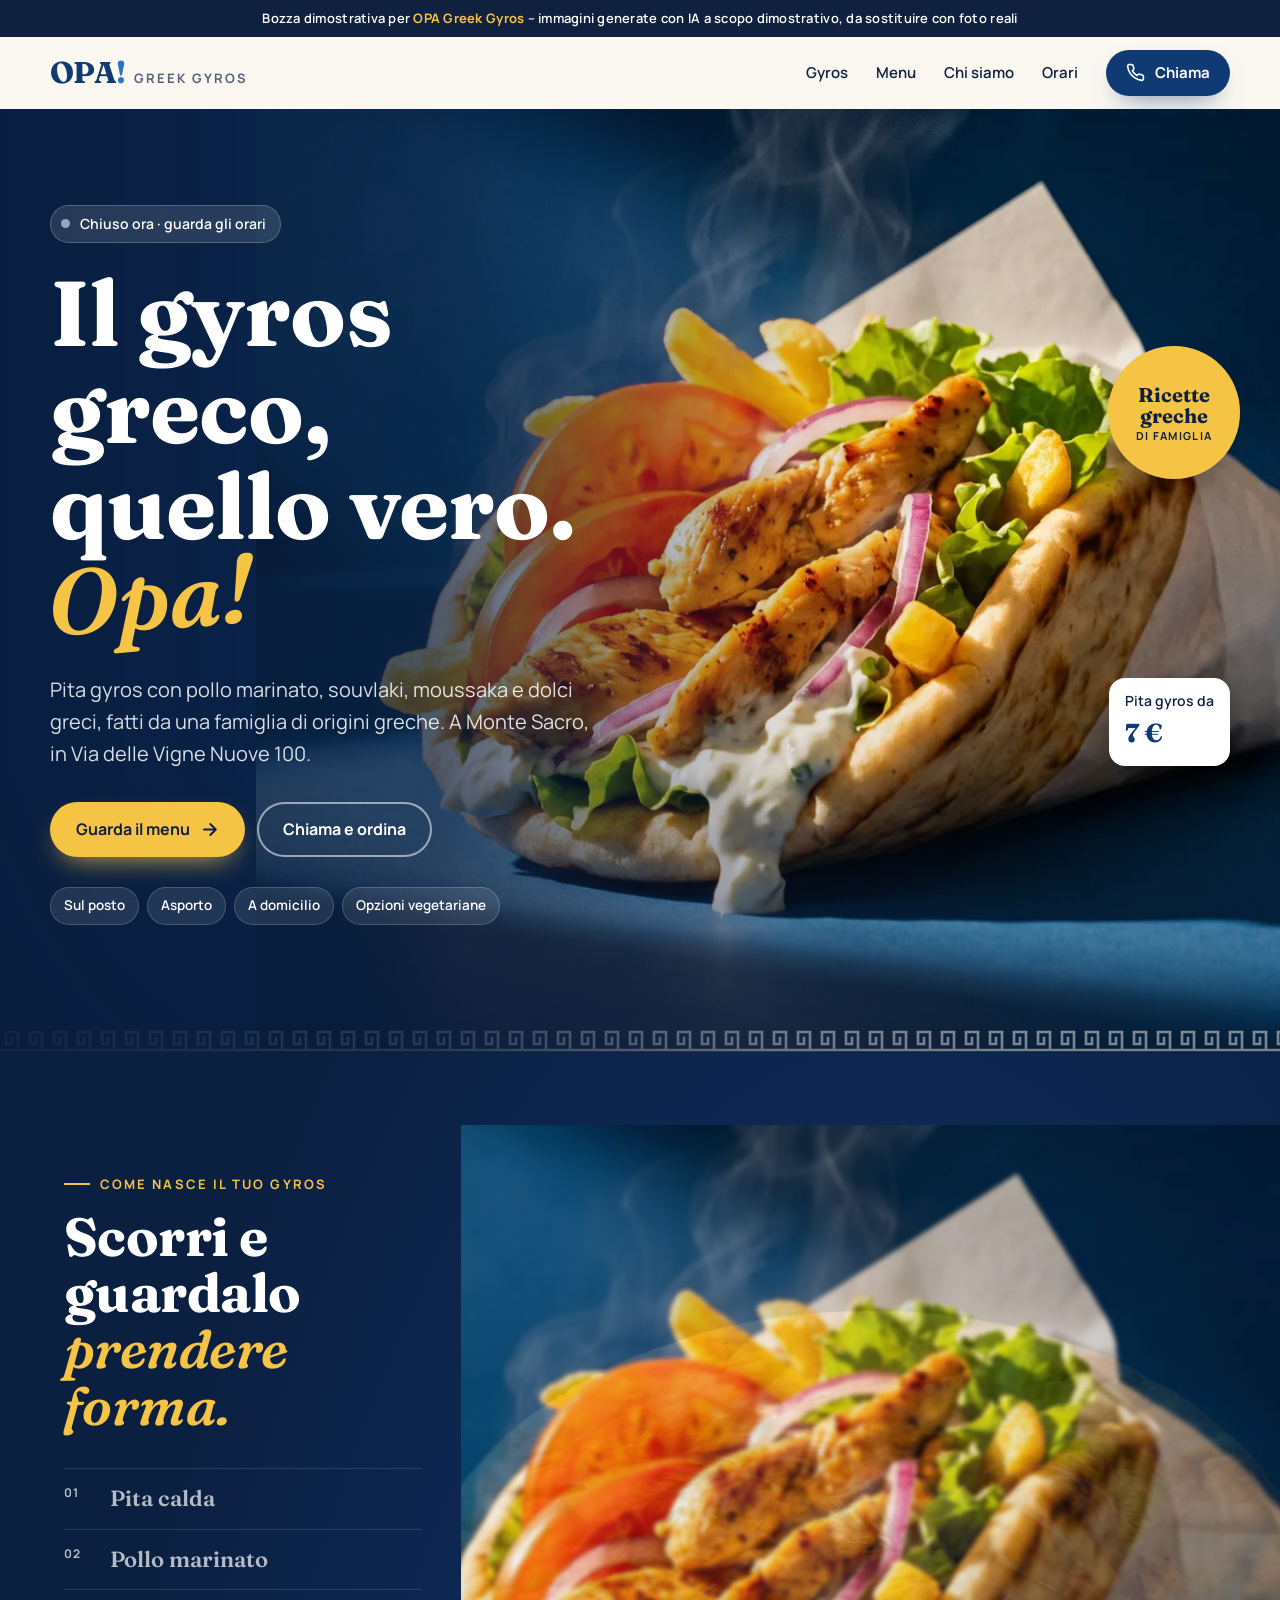
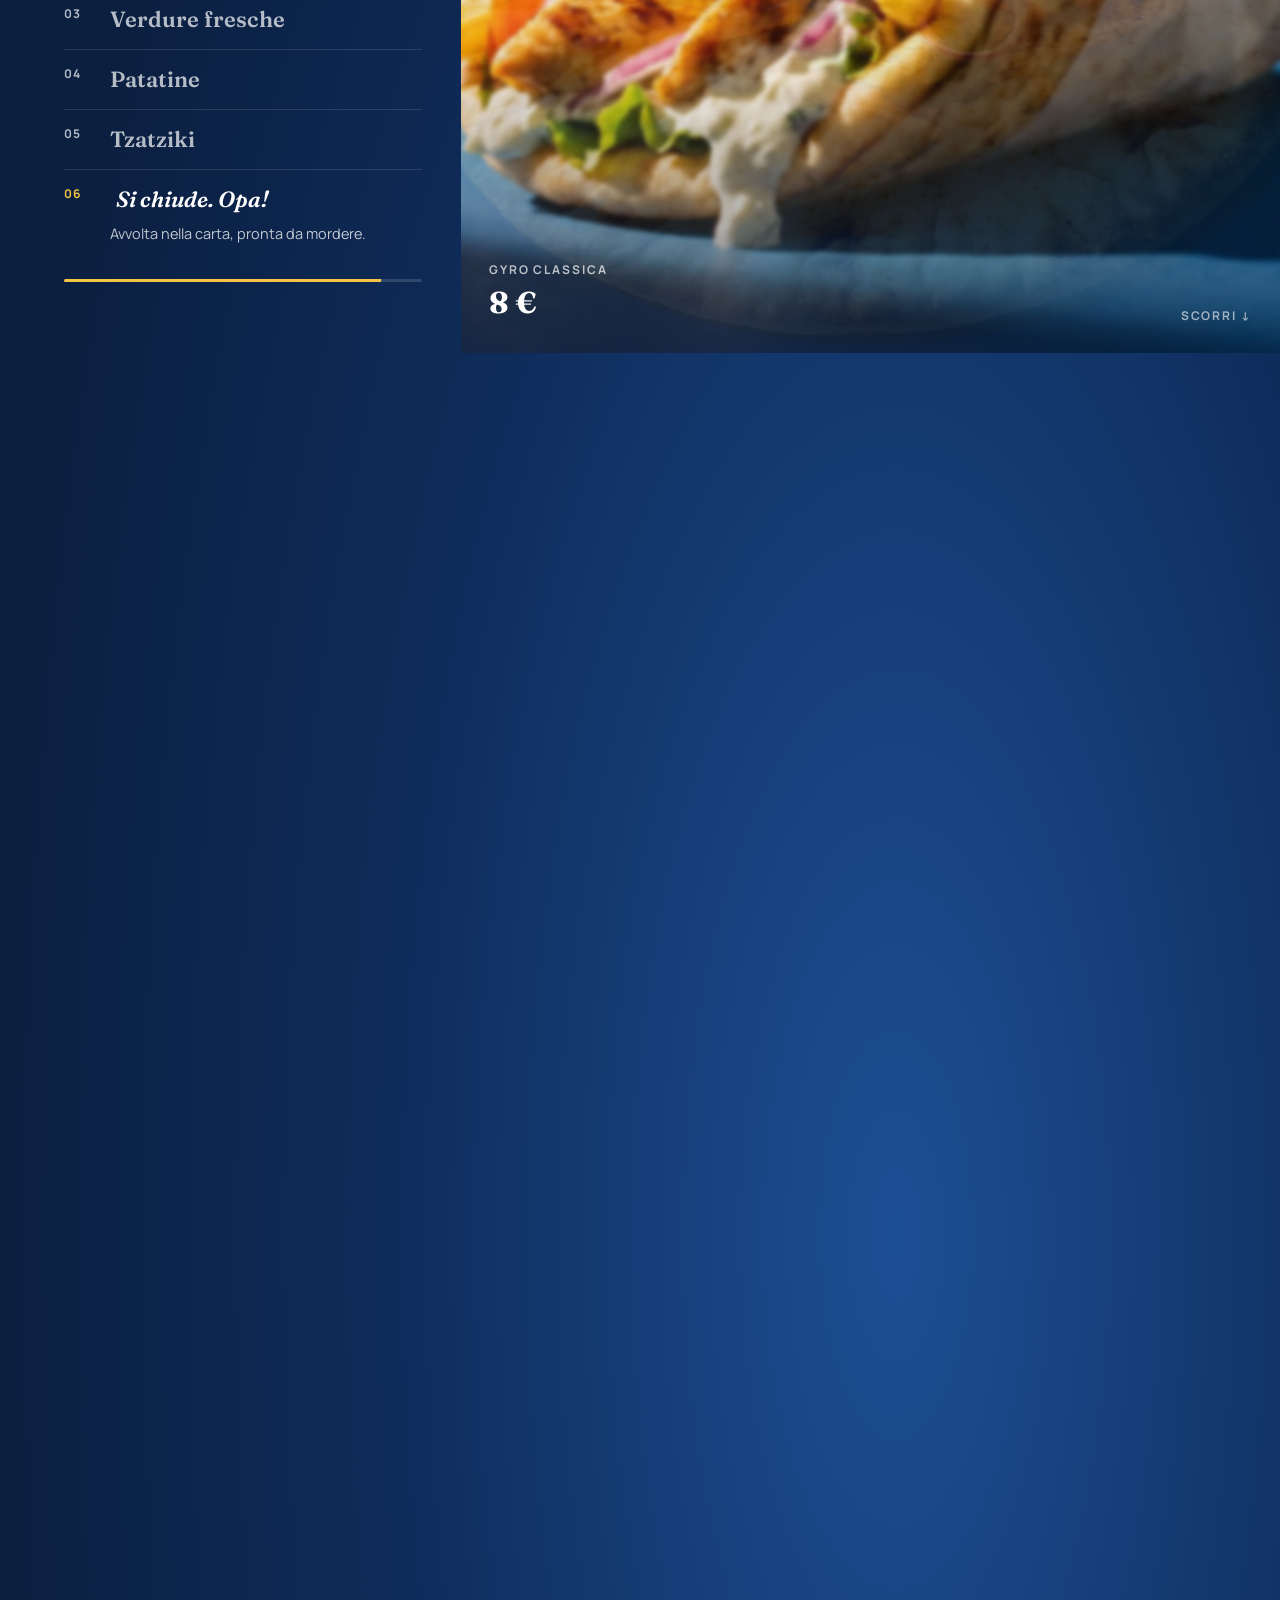
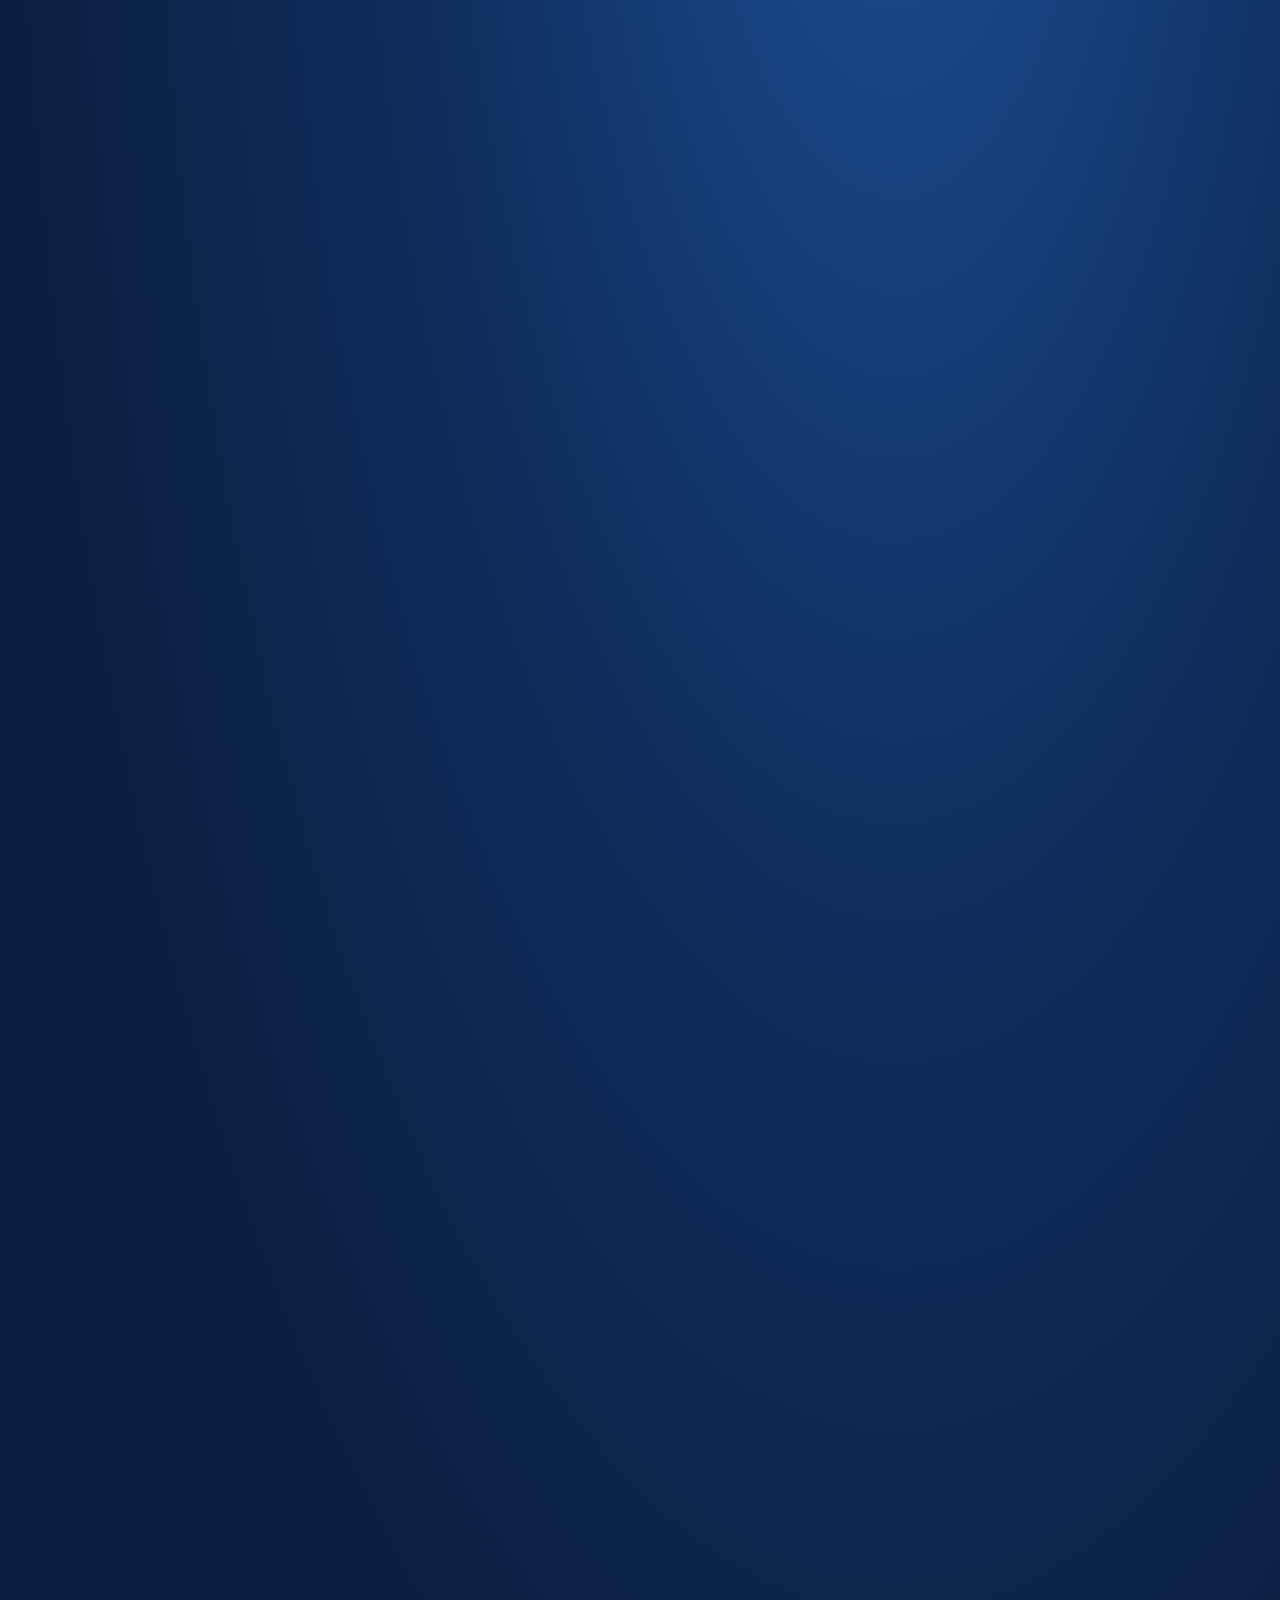
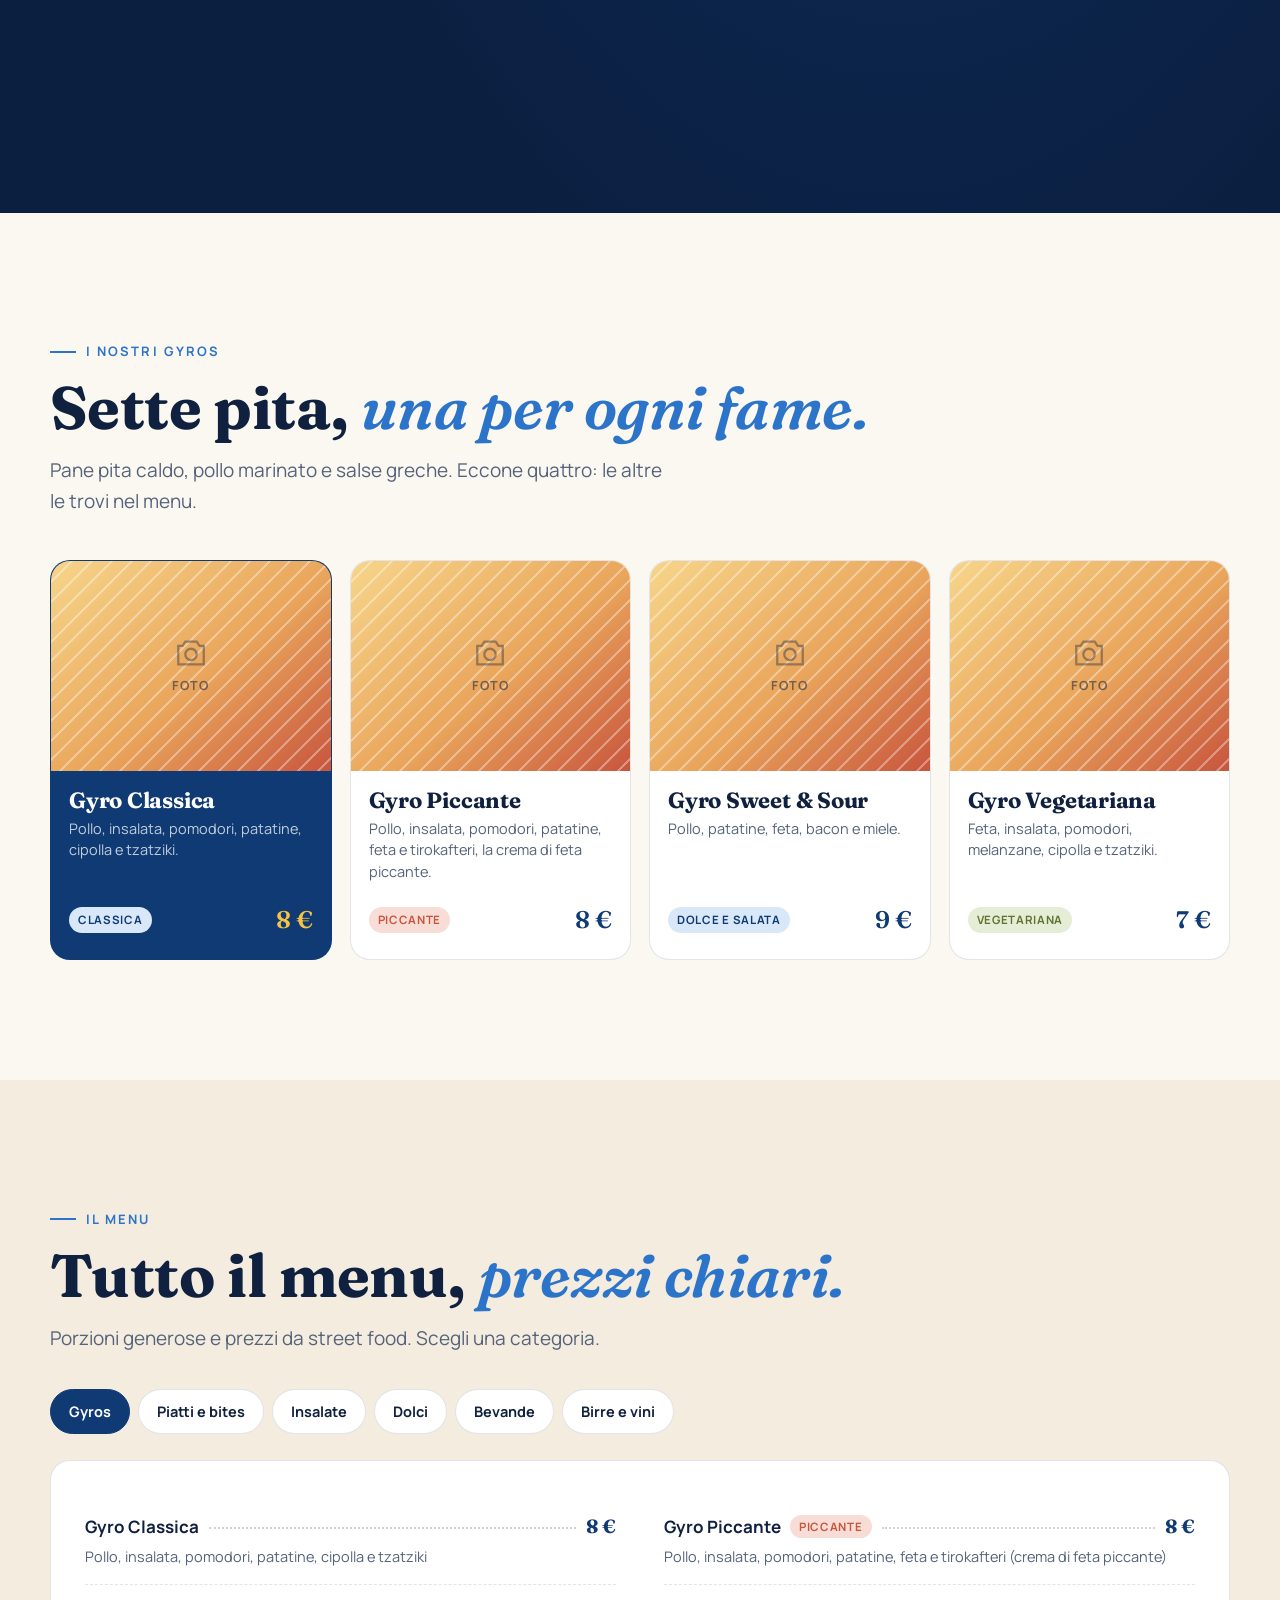
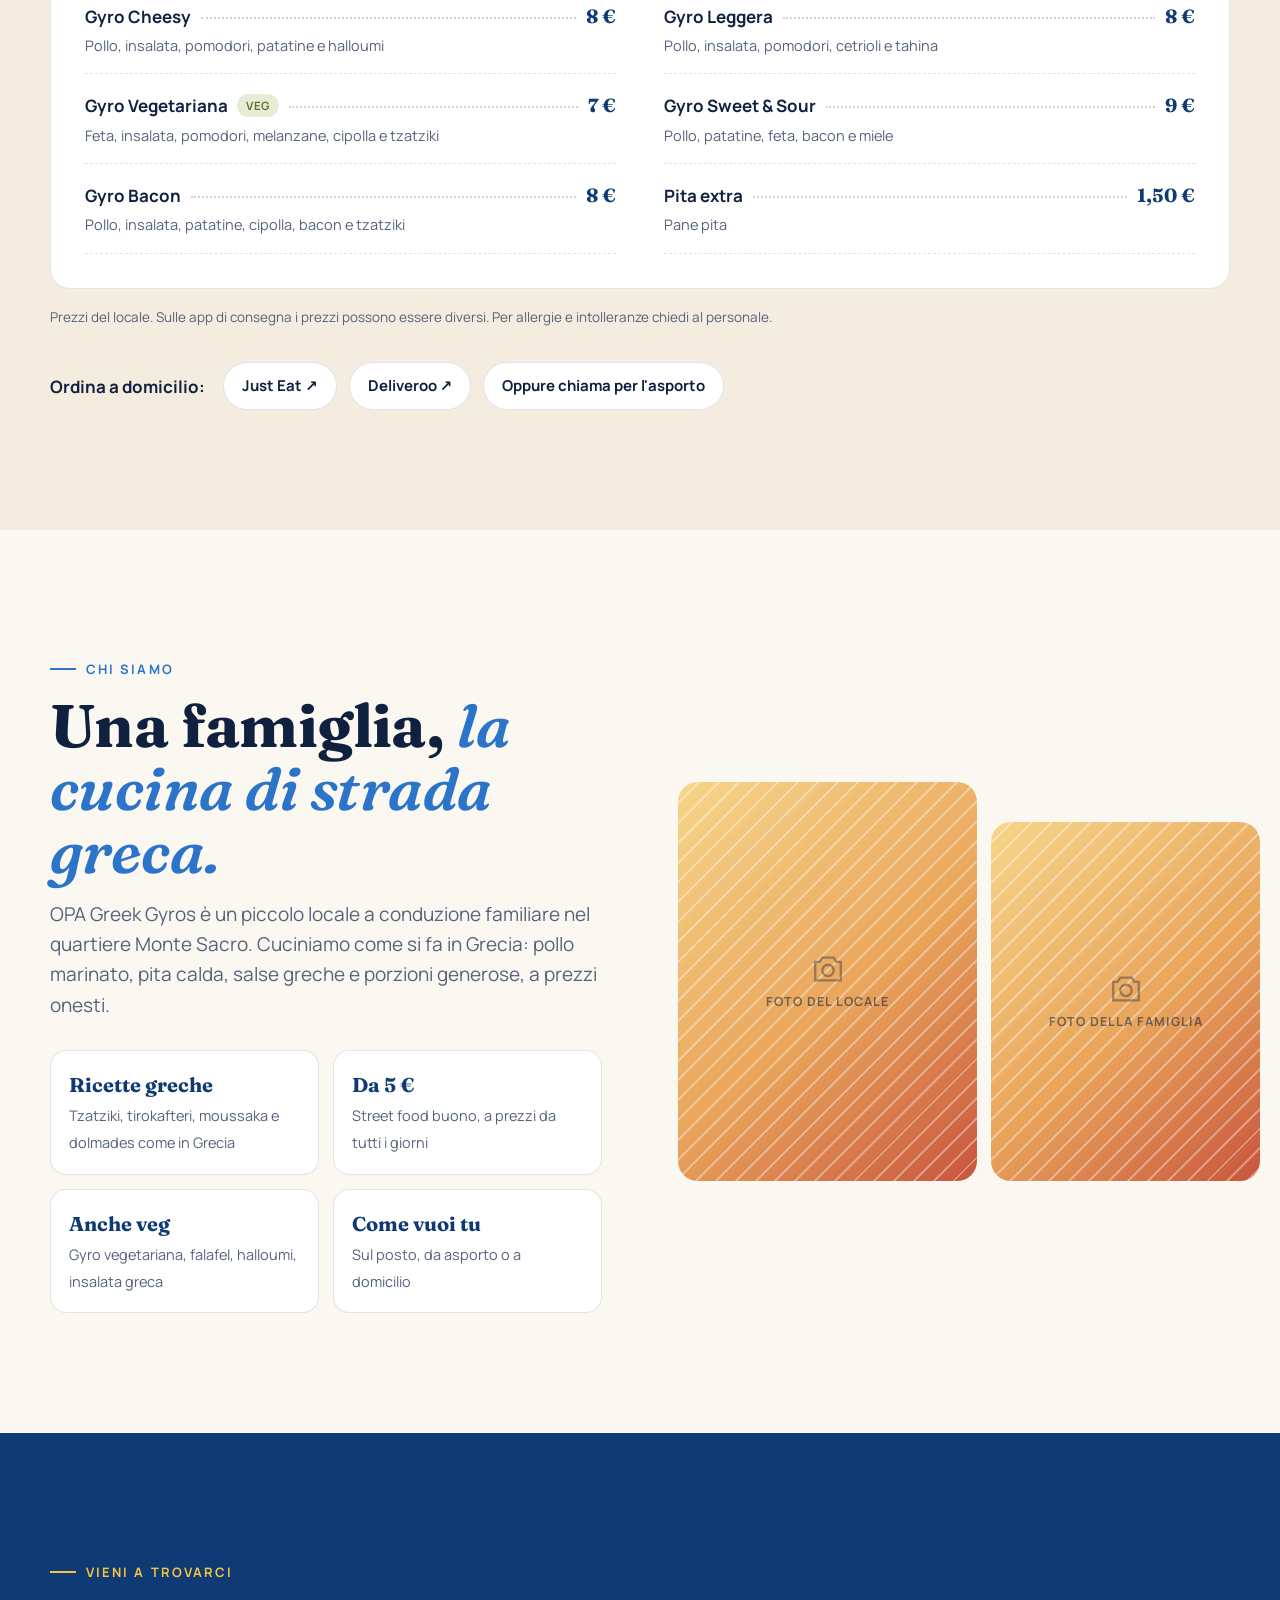
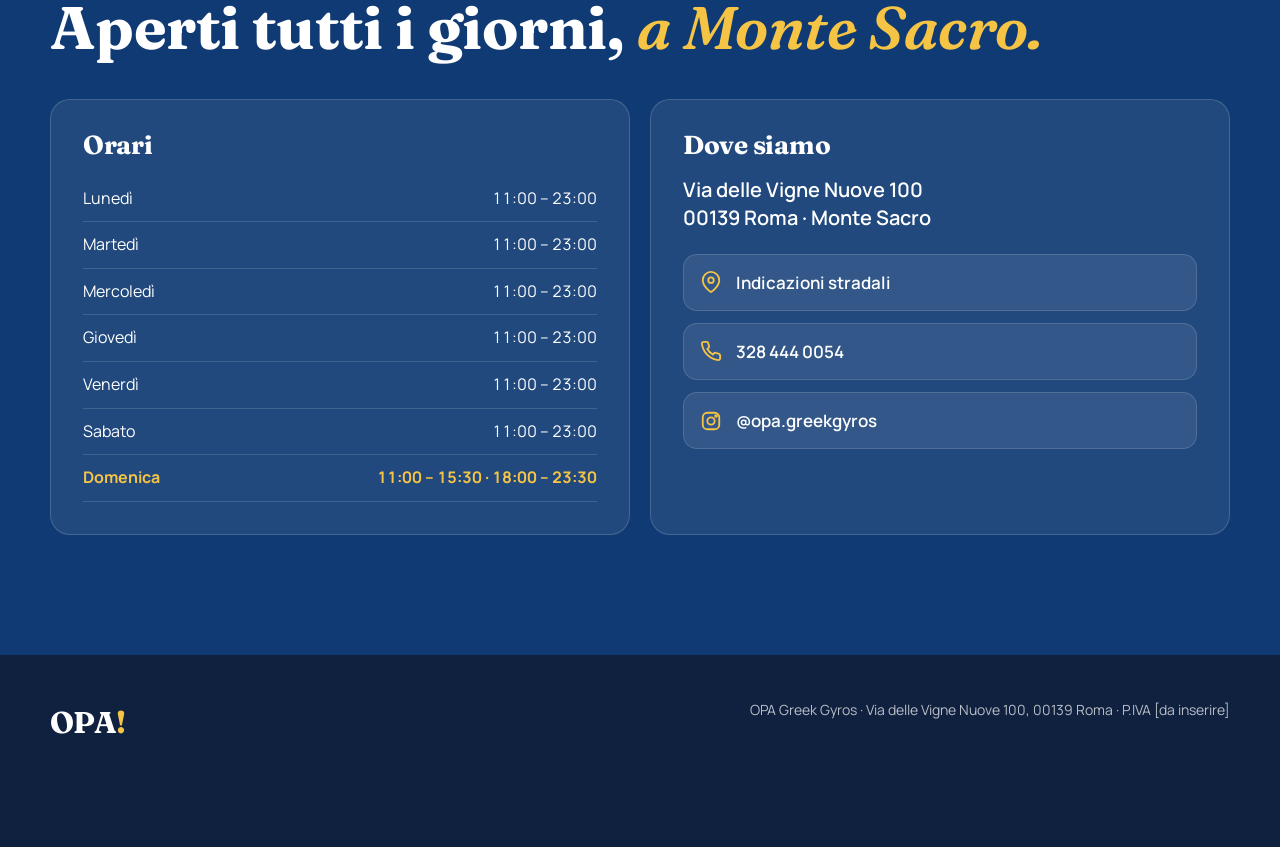
==== bozze/opa-greek-gyros/index.html @ 532177b2 "Bozza OPA Greek Gyros: animazione fotografica realistica - Foto realistiche generate con IA (Gamma) " ====
<!DOCTYPE html>
<html lang="it">
<head>
<meta charset="UTF-8">
<meta name="viewport" content="width=device-width, initial-scale=1, viewport-fit=cover">
<!-- BOZZA DIMOSTRATIVA: non pubblicare senza il consenso del ristorante -->
<meta name="robots" content="noindex, nofollow">
<meta name="referrer" content="strict-origin-when-cross-origin">
<title>OPA Greek Gyros – Gyros e cucina greca a Roma, Monte Sacro</title>
<meta name="description" content="Pita gyros, souvlaki, moussaka e dolci greci in Via delle Vigne Nuove 100, Roma. Locale a conduzione familiare: sul posto, asporto e a domicilio.">
<meta name="theme-color" content="#0f3a73">
<link rel="icon" href="data:image/svg+xml,%3Csvg xmlns='http://www.w3.org/2000/svg' viewBox='0 0 64 64'%3E%3Crect width='64' height='64' rx='14' fill='%230f3a73'/%3E%3Ctext x='32' y='43' text-anchor='middle' font-family='Georgia,serif' font-weight='700' font-size='26' fill='%23f6c445'%3EOPA%3C/text%3E%3C/svg%3E">
<style>
@font-face{font-family:'Fraunces';font-style:normal;font-weight:600;font-display:swap;src:url(fonts/fraunces-latin-600-normal.woff2) format('woff2')}
@font-face{font-family:'Fraunces';font-style:normal;font-weight:700;font-display:swap;src:url(fonts/fraunces-latin-700-normal.woff2) format('woff2')}
@font-face{font-family:'Fraunces';font-style:italic;font-weight:600;font-display:swap;src:url(fonts/fraunces-latin-600-italic.woff2) format('woff2')}
@font-face{font-family:'Manrope';font-style:normal;font-weight:400;font-display:swap;src:url(fonts/manrope-latin-400-normal.woff2) format('woff2')}
@font-face{font-family:'Manrope';font-style:normal;font-weight:500;font-display:swap;src:url(fonts/manrope-latin-500-normal.woff2) format('woff2')}
@font-face{font-family:'Manrope';font-style:normal;font-weight:600;font-display:swap;src:url(fonts/manrope-latin-600-normal.woff2) format('woff2')}
@font-face{font-family:'Manrope';font-style:normal;font-weight:700;font-display:swap;src:url(fonts/manrope-latin-700-normal.woff2) format('woff2')}

:root{
  --blue:#0f3a73; --blue-2:#1b56a6; --sky:#d9e8f8; --sea:#2c74c9;
  --white:#fbf8f1; --paper:#ffffff; --sand:#f3ecdf;
  --lemon:#f6c445; --olive:#5f7432; --terra:#c8553d;
  --ink:#10213f; --muted:#55627a; --line:rgba(16,33,63,.12);
  --display:'Fraunces',Georgia,serif; --body:'Manrope',system-ui,-apple-system,'Segoe UI',sans-serif;
  --e:cubic-bezier(.22,1,.36,1); --r:20px; --max:1180px; --pad:clamp(18px,4vw,40px);
}
*,*::before,*::after{box-sizing:border-box}
html{-webkit-text-size-adjust:100%;scroll-behavior:smooth;overflow-x:clip}
body{margin:0;font-family:var(--body);color:var(--ink);background:var(--white);font-size:17px;line-height:1.6;-webkit-font-smoothing:antialiased;overflow-x:clip}
a{color:inherit;text-decoration:none}
button{font:inherit;cursor:pointer;border:0;background:none;color:inherit}
h1,h2,h3{font-family:var(--display);font-weight:700;line-height:1.05;margin:0;letter-spacing:-.01em}
p{margin:0}
:focus-visible{outline:3px solid var(--lemon);outline-offset:3px;border-radius:6px}
.wrap{max-width:calc(var(--max) + var(--pad)*2);margin:0 auto;padding:0 var(--pad)}
.section{padding:clamp(72px,10vw,120px) 0}
.kicker{display:inline-flex;align-items:center;gap:10px;font-size:13px;font-weight:700;letter-spacing:.16em;text-transform:uppercase;color:var(--sea)}
.kicker::before{content:"";width:26px;height:2px;background:currentColor}
.title{font-size:clamp(36px,5.4vw,60px);margin-top:14px}
.title em{font-style:italic;font-weight:600;color:var(--sea)}
.lead{margin-top:16px;color:var(--muted);font-size:clamp(16px,1.6vw,19px);max-width:620px}

/* striscia bozza */
.draft{background:var(--ink);color:#fff;font-size:13px;text-align:center;padding:8px 16px;font-weight:600;letter-spacing:.02em}
.draft b{color:var(--lemon)}

/* bottoni */
.btn{display:inline-flex;align-items:center;justify-content:center;gap:10px;padding:15px 26px;border-radius:999px;font-weight:700;font-size:16px;position:relative;overflow:hidden;isolation:isolate;transition:transform .4s var(--e),box-shadow .4s var(--e)}
.btn::before{content:"";position:absolute;inset:0;z-index:-1;border-radius:inherit;transform:scale(0);transition:transform .5s var(--e)}
.btn:hover{transform:translateY(-3px)}
.btn:hover::before{transform:scale(1.05)}
.btn svg{width:19px;height:19px;flex:none}
.btn-lemon{background:var(--lemon);color:var(--ink);box-shadow:0 12px 28px -12px rgba(246,196,69,.9)}
.btn-lemon::before{background:#ffd76b}
.btn-ghost{color:#fff;box-shadow:inset 0 0 0 2px rgba(255,255,255,.55)}
.btn-ghost::before{background:rgba(255,255,255,.14)}
.btn-blue{background:var(--blue);color:#fff;box-shadow:0 12px 28px -14px rgba(15,58,115,.8)}
.btn-blue::before{background:var(--blue-2)}

/* header */
.hdr{position:sticky;top:0;z-index:50;transition:background .4s,box-shadow .4s}
.hdr .wrap{display:flex;align-items:center;justify-content:space-between;height:72px;gap:16px}
.hdr.solid{background:rgba(251,248,241,.92);backdrop-filter:blur(12px);-webkit-backdrop-filter:blur(12px);box-shadow:0 1px 0 var(--line)}
.logo{display:flex;align-items:baseline;gap:8px;font-family:var(--display);font-weight:700}
.logo b{font-size:30px;color:var(--blue);letter-spacing:-.02em}
.logo b i{font-style:normal;color:var(--sea)}
.logo span{font-size:13px;font-family:var(--body);font-weight:700;letter-spacing:.16em;text-transform:uppercase;color:var(--muted)}
.nav{display:flex;align-items:center;gap:28px;font-weight:600;font-size:15px}
.nav a.l{position:relative}
.nav a.l::after{content:"";position:absolute;left:0;right:0;bottom:-6px;height:2px;background:var(--sea);transform:scaleX(0);transform-origin:right;transition:transform .45s var(--e)}
.nav a.l:hover::after,.nav a.l.on::after{transform:scaleX(1);transform-origin:left}
.nav .btn{padding:11px 20px;font-size:15px}
@media(max-width:820px){.nav a.l{display:none}.logo span{display:none}}

/* hero */
.hero{position:relative;background:var(--blue);color:#fff;overflow:hidden}
.hero::before{content:"";position:absolute;inset:0;background:radial-gradient(60% 70% at 85% 20%,rgba(44,116,201,.75),transparent 70%),radial-gradient(50% 60% at 0% 100%,rgba(246,196,69,.18),transparent 70%)}
.hero .wrap{position:relative;display:grid;grid-template-columns:1.1fr .9fr;gap:48px;align-items:center;padding-top:clamp(56px,8vw,96px);padding-bottom:clamp(90px,10vw,130px)}
.badge{display:inline-flex;align-items:center;gap:10px;background:rgba(255,255,255,.12);border:1px solid rgba(255,255,255,.22);padding:7px 14px 7px 10px;border-radius:999px;font-size:14px;font-weight:600}
.badge .dot{width:9px;height:9px;border-radius:50%;background:#9aa6b8}
.badge.open .dot{background:#5fd38d;box-shadow:0 0 0 0 rgba(95,211,141,.7);animation:pulse 2s infinite}
@keyframes pulse{70%{box-shadow:0 0 0 9px rgba(95,211,141,0)}100%{box-shadow:0 0 0 0 rgba(95,211,141,0)}}
.hero h1{font-size:clamp(46px,7.4vw,92px);margin-top:22px}
.hero h1 .opa{display:inline-block;color:var(--lemon);font-style:italic;font-weight:600;transform:rotate(-4deg);transform-origin:left bottom}
.hero p.sub{margin-top:22px;font-size:clamp(17px,1.8vw,20px);color:rgba(255,255,255,.85);max-width:540px}
.ctas{display:flex;flex-wrap:wrap;gap:12px;margin-top:32px}
.feats{display:flex;flex-wrap:wrap;gap:8px;margin-top:30px}
.feats span{font-size:13.5px;font-weight:600;padding:7px 13px;border-radius:999px;background:rgba(255,255,255,.1);border:1px solid rgba(255,255,255,.18)}
.hero-art{position:relative;aspect-ratio:1;max-width:520px;justify-self:end;width:100%}
.plate{position:absolute;inset:6%;border-radius:50%;background:var(--white);box-shadow:0 40px 80px -30px rgba(0,0,0,.55),inset 0 0 0 14px #f1e9d8;display:grid;place-items:center;overflow:hidden}
.plate .ph{width:78%;height:78%;border-radius:50%}
.stamp{position:absolute;right:0;top:4%;width:30%;aspect-ratio:1;border-radius:50%;background:var(--lemon);color:var(--ink);display:grid;place-items:center;text-align:center;font-family:var(--display);font-weight:700;line-height:1.05;font-size:clamp(14px,1.7vw,20px);box-shadow:0 18px 40px -18px rgba(0,0,0,.6);animation:wobble 6s ease-in-out infinite}
.stamp small{display:block;font-family:var(--body);font-size:.55em;letter-spacing:.12em;text-transform:uppercase;margin-top:4px}
@keyframes wobble{0%,100%{transform:rotate(-8deg)}50%{transform:rotate(6deg) translateY(-6px)}}
.price-tag{position:absolute;left:0;bottom:10%;background:#fff;color:var(--ink);border-radius:16px;padding:12px 16px;box-shadow:0 18px 40px -18px rgba(0,0,0,.6);font-weight:600;font-size:14px;animation:float 5s ease-in-out infinite}
.price-tag strong{display:block;font-family:var(--display);font-size:26px;color:var(--blue)}
@keyframes float{50%{transform:translateY(-8px)}}
.meander{position:absolute;left:0;right:0;bottom:0;height:26px;color:var(--white)}
.meander svg{display:block;width:100%;height:100%}
@media(max-width:900px){
  .hero .wrap{grid-template-columns:1fr;gap:28px}
  .hero-art{justify-self:center;max-width:360px}
}

/* scena 3D nell'apertura */
.hero-art .stamp,.hero-art .price-tag{z-index:2}

/* sezione "come nasce il tuo gyros" */
.build{position:relative;height:440vh;background:radial-gradient(70% 60% at 70% 45%,#1d4f95 0%,#0f2d5c 55%,#0b1f40 100%);color:#fff}
.build-stick{position:sticky;top:0;height:100vh;height:100svh;display:grid;grid-template-columns:minmax(300px,36%) 1fr;overflow:hidden}
.build-side{position:relative;z-index:2;padding:110px 3vw 60px max(var(--pad),5vw);display:flex;flex-direction:column;justify-content:center}
.build .kicker{color:var(--lemon)}
.build .title{font-size:clamp(34px,4.2vw,58px)}
.build .title em{color:var(--lemon)}
.steps{list-style:none;margin:34px 0 0;padding:0;counter-reset:s}
.steps li{position:relative;padding:12px 0 12px 46px;border-top:1px solid rgba(255,255,255,.12);color:rgba(255,255,255,.42);transition:color .6s var(--e)}
.steps li::before{counter-increment:s;content:"0" counter(s);position:absolute;left:0;top:14px;font-size:12px;font-weight:700;letter-spacing:.12em}
.steps li b{display:block;font-family:var(--display);font-size:22px;font-weight:600;transition:transform .7s var(--e)}
.steps li span{display:block;max-height:0;overflow:hidden;font-size:14.5px;color:rgba(255,255,255,.75);transition:max-height .7s var(--e),margin .7s var(--e)}
.steps li.on{color:#fff}
.steps li.on b{transform:translateX(6px);font-style:italic}
.steps li.on::before{color:var(--lemon)}
.steps li.on span{max-height:60px;margin-top:4px}
.steps li.done{color:rgba(255,255,255,.7)}
.bbar{height:3px;background:rgba(255,255,255,.14);border-radius:3px;margin-top:22px;overflow:hidden}
.bbar i{display:block;height:100%;background:var(--lemon);transform-origin:left;transform:scaleX(0)}
.build-stage{position:relative}
.build-stage canvas{position:absolute;left:0;top:72px;width:100%;height:calc(100% - 72px);display:block}
.build-cap{position:absolute;left:28px;bottom:26px;z-index:2;font-size:12px;font-weight:700;letter-spacing:.16em;text-transform:uppercase;color:rgba(255,255,255,.7)}
.build-cap b{display:block;font-family:var(--display);font-size:30px;letter-spacing:0;text-transform:none;color:#fff}
.opa-pop{position:absolute;left:50%;top:12%;z-index:2;font-family:var(--display);font-style:italic;font-weight:600;font-size:clamp(56px,9vw,120px);color:var(--lemon);text-shadow:0 10px 40px rgba(0,0,0,.35);transform:translateX(-50%) scale(.3) rotate(-14deg);opacity:0;transition:transform .7s cubic-bezier(.34,1.56,.64,1),opacity .4s;pointer-events:none}
.opa-pop.on{opacity:1;transform:translateX(-50%) scale(1) rotate(-6deg)}
.build-hint{position:absolute;right:28px;bottom:28px;z-index:2;font-size:12px;font-weight:700;letter-spacing:.16em;text-transform:uppercase;color:rgba(255,255,255,.6);animation:hint 2s ease-in-out infinite}
@keyframes hint{50%{transform:translateY(6px)}}
@media(max-width:820px){
  .build-stick{grid-template-columns:1fr;grid-template-rows:56% 44%}
  .build-stage{grid-row:1}
  .build-side{grid-row:2;padding:16px var(--pad) 18px;justify-content:flex-start}
  .build .kicker,.build .title{display:none}
  .steps{margin-top:0;display:flex;gap:4px}
  .steps li{flex:1;padding:10px 0 0;border-top:3px solid rgba(255,255,255,.14)}
  .steps li::before{position:static;display:block}
  .steps li b,.steps li span{display:none}
  .steps li.on{border-top-color:var(--lemon)}
  .steps li.done{border-top-color:rgba(246,196,69,.45)}
  .step-now{display:block!important}
  .build-cap{left:var(--pad);bottom:auto;top:84px}.build-cap b{font-size:22px}
  .opa-pop{top:20%;left:auto;right:5%;font-size:58px;transform:scale(.3) rotate(-14deg)}
  .opa-pop.on{transform:scale(1) rotate(-8deg)}
  .build-hint{display:none}
}
.step-now{display:none;margin-top:12px}
.step-now b{display:block;font-family:var(--display);font-size:24px;font-weight:600;font-style:italic}
.step-now span{display:block;font-size:14.5px;color:rgba(255,255,255,.78);margin-top:2px}

/* apertura con foto */
.hero{min-height:calc(100svh - 108px)}
.hero::before{z-index:1;background:linear-gradient(90deg,rgba(9,28,60,.92) 0%,rgba(9,28,60,.72) 34%,rgba(9,28,60,.1) 62%,transparent 80%),linear-gradient(0deg,rgba(9,28,60,.55),transparent 30%)}
.hero .wrap{z-index:2}
.hero-bg{position:absolute;inset:0;overflow:hidden}
.hero-bg img{position:absolute;inset:0;width:100%;height:100%;object-fit:cover;object-position:68% 50%;transform:scale(1.08);animation:kb 16s var(--e) forwards}
@keyframes kb{to{transform:scale(1)}}
.hero-art{aspect-ratio:auto;min-height:420px}
.hero-art .stamp{top:-2%;right:-2%;width:26%}
.hero-art .price-tag{left:auto;right:0;bottom:2%}
@media(min-width:901px){.hero-bg img{left:20%;width:100%}.hero-steam{left:60%}}
.hero-steam{position:absolute;left:44%;top:6%;width:22%;height:46%;pointer-events:none;mix-blend-mode:screen}
.hero-steam i,.ph-steam i{position:absolute;bottom:0;width:46%;aspect-ratio:1;border-radius:50%;background:radial-gradient(circle,rgba(255,255,255,.55),rgba(255,255,255,0) 68%);filter:blur(10px);opacity:0;animation:steam 5.5s linear infinite}
.hero-steam i:nth-child(1){left:10%;animation-delay:0s}.hero-steam i:nth-child(2){left:36%;animation-delay:1.8s}.hero-steam i:nth-child(3){left:58%;animation-delay:3.6s}
@keyframes steam{0%{transform:translateY(0) scale(.6);opacity:0}20%{opacity:.7}100%{transform:translateY(-160%) scale(1.5) translateX(12%);opacity:0}}
@media(max-width:900px){
  .hero{min-height:calc(100svh - 112px);display:flex;align-items:flex-end}
  .hero::before{background:linear-gradient(0deg,rgba(9,28,60,1) 0%,rgba(9,28,60,.94) 46%,rgba(9,28,60,.35) 62%,transparent 78%)}
  .hero-bg{bottom:auto;height:64%}
  .hero-bg img{object-position:52% 50%}
  .hero .wrap{padding-top:40vh}
  .hero-art{display:none}
  .hero-steam{left:36%;top:2%;width:34%;height:34%}
}

/* scena fotografica */
.ph-stage{position:absolute;left:0;top:72px;width:100%;height:calc(100% - 72px);overflow:hidden}
.ph-scene{position:absolute;inset:0;display:grid;place-items:center;perspective:1300px;perspective-origin:50% 30%}
.ph-scene::before{content:"";position:absolute;width:min(78vmin,720px);aspect-ratio:1;border-radius:50%;background:radial-gradient(circle,rgba(246,196,69,.16),rgba(246,196,69,0) 62%);top:50%;left:50%;transform:translate(-50%,-48%)}
.ph-table{position:relative;width:min(62vmin,600px);aspect-ratio:1;transform-style:preserve-3d;will-change:transform}
.ph-pita{position:absolute;inset:0;transform-style:preserve-3d;will-change:transform}
.ph-pita>img:first-child{position:absolute;inset:0;width:100%;height:100%;filter:drop-shadow(14px 26px 26px rgba(4,12,30,.55))}
.ph-glow{position:absolute;inset:4%;border-radius:50%;background:radial-gradient(circle,rgba(255,150,60,.55),rgba(255,120,40,0) 70%);mix-blend-mode:overlay;opacity:0;pointer-events:none}
.ph-item{position:absolute;height:auto;opacity:0;will-change:transform,filter;pointer-events:none;user-select:none}
.ph-steam{position:absolute;left:50%;top:22%;width:min(40vmin,360px);height:min(40vmin,360px);transform:translateX(-50%);pointer-events:none;opacity:0}
.ph-steam i:nth-child(1){left:6%;animation-delay:0s}.ph-steam i:nth-child(2){left:30%;animation-delay:1.1s}.ph-steam i:nth-child(3){left:52%;animation-delay:2.2s}.ph-steam i:nth-child(4){left:20%;animation-delay:3.3s}.ph-steam i:nth-child(5){left:44%;animation-delay:4.4s}
.ph-final{position:absolute;inset:0;opacity:0;overflow:hidden}
.ph-final img{position:absolute;inset:0;width:100%;height:100%;object-fit:cover;object-position:58% 50%;will-change:transform,filter}
.ph-final::after{content:"";position:absolute;inset:0;background:linear-gradient(0deg,rgba(9,28,60,.55),transparent 35%)}
.build-cap{transition:opacity .6s}
@media(max-width:820px){
  .ph-stage{top:64px;height:calc(100% - 64px)}
  .ph-scene{place-items:end center;padding-bottom:4%}
  .ph-table{width:min(66vw,380px)}
  .ph-final img{object-position:60% 40%}
}

/* segnaposto foto */
.ph{position:relative;display:grid;place-items:center;text-align:center;color:rgba(16,33,63,.55);font-size:12.5px;font-weight:700;letter-spacing:.08em;text-transform:uppercase;
  background:repeating-linear-gradient(135deg,rgba(255,255,255,.35) 0 2px,transparent 2px 14px),linear-gradient(140deg,#f6d58a,#e9a55b 55%,#c8553d)}
.ph svg{width:34px;height:34px;opacity:.7;margin:0 auto 6px;display:block}
.ph img{position:absolute;inset:0;width:100%;height:100%;object-fit:cover}

/* reveal */
.rv{opacity:0;transform:translateY(32px);transition:opacity .9s var(--e),transform .9s var(--e);transition-delay:var(--d,0s)}
.rv.in{opacity:1;transform:none}

/* gyros in evidenza */
.gyros-grid{display:grid;grid-template-columns:repeat(4,1fr);gap:18px;margin-top:44px}
.g-card{background:var(--paper);border:1px solid var(--line);border-radius:var(--r);overflow:hidden;display:flex;flex-direction:column;transition:transform .5s var(--e),box-shadow .5s var(--e)}
.g-card:hover{transform:translateY(-8px) rotate(-.4deg);box-shadow:0 26px 50px -26px rgba(16,33,63,.45)}
.g-card .ph{aspect-ratio:4/3}
.g-card .body{padding:18px 18px 20px;display:flex;flex-direction:column;gap:6px;flex:1}
.g-card h3{font-size:22px}
.g-card p{color:var(--muted);font-size:14.5px;line-height:1.5}
.g-card .row{margin-top:auto;padding-top:12px;display:flex;justify-content:space-between;align-items:center}
.g-card .price{font-family:var(--display);font-size:24px;color:var(--blue)}
.tag{font-size:11.5px;font-weight:700;letter-spacing:.06em;text-transform:uppercase;padding:4px 9px;border-radius:999px;background:var(--sky);color:var(--blue)}
.tag.v{background:#e5edd6;color:var(--olive)}
.tag.hot{background:#f8ddd6;color:var(--terra)}
.g-card.star{background:var(--blue);color:#fff;border-color:transparent}
.g-card.star p{color:rgba(255,255,255,.75)}
.g-card.star .price{color:var(--lemon)}
@media(max-width:1000px){.gyros-grid{grid-template-columns:repeat(2,1fr)}}
@media(max-width:620px){
  .gyros-grid{display:flex;overflow-x:auto;scroll-snap-type:x mandatory;gap:14px;margin:36px calc(var(--pad)*-1) 0;padding:0 var(--pad) 12px;scrollbar-width:none}
  .gyros-grid::-webkit-scrollbar{display:none}
  .g-card{flex:0 0 78%;scroll-snap-align:start}
}

/* menu */
.menu-sec{background:var(--sand)}
.tabs{display:flex;gap:8px;flex-wrap:wrap;margin-top:36px}
.tabs button{padding:10px 18px;border-radius:999px;font-weight:700;font-size:14.5px;background:var(--paper);border:1px solid var(--line);transition:background .3s,color .3s,transform .3s var(--e)}
.tabs button:hover{transform:translateY(-2px)}
.tabs button[aria-selected="true"]{background:var(--blue);color:#fff;border-color:var(--blue)}
@media(max-width:620px){.tabs{flex-wrap:nowrap;overflow-x:auto;margin:30px calc(var(--pad)*-1) 0;padding:0 var(--pad) 6px;scrollbar-width:none}.tabs::-webkit-scrollbar{display:none}.tabs button{flex:none}}
.panel{display:none;margin-top:26px;background:var(--paper);border-radius:var(--r);padding:clamp(18px,3vw,34px);border:1px solid var(--line)}
.panel.on{display:block;animation:pin .6s var(--e)}
@keyframes pin{from{opacity:0;transform:translateY(14px)}}
.items{list-style:none;margin:0;padding:0;display:grid;grid-template-columns:1fr 1fr;column-gap:48px}
@media(max-width:760px){.items{grid-template-columns:1fr}}
.items li{padding:16px 0;border-bottom:1px dashed var(--line)}
.items .top{display:flex;align-items:baseline;gap:10px}
.items .name{font-weight:700;font-size:17px}
.items .dots{flex:1;border-bottom:2px dotted rgba(16,33,63,.2);transform:translateY(-4px);min-width:20px}
.items .pr{font-family:var(--display);font-weight:700;font-size:19px;color:var(--blue);white-space:nowrap}
.items .desc{color:var(--muted);font-size:14.5px;margin-top:3px}
.items .tag{margin-left:6px;vertical-align:2px}
.menu-note{margin-top:18px;font-size:13.5px;color:var(--muted)}
.order{margin-top:34px;display:flex;flex-wrap:wrap;align-items:center;gap:12px}
.order span{font-weight:700;margin-right:6px}
.chip-link{display:inline-flex;align-items:center;gap:8px;padding:11px 18px;border-radius:999px;background:var(--paper);border:1px solid var(--line);font-weight:700;font-size:15px;transition:transform .3s var(--e),border-color .3s}
.chip-link:hover{transform:translateY(-2px);border-color:var(--sea)}

/* chi siamo */
.about{display:grid;grid-template-columns:1fr 1fr;gap:clamp(32px,6vw,80px);align-items:center}
.about-art{display:grid;grid-template-columns:1fr 1fr;gap:14px}
.about-art .ph{border-radius:var(--r);aspect-ratio:3/4}
.about-art .ph:nth-child(2){margin-top:40px}
.points{display:grid;grid-template-columns:1fr 1fr;gap:14px;margin-top:30px}
.point{background:var(--paper);border:1px solid var(--line);border-radius:16px;padding:18px}
.point b{display:block;font-family:var(--display);font-size:20px;color:var(--blue)}
.point span{font-size:14.5px;color:var(--muted)}
@media(max-width:860px){.about{grid-template-columns:1fr}.about-art{order:2}}

/* orari e dove */
.visit{background:var(--blue);color:#fff;position:relative;overflow:hidden}
.visit .kicker{color:var(--lemon)}
.visit .title em{color:var(--lemon)}
.visit .lead{color:rgba(255,255,255,.8)}
.visit-grid{display:grid;grid-template-columns:1fr 1fr;gap:20px;margin-top:40px}
.card-d{background:rgba(255,255,255,.08);border:1px solid rgba(255,255,255,.16);border-radius:var(--r);padding:clamp(20px,3vw,32px)}
.card-d h3{font-size:26px;margin-bottom:16px}
.hours{width:100%;border-collapse:collapse;font-size:16px}
.hours td{padding:10px 0;border-bottom:1px solid rgba(255,255,255,.14)}
.hours td:last-child{text-align:right;font-variant-numeric:tabular-nums}
.hours tr.today td{color:var(--lemon);font-weight:700}
.addr{font-size:20px;font-weight:600;line-height:1.4}
.contact-list{display:grid;gap:12px;margin-top:22px}
.contact-list a{display:flex;align-items:center;gap:14px;padding:14px 16px;border-radius:14px;background:rgba(255,255,255,.08);border:1px solid rgba(255,255,255,.14);font-weight:600;transition:background .3s,transform .3s var(--e)}
.contact-list a:hover{background:rgba(255,255,255,.16);transform:translateX(4px)}
.contact-list svg{width:22px;height:22px;flex:none;color:var(--lemon)}
@media(max-width:820px){.visit-grid{grid-template-columns:1fr}}

/* footer */
footer{background:var(--ink);color:rgba(255,255,255,.7);padding:44px 0 calc(100px + env(safe-area-inset-bottom));font-size:14px}
footer .wrap{display:flex;flex-wrap:wrap;justify-content:space-between;gap:16px}
footer .logo b{color:#fff}
footer .logo b i{color:var(--lemon)}

/* barra azione mobile */
.callbar{position:fixed;left:12px;right:12px;bottom:calc(12px + env(safe-area-inset-bottom));z-index:60;display:none;gap:10px;transform:translateY(140%);transition:transform .5s var(--e)}
.callbar.show{transform:none}
.callbar a{flex:1;justify-content:center}
@media(max-width:820px){.callbar{display:flex}}

@media (prefers-reduced-motion:reduce){*,*::before,*::after{animation:none!important;transition:none!important}.rv{opacity:1;transform:none}}
</style>
</head>
<body>

<div class="draft">Bozza dimostrativa per <b>OPA Greek Gyros</b> – immagini generate con IA a scopo dimostrativo, da sostituire con foto reali</div>

<header class="hdr" id="hdr">
  <div class="wrap">
    <a href="#top" class="logo" aria-label="OPA Greek Gyros, torna su"><b>OPA<i>!</i></b><span>Greek Gyros</span></a>
    <nav class="nav" aria-label="Navigazione">
      <a class="l" href="#gyros">Gyros</a>
      <a class="l" href="#menu">Menu</a>
      <a class="l" href="#noi">Chi siamo</a>
      <a class="l" href="#orari">Orari</a>
      <a class="btn btn-blue" href="tel:+393284440054">
        <svg viewBox="0 0 24 24" fill="none" stroke="currentColor" stroke-width="2"><path d="M22 16.9v3a2 2 0 0 1-2.2 2 19.8 19.8 0 0 1-8.6-3.1 19.5 19.5 0 0 1-6-6A19.8 19.8 0 0 1 2.1 4.2 2 2 0 0 1 4.1 2h3a2 2 0 0 1 2 1.7c.1.9.4 1.8.7 2.7a2 2 0 0 1-.5 2.1L8 9.8a16 16 0 0 0 6 6l1.3-1.3a2 2 0 0 1 2.1-.4c.9.3 1.8.6 2.7.7a2 2 0 0 1 1.7 2z"/></svg>
        Chiama
      </a>
    </nav>
  </div>
</header>

<main id="top">

<!-- HERO -->
<section class="hero">
  <div class="hero-bg" aria-hidden="true">
    <picture><source media="(max-width: 820px)" srcset="img/hero-m.webp" type="image/webp"><source srcset="img/hero.webp" type="image/webp"><img src="img/hero.jpg" alt="" fetchpriority="high"></picture>
    <div class="hero-steam"><i></i><i></i><i></i></div>
  </div>
  <div class="wrap">
    <div>
      <span class="badge" id="openBadge"><span class="dot"></span><span id="openText">Lun–Sab 11:00–23:00</span></span>
      <h1>Il gyros greco,<br>quello vero. <span class="opa">Opa!</span></h1>
      <p class="sub">Pita gyros con pollo marinato, souvlaki, moussaka e dolci greci, fatti da una famiglia di origini greche. A Monte Sacro, in Via delle Vigne Nuove 100.</p>
      <div class="ctas">
        <a class="btn btn-lemon" href="#menu">Guarda il menu
          <svg viewBox="0 0 24 24" fill="none" stroke="currentColor" stroke-width="2.4" stroke-linecap="round" stroke-linejoin="round"><path d="M5 12h14M13 5l7 7-7 7"/></svg></a>
        <a class="btn btn-ghost" href="tel:+393284440054">Chiama e ordina</a>
      </div>
      <div class="feats"><span>Sul posto</span><span>Asporto</span><span>A domicilio</span><span>Opzioni vegetariane</span></div>
    </div>
    <div class="hero-art" aria-hidden="true">
      <div class="stamp"><div>Ricette<br>greche<small>di famiglia</small></div></div>
      <div class="price-tag">Pita gyros da<strong>7 €</strong></div>
    </div>
  </div>
  <div class="meander" aria-hidden="true">
    <svg width="100%" height="26"><defs><pattern id="key" width="24" height="26" patternUnits="userSpaceOnUse"><path d="M0 23H24M18 23V5H6V17H12V11" fill="none" stroke="currentColor" stroke-width="2.6" stroke-linecap="square"/></pattern></defs><rect width="100%" height="26" fill="url(#key)"/></svg>
  </div>
</section>

<!-- COME NASCE IL TUO GYROS (3D guidato dallo scorrimento) -->
<section class="build" id="build" aria-label="Come nasce il tuo gyros">
  <div class="build-stick">
    <div class="build-side">
      <span class="kicker">Come nasce il tuo gyros</span>
      <h2 class="title">Scorri e guardalo <em>prendere forma.</em></h2>
      <ol class="steps" id="steps">
        <li class="on"><b>Pita calda</b><span>Pane pita morbido, scaldato sulla piastra.</span></li>
        <li><b>Pollo marinato</b><span>Pollo marinato e grigliato, a striscioline.</span></li>
        <li><b>Verdure fresche</b><span>Insalata, pomodori e cipolla.</span></li>
        <li><b>Patatine</b><span>Dentro la pita, come si fa in Grecia.</span></li>
        <li><b>Tzatziki</b><span>Yogurt, cetriolo e aglio: la salsa greca per eccellenza.</span></li>
        <li><b>Si chiude. Opa!</b><span>Avvolta nella carta, pronta da mordere.</span></li>
      </ol>
      <div class="step-now" id="stepNow"><b>Pita calda</b><span>Pane pita morbido, scaldato sulla piastra.</span></div>
      <div class="bbar"><i id="buildBar"></i></div>
    </div>
    <div class="build-stage">
      <div class="ph-stage" id="scene"></div>
      <div class="opa-pop" id="opaPop" aria-hidden="true">Opa!</div>
      <div class="build-cap">Gyro Classica<b>8 €</b></div>
      <div class="build-hint" aria-hidden="true">Scorri ↓</div>
    </div>
  </div>
</section>

<!-- GYROS IN EVIDENZA -->
<section class="section" id="gyros">
  <div class="wrap">
    <div class="rv">
      <span class="kicker">I nostri gyros</span>
      <h2 class="title">Sette pita, <em>una per ogni fame.</em></h2>
      <p class="lead">Pane pita caldo, pollo marinato e salse greche. Eccone quattro: le altre le trovi nel menu.</p>
    </div>
    <div class="gyros-grid">
      <article class="g-card star rv" style="--d:0s">
        <div class="ph"><div><svg viewBox="0 0 24 24" fill="none" stroke="currentColor" stroke-width="1.6"><path d="M3 7h3l2-3h8l2 3h3v13H3z"/><circle cx="12" cy="13" r="4"/></svg>Foto</div></div>
        <div class="body"><h3>Gyro Classica</h3><p>Pollo, insalata, pomodori, patatine, cipolla e tzatziki.</p><div class="row"><span class="tag">Classica</span><span class="price">8 €</span></div></div>
      </article>
      <article class="g-card rv" style="--d:.08s">
        <div class="ph"><div><svg viewBox="0 0 24 24" fill="none" stroke="currentColor" stroke-width="1.6"><path d="M3 7h3l2-3h8l2 3h3v13H3z"/><circle cx="12" cy="13" r="4"/></svg>Foto</div></div>
        <div class="body"><h3>Gyro Piccante</h3><p>Pollo, insalata, pomodori, patatine, feta e tirokafteri, la crema di feta piccante.</p><div class="row"><span class="tag hot">Piccante</span><span class="price">8 €</span></div></div>
      </article>
      <article class="g-card rv" style="--d:.16s">
        <div class="ph"><div><svg viewBox="0 0 24 24" fill="none" stroke="currentColor" stroke-width="1.6"><path d="M3 7h3l2-3h8l2 3h3v13H3z"/><circle cx="12" cy="13" r="4"/></svg>Foto</div></div>
        <div class="body"><h3>Gyro Sweet &amp; Sour</h3><p>Pollo, patatine, feta, bacon e miele.</p><div class="row"><span class="tag">Dolce e salata</span><span class="price">9 €</span></div></div>
      </article>
      <article class="g-card rv" style="--d:.24s">
        <div class="ph"><div><svg viewBox="0 0 24 24" fill="none" stroke="currentColor" stroke-width="1.6"><path d="M3 7h3l2-3h8l2 3h3v13H3z"/><circle cx="12" cy="13" r="4"/></svg>Foto</div></div>
        <div class="body"><h3>Gyro Vegetariana</h3><p>Feta, insalata, pomodori, melanzane, cipolla e tzatziki.</p><div class="row"><span class="tag v">Vegetariana</span><span class="price">7 €</span></div></div>
      </article>
    </div>
  </div>
</section>

<!-- MENU -->
<section class="section menu-sec" id="menu">
  <div class="wrap">
    <div class="rv">
      <span class="kicker">Il menu</span>
      <h2 class="title">Tutto il menu, <em>prezzi chiari.</em></h2>
      <p class="lead">Porzioni generose e prezzi da street food. Scegli una categoria.</p>
    </div>

    <div class="tabs rv" role="tablist" aria-label="Categorie del menu">
      <button role="tab" id="t-gyros" aria-controls="p-gyros" aria-selected="true">Gyros</button>
      <button role="tab" id="t-piatti" aria-controls="p-piatti" aria-selected="false" tabindex="-1">Piatti e bites</button>
      <button role="tab" id="t-insalate" aria-controls="p-insalate" aria-selected="false" tabindex="-1">Insalate</button>
      <button role="tab" id="t-dolci" aria-controls="p-dolci" aria-selected="false" tabindex="-1">Dolci</button>
      <button role="tab" id="t-bevande" aria-controls="p-bevande" aria-selected="false" tabindex="-1">Bevande</button>
      <button role="tab" id="t-birre" aria-controls="p-birre" aria-selected="false" tabindex="-1">Birre e vini</button>
    </div>

    <div class="panel on" id="p-gyros" role="tabpanel" aria-labelledby="t-gyros">
      <ul class="items">
        <li><div class="top"><span class="name">Gyro Classica</span><span class="dots"></span><span class="pr">8 €</span></div><p class="desc">Pollo, insalata, pomodori, patatine, cipolla e tzatziki</p></li>
        <li><div class="top"><span class="name">Gyro Piccante <span class="tag hot">Piccante</span></span><span class="dots"></span><span class="pr">8 €</span></div><p class="desc">Pollo, insalata, pomodori, patatine, feta e tirokafteri (crema di feta piccante)</p></li>
        <li><div class="top"><span class="name">Gyro Cheesy</span><span class="dots"></span><span class="pr">8 €</span></div><p class="desc">Pollo, insalata, pomodori, patatine e halloumi</p></li>
        <li><div class="top"><span class="name">Gyro Leggera</span><span class="dots"></span><span class="pr">8 €</span></div><p class="desc">Pollo, insalata, pomodori, cetrioli e tahina</p></li>
        <li><div class="top"><span class="name">Gyro Vegetariana <span class="tag v">Veg</span></span><span class="dots"></span><span class="pr">7 €</span></div><p class="desc">Feta, insalata, pomodori, melanzane, cipolla e tzatziki</p></li>
        <li><div class="top"><span class="name">Gyro Sweet &amp; Sour</span><span class="dots"></span><span class="pr">9 €</span></div><p class="desc">Pollo, patatine, feta, bacon e miele</p></li>
        <li><div class="top"><span class="name">Gyro Bacon</span><span class="dots"></span><span class="pr">8 €</span></div><p class="desc">Pollo, insalata, patatine, cipolla, bacon e tzatziki</p></li>
        <li><div class="top"><span class="name">Pita extra</span><span class="dots"></span><span class="pr">1,50 €</span></div><p class="desc">Pane pita</p></li>
      </ul>
    </div>

    <div class="panel" id="p-piatti" role="tabpanel" aria-labelledby="t-piatti" hidden>
      <ul class="items">
        <li><div class="top"><span class="name">Souvlaki di pollo</span><span class="dots"></span><span class="pr">7 €</span></div><p class="desc">Spiedini di pollo speziato alla griglia</p></li>
        <li><div class="top"><span class="name">Souvlaki di agnello</span><span class="dots"></span><span class="pr">9 €</span></div><p class="desc">Spiedini di agnello speziato alla griglia</p></li>
        <li><div class="top"><span class="name">Moussaka</span><span class="dots"></span><span class="pr">9 €</span></div><p class="desc">Strati di melanzane, patate e carne macinata</p></li>
        <li><div class="top"><span class="name">Dolmades</span><span class="dots"></span><span class="pr">6 €</span></div><p class="desc">Involtini di foglie di vite ripieni di carne</p></li>
        <li><div class="top"><span class="name">Falafel</span><span class="dots"></span><span class="pr">5 €</span></div><p class="desc">Polpette di ceci fritte</p></li>
        <li><div class="top"><span class="name">Keftedes</span><span class="dots"></span><span class="pr">5 €</span></div><p class="desc">Polpette fritte di melanzane</p></li>
        <li><div class="top"><span class="name">Halloumi alla piastra</span><span class="dots"></span><span class="pr">5 €</span></div><p class="desc">Formaggio halloumi grigliato</p></li>
      </ul>
    </div>

    <div class="panel" id="p-insalate" role="tabpanel" aria-labelledby="t-insalate" hidden>
      <ul class="items">
        <li><div class="top"><span class="name">Insalata greca</span><span class="dots"></span><span class="pr">6 €</span></div><p class="desc">Feta, cetrioli, pomodori, olive e origano</p></li>
      </ul>
    </div>

    <div class="panel" id="p-dolci" role="tabpanel" aria-labelledby="t-dolci" hidden>
      <ul class="items">
        <li><div class="top"><span class="name">Baklava</span><span class="dots"></span><span class="pr">4 €</span></div><p class="desc">2 pezzi</p></li>
        <li><div class="top"><span class="name">Yogurt greco</span><span class="dots"></span><span class="pr">4 €</span></div></li>
        <li><div class="top"><span class="name">Halloumi e miele</span><span class="dots"></span><span class="pr">5 €</span></div></li>
        <li><div class="top"><span class="name">Crema di latte</span><span class="dots"></span><span class="pr">4,50 €</span></div></li>
      </ul>
    </div>

    <div class="panel" id="p-bevande" role="tabpanel" aria-labelledby="t-bevande" hidden>
      <ul class="items">
        <li><div class="top"><span class="name">Acqua naturale</span><span class="dots"></span><span class="pr">1,50 €</span></div></li>
        <li><div class="top"><span class="name">Acqua frizzante</span><span class="dots"></span><span class="pr">1,50 €</span></div></li>
        <li><div class="top"><span class="name">Coca-Cola 33 cl</span><span class="dots"></span><span class="pr">2,50 €</span></div></li>
        <li><div class="top"><span class="name">Coca-Cola Zero 33 cl</span><span class="dots"></span><span class="pr">2,50 €</span></div></li>
        <li><div class="top"><span class="name">Tè al limone 33 cl</span><span class="dots"></span><span class="pr">2,50 €</span></div></li>
        <li><div class="top"><span class="name">Tè alla pesca 33 cl</span><span class="dots"></span><span class="pr">2,50 €</span></div></li>
      </ul>
    </div>

    <div class="panel" id="p-birre" role="tabpanel" aria-labelledby="t-birre" hidden>
      <ul class="items">
        <li><div class="top"><span class="name">Mythos 33 cl</span><span class="dots"></span><span class="pr">5 €</span></div><p class="desc">Birra greca</p></li>
        <li><div class="top"><span class="name">Retsina 50 cl</span><span class="dots"></span><span class="pr">8 €</span></div><p class="desc">Vino bianco greco</p></li>
        <li><div class="top"><span class="name">Peroni 33 cl</span><span class="dots"></span><span class="pr">3 €</span></div></li>
        <li><div class="top"><span class="name">Peroni 66 cl</span><span class="dots"></span><span class="pr">4,50 €</span></div></li>
        <li><div class="top"><span class="name">Heineken 66 cl</span><span class="dots"></span><span class="pr">5 €</span></div></li>
      </ul>
    </div>

    <p class="menu-note">Prezzi del locale. Sulle app di consegna i prezzi possono essere diversi. Per allergie e intolleranze chiedi al personale.</p>

    <div class="order rv">
      <span>Ordina a domicilio:</span>
      <a class="chip-link" href="https://www.justeat.it/restaurants-opa---greek-gyros-roma/menu" target="_blank" rel="noopener noreferrer">Just Eat ↗</a>
      <a class="chip-link" href="https://deliveroo.it/it/menu/roma/roma-monte-sacro/opa-greek-gyros" target="_blank" rel="noopener noreferrer">Deliveroo ↗</a>
      <a class="chip-link" href="tel:+393284440054">Oppure chiama per l'asporto</a>
    </div>
  </div>
</section>

<!-- CHI SIAMO -->
<section class="section" id="noi">
  <div class="wrap about">
    <div class="rv">
      <span class="kicker">Chi siamo</span>
      <h2 class="title">Una famiglia, <em>la cucina di strada greca.</em></h2>
      <p class="lead">OPA Greek Gyros è un piccolo locale a conduzione familiare nel quartiere Monte Sacro. Cuciniamo come si fa in Grecia: pollo marinato, pita calda, salse greche e porzioni generose, a prezzi onesti.</p>
      <div class="points">
        <div class="point"><b>Ricette greche</b><span>Tzatziki, tirokafteri, moussaka e dolmades come in Grecia</span></div>
        <div class="point"><b>Da 5 €</b><span>Street food buono, a prezzi da tutti i giorni</span></div>
        <div class="point"><b>Anche veg</b><span>Gyro vegetariana, falafel, halloumi, insalata greca</span></div>
        <div class="point"><b>Come vuoi tu</b><span>Sul posto, da asporto o a domicilio</span></div>
      </div>
    </div>
    <div class="about-art rv" style="--d:.1s" aria-hidden="true">
      <div class="ph"><div><svg viewBox="0 0 24 24" fill="none" stroke="currentColor" stroke-width="1.6"><path d="M3 7h3l2-3h8l2 3h3v13H3z"/><circle cx="12" cy="13" r="4"/></svg>Foto del locale</div></div>
      <div class="ph"><div><svg viewBox="0 0 24 24" fill="none" stroke="currentColor" stroke-width="1.6"><path d="M3 7h3l2-3h8l2 3h3v13H3z"/><circle cx="12" cy="13" r="4"/></svg>Foto della famiglia</div></div>
    </div>
  </div>
</section>

<!-- ORARI E DOVE -->
<section class="section visit" id="orari">
  <div class="wrap">
    <div class="rv">
      <span class="kicker">Vieni a trovarci</span>
      <h2 class="title">Aperti tutti i giorni, <em>a Monte Sacro.</em></h2>
    </div>
    <div class="visit-grid">
      <div class="card-d rv">
        <h3>Orari</h3>
        <table class="hours" id="hours">
          <tr data-d="1"><td>Lunedì</td><td>11:00 – 23:00</td></tr>
          <tr data-d="2"><td>Martedì</td><td>11:00 – 23:00</td></tr>
          <tr data-d="3"><td>Mercoledì</td><td>11:00 – 23:00</td></tr>
          <tr data-d="4"><td>Giovedì</td><td>11:00 – 23:00</td></tr>
          <tr data-d="5"><td>Venerdì</td><td>11:00 – 23:00</td></tr>
          <tr data-d="6"><td>Sabato</td><td>11:00 – 23:00</td></tr>
          <tr data-d="0"><td>Domenica</td><td>11:00 – 15:30 · 18:00 – 23:30</td></tr>
        </table>
      </div>
      <div class="card-d rv" style="--d:.1s">
        <h3>Dove siamo</h3>
        <p class="addr">Via delle Vigne Nuove 100<br>00139 Roma · Monte Sacro</p>
        <div class="contact-list">
          <a href="https://www.google.com/maps/dir/?api=1&amp;destination=Via%20delle%20Vigne%20Nuove%20100%2C%2000139%20Roma" target="_blank" rel="noopener noreferrer">
            <svg viewBox="0 0 24 24" fill="none" stroke="currentColor" stroke-width="2"><path d="M21 10c0 7-9 13-9 13S3 17 3 10a9 9 0 0 1 18 0z"/><circle cx="12" cy="10" r="3"/></svg>Indicazioni stradali</a>
          <a href="tel:+393284440054">
            <svg viewBox="0 0 24 24" fill="none" stroke="currentColor" stroke-width="2"><path d="M22 16.9v3a2 2 0 0 1-2.2 2 19.8 19.8 0 0 1-8.6-3.1 19.5 19.5 0 0 1-6-6A19.8 19.8 0 0 1 2.1 4.2 2 2 0 0 1 4.1 2h3a2 2 0 0 1 2 1.7c.1.9.4 1.8.7 2.7a2 2 0 0 1-.5 2.1L8 9.8a16 16 0 0 0 6 6l1.3-1.3a2 2 0 0 1 2.1-.4c.9.3 1.8.6 2.7.7a2 2 0 0 1 1.7 2z"/></svg>328 444 0054</a>
          <a href="https://www.instagram.com/opa.greekgyros" target="_blank" rel="noopener noreferrer">
            <svg viewBox="0 0 24 24" fill="none" stroke="currentColor" stroke-width="2"><rect x="3" y="3" width="18" height="18" rx="5"/><circle cx="12" cy="12" r="4"/><circle cx="17.5" cy="6.5" r="1" fill="currentColor"/></svg>@opa.greekgyros</a>
        </div>
      </div>
    </div>
  </div>
</section>

</main>

<footer>
  <div class="wrap">
    <a href="#top" class="logo"><b>OPA<i>!</i></b></a>
    <span>OPA Greek Gyros · Via delle Vigne Nuove 100, 00139 Roma · P.IVA [da inserire]</span>
  </div>
</footer>

<div class="callbar">
  <a class="btn btn-blue" href="tel:+393284440054">Chiama</a>
  <a class="btn btn-lemon" href="#menu">Menu</a>
</div>

<script src="gyro-foto.js"></script>
<script>
(function(){
  'use strict';
  var $=function(s){return document.querySelector(s)}, $$=function(s){return Array.prototype.slice.call(document.querySelectorAll(s))};

  /* senza 3D (WebGL non disponibile) la sezione a scorrimento si nasconde */

  /* testo del passo attuale su telefono */
  var now=$('#stepNow');
  if(now&&'MutationObserver' in window){
    new MutationObserver(function(){var li=document.querySelector('#steps li.on');if(li)now.innerHTML=li.innerHTML}).observe($('#steps'),{subtree:true,attributes:true,attributeFilter:['class']});
  }

  /* header */
  var hdr=$('#hdr');
  var bar=$('.callbar'),hero=$('.hero');
  function onScroll(){hdr.classList.toggle('solid',window.scrollY>20);var bs=document.getElementById('build'),br=bs?bs.getBoundingClientRect():null;bar.classList.toggle('show',hero.getBoundingClientRect().bottom<80&&!(br&&br.top<=1&&br.bottom>=innerHeight-1))}
  addEventListener('scroll',onScroll,{passive:true});onScroll();

  /* comparsa allo scorrimento */
  if('IntersectionObserver' in window){
    var io=new IntersectionObserver(function(es){es.forEach(function(e){if(e.isIntersecting){e.target.classList.add('in');io.unobserve(e.target)}})},{threshold:.12});
    $$('.rv').forEach(function(el){io.observe(el)});
  } else { $$('.rv').forEach(function(el){el.classList.add('in')}); }

  /* schede del menu */
  var tabs=$$('[role="tab"]');
  function select(t){
    tabs.forEach(function(x){var on=x===t;x.setAttribute('aria-selected',on);x.tabIndex=on?0:-1;var p=document.getElementById(x.getAttribute('aria-controls'));p.hidden=!on;p.classList.toggle('on',on)});
  }
  tabs.forEach(function(t,i){
    t.addEventListener('click',function(){select(t)});
    t.addEventListener('keydown',function(e){var k=e.key==='ArrowRight'?1:e.key==='ArrowLeft'?-1:0;if(k){e.preventDefault();var n=tabs[(i+k+tabs.length)%tabs.length];n.focus();select(n)}});
  });

  /* aperto ora (ora di Roma) */
  var H={1:[[660,1380]],2:[[660,1380]],3:[[660,1380]],4:[[660,1380]],5:[[660,1380]],6:[[660,1380]],0:[[660,930],[1080,1410]]};
  try{
    var parts=new Intl.DateTimeFormat('en-GB',{timeZone:'Europe/Rome',weekday:'short',hour:'2-digit',minute:'2-digit',hour12:false}).formatToParts(new Date());
    var get=function(t){var p=parts.find(function(x){return x.type===t});return p?p.value:''};
    var day={Sun:0,Mon:1,Tue:2,Wed:3,Thu:4,Fri:5,Sat:6}[get('weekday')], min=(+get('hour'))%24*60+(+get('minute'));
    var open=(H[day]||[]).some(function(r){return min>=r[0]&&min<r[1]});
    var row=document.querySelector('#hours tr[data-d="'+day+'"]'); if(row)row.classList.add('today');
    $('#openBadge').classList.toggle('open',open);
    $('#openText').textContent=open?'Aperto ora · oggi '+row.lastElementChild.textContent.replace(/\s+/g,' '):'Chiuso ora · guarda gli orari';
  }catch(e){}
})();
</script>
</body>
</html>
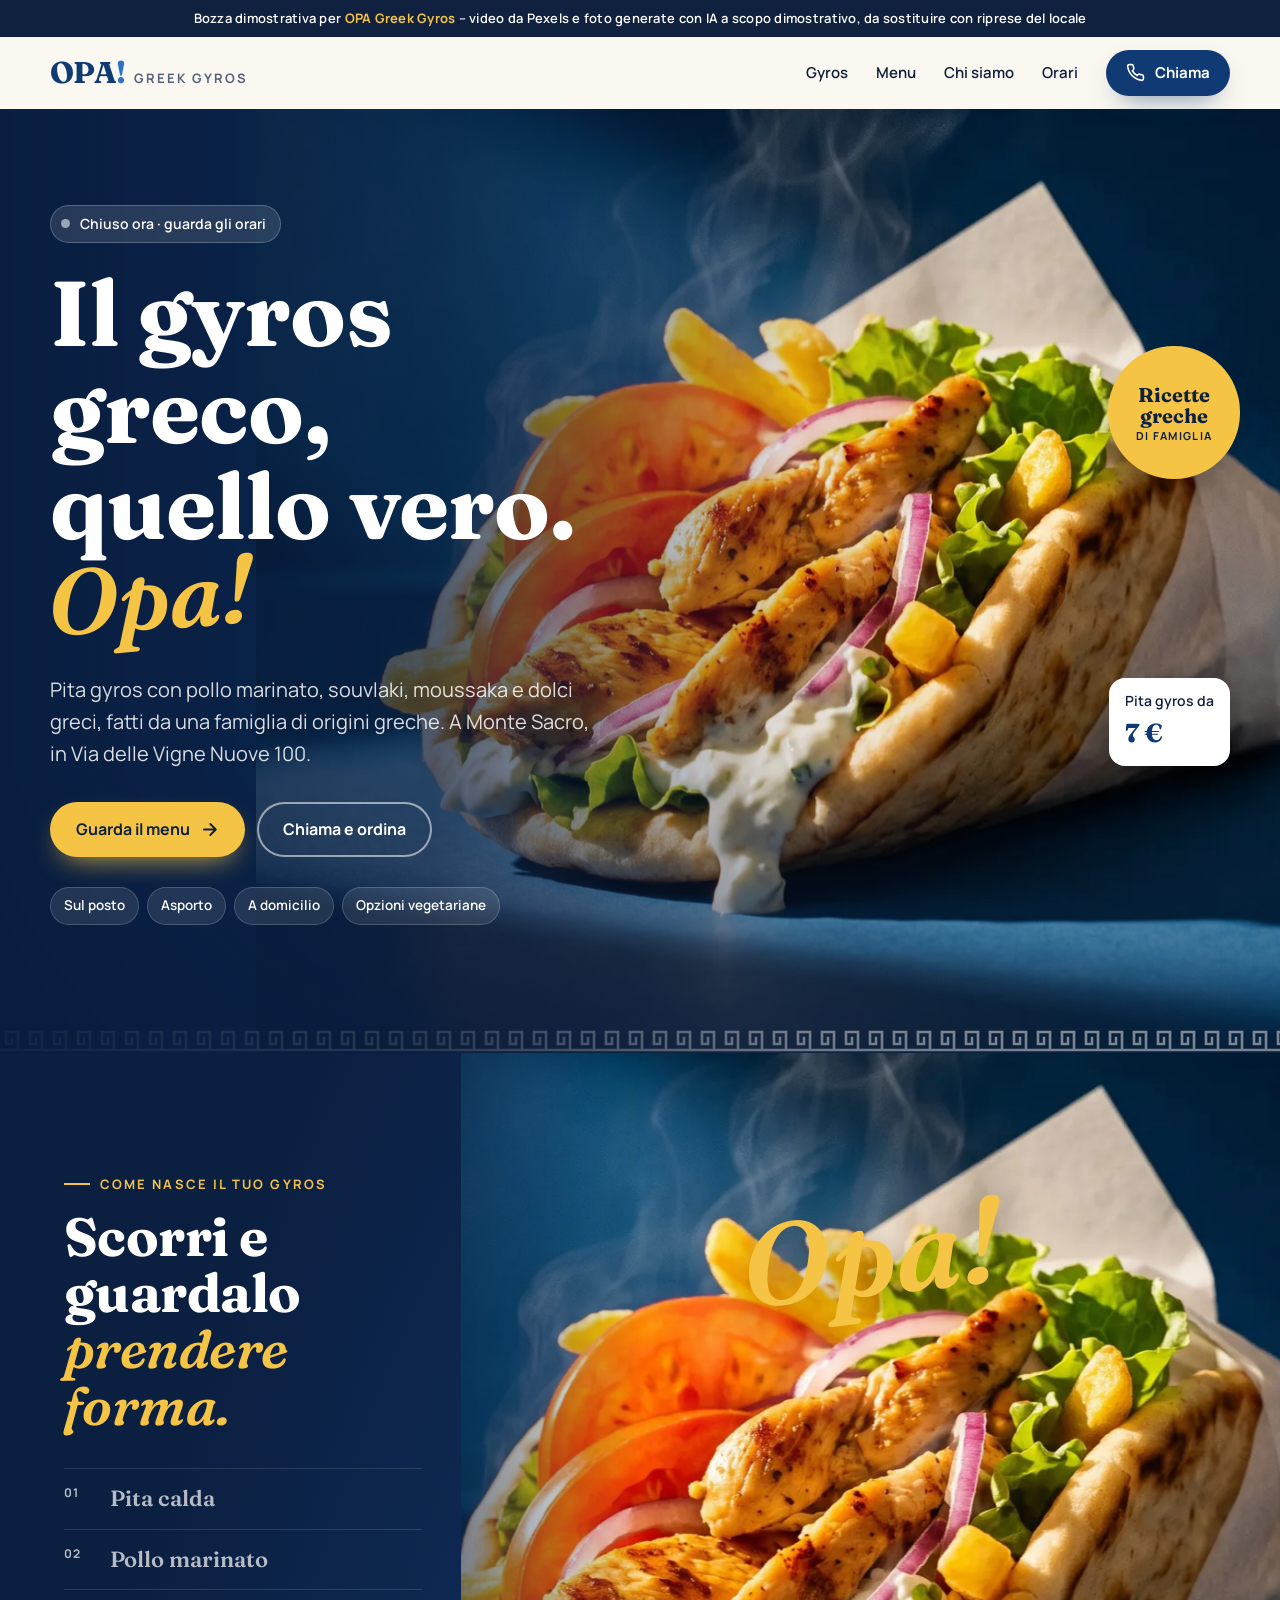
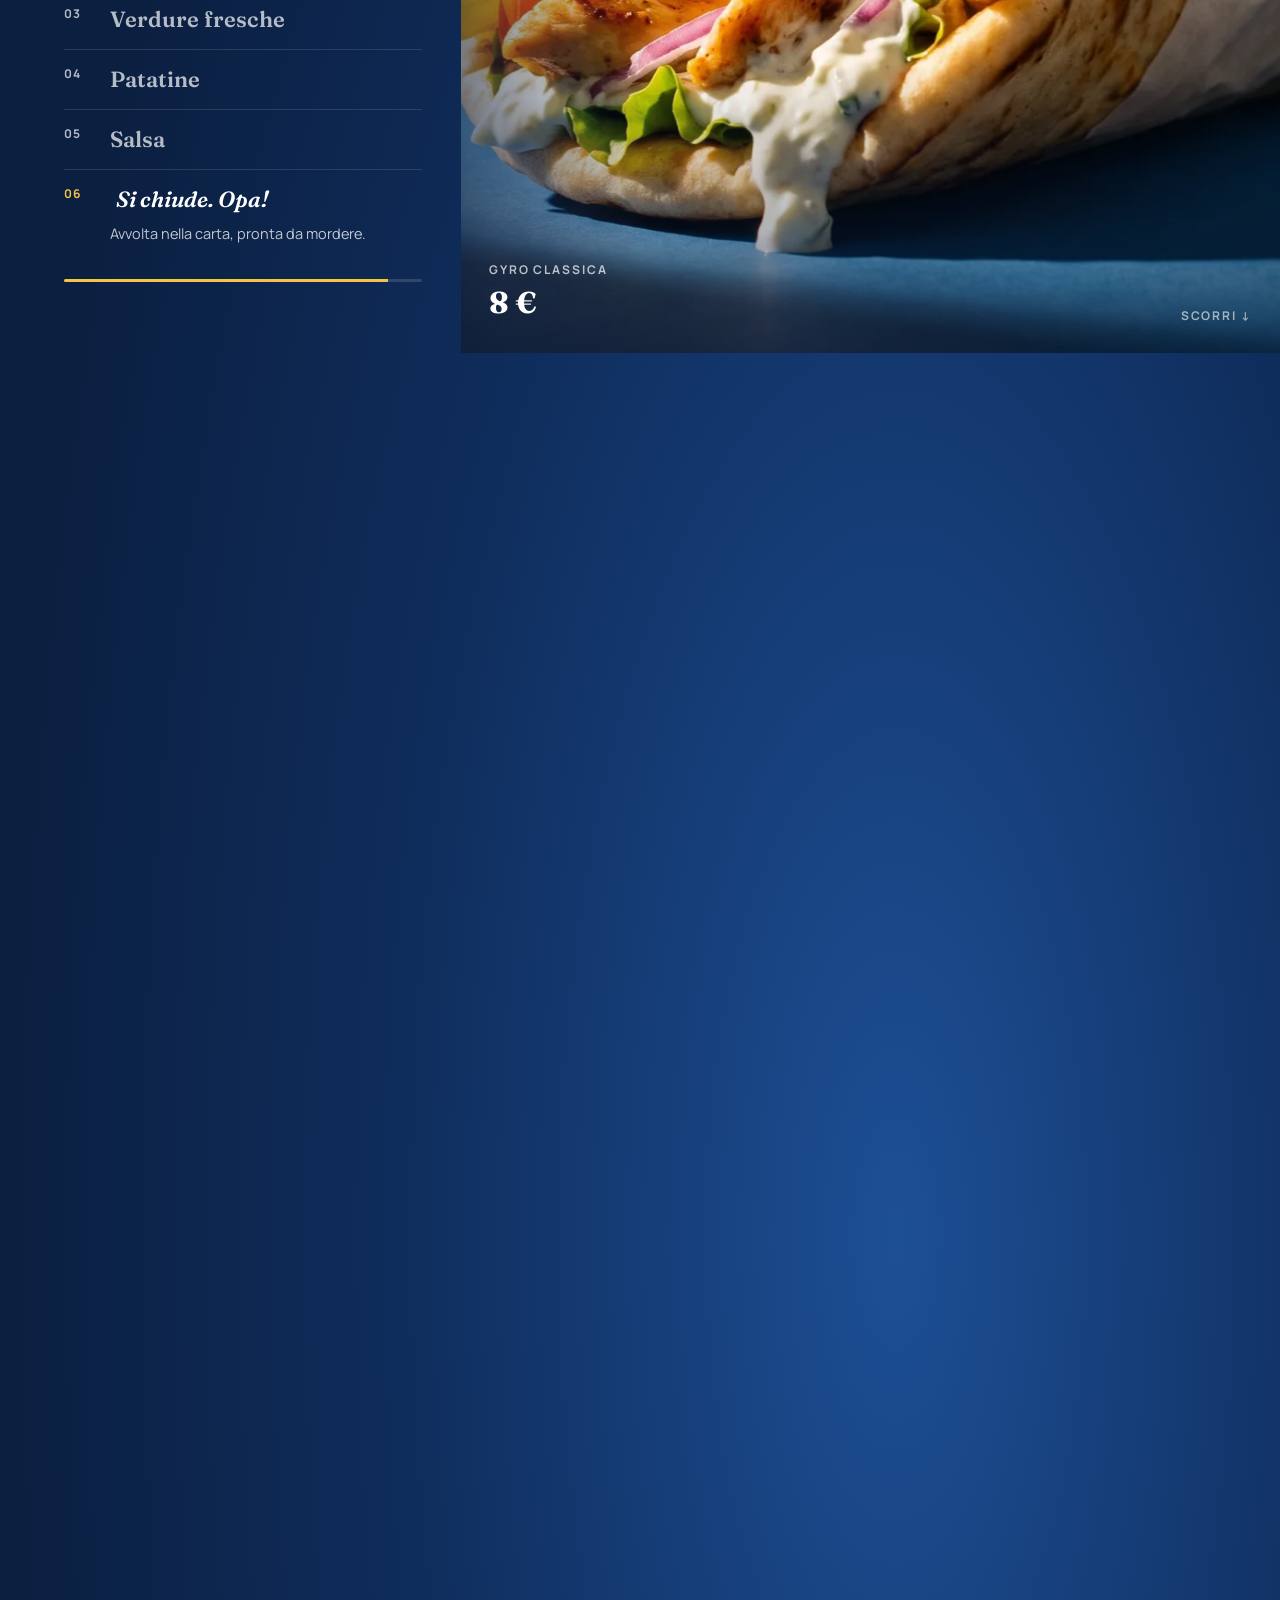
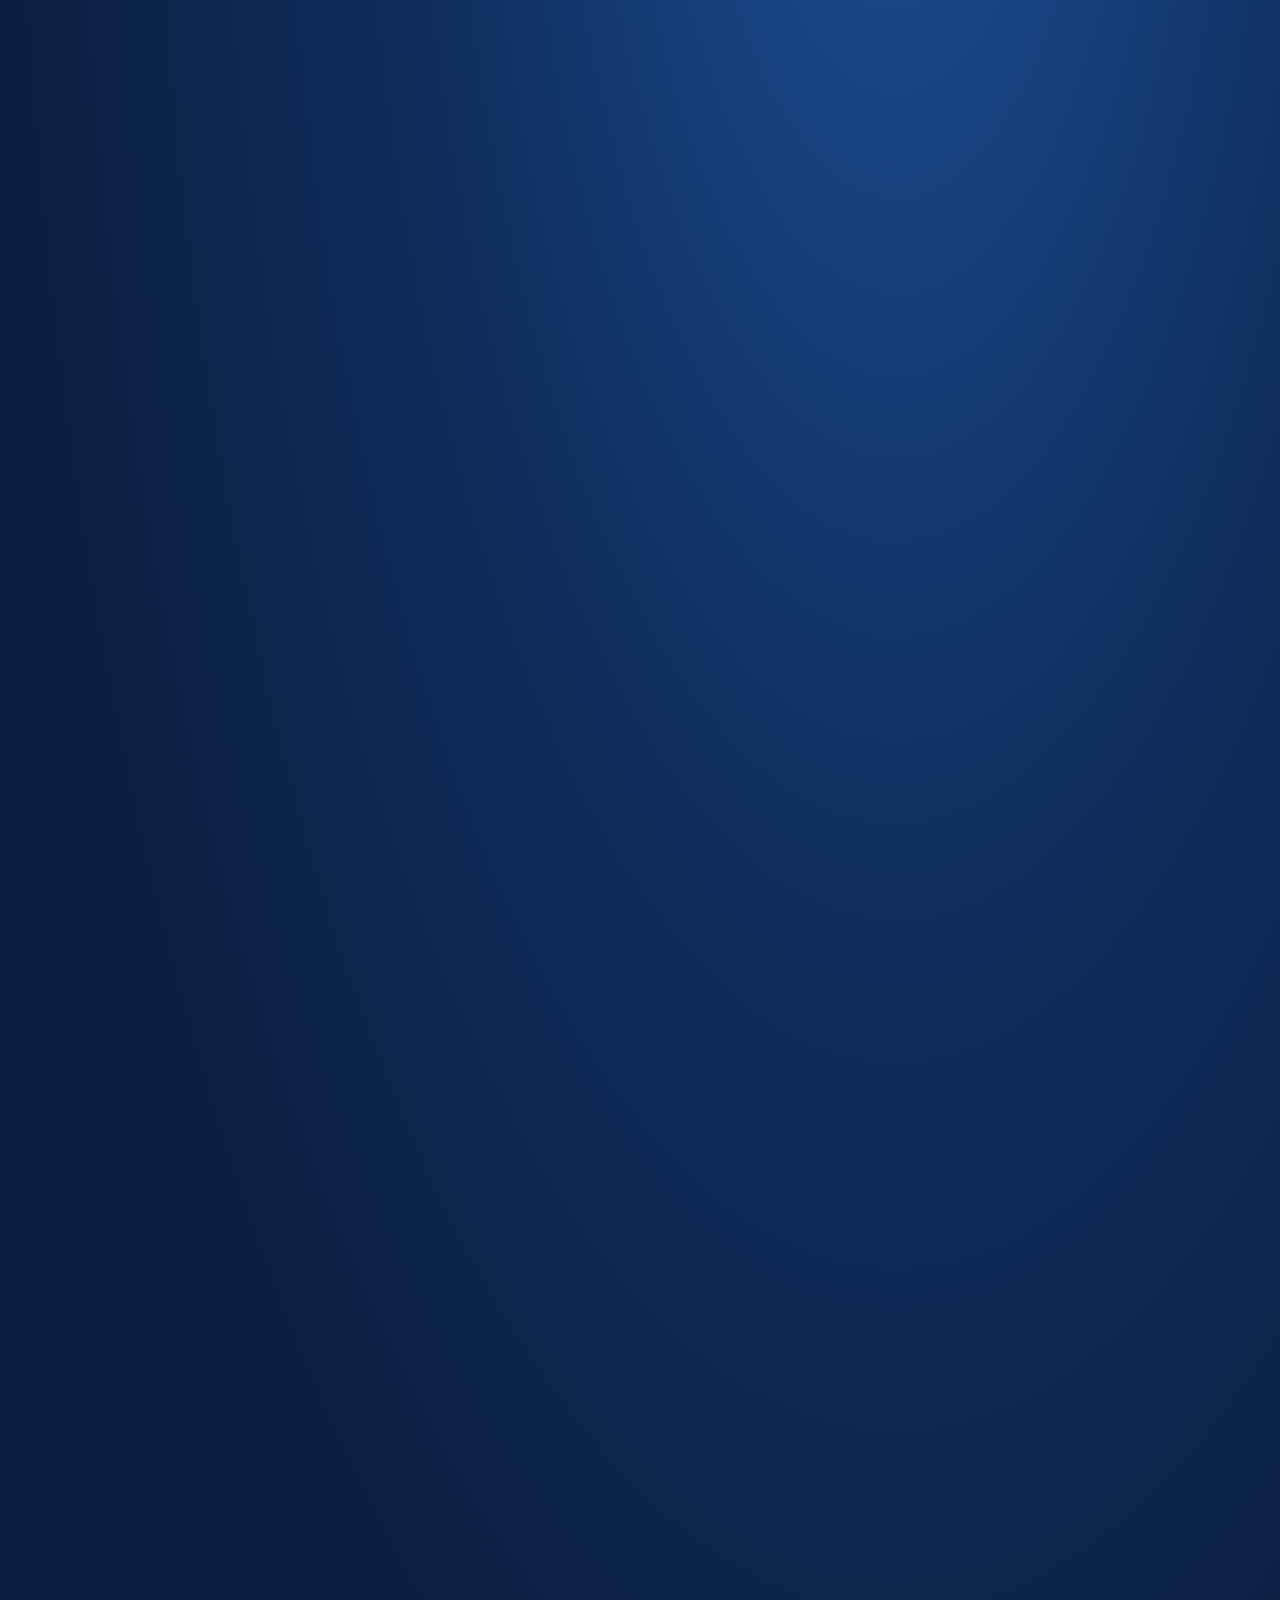
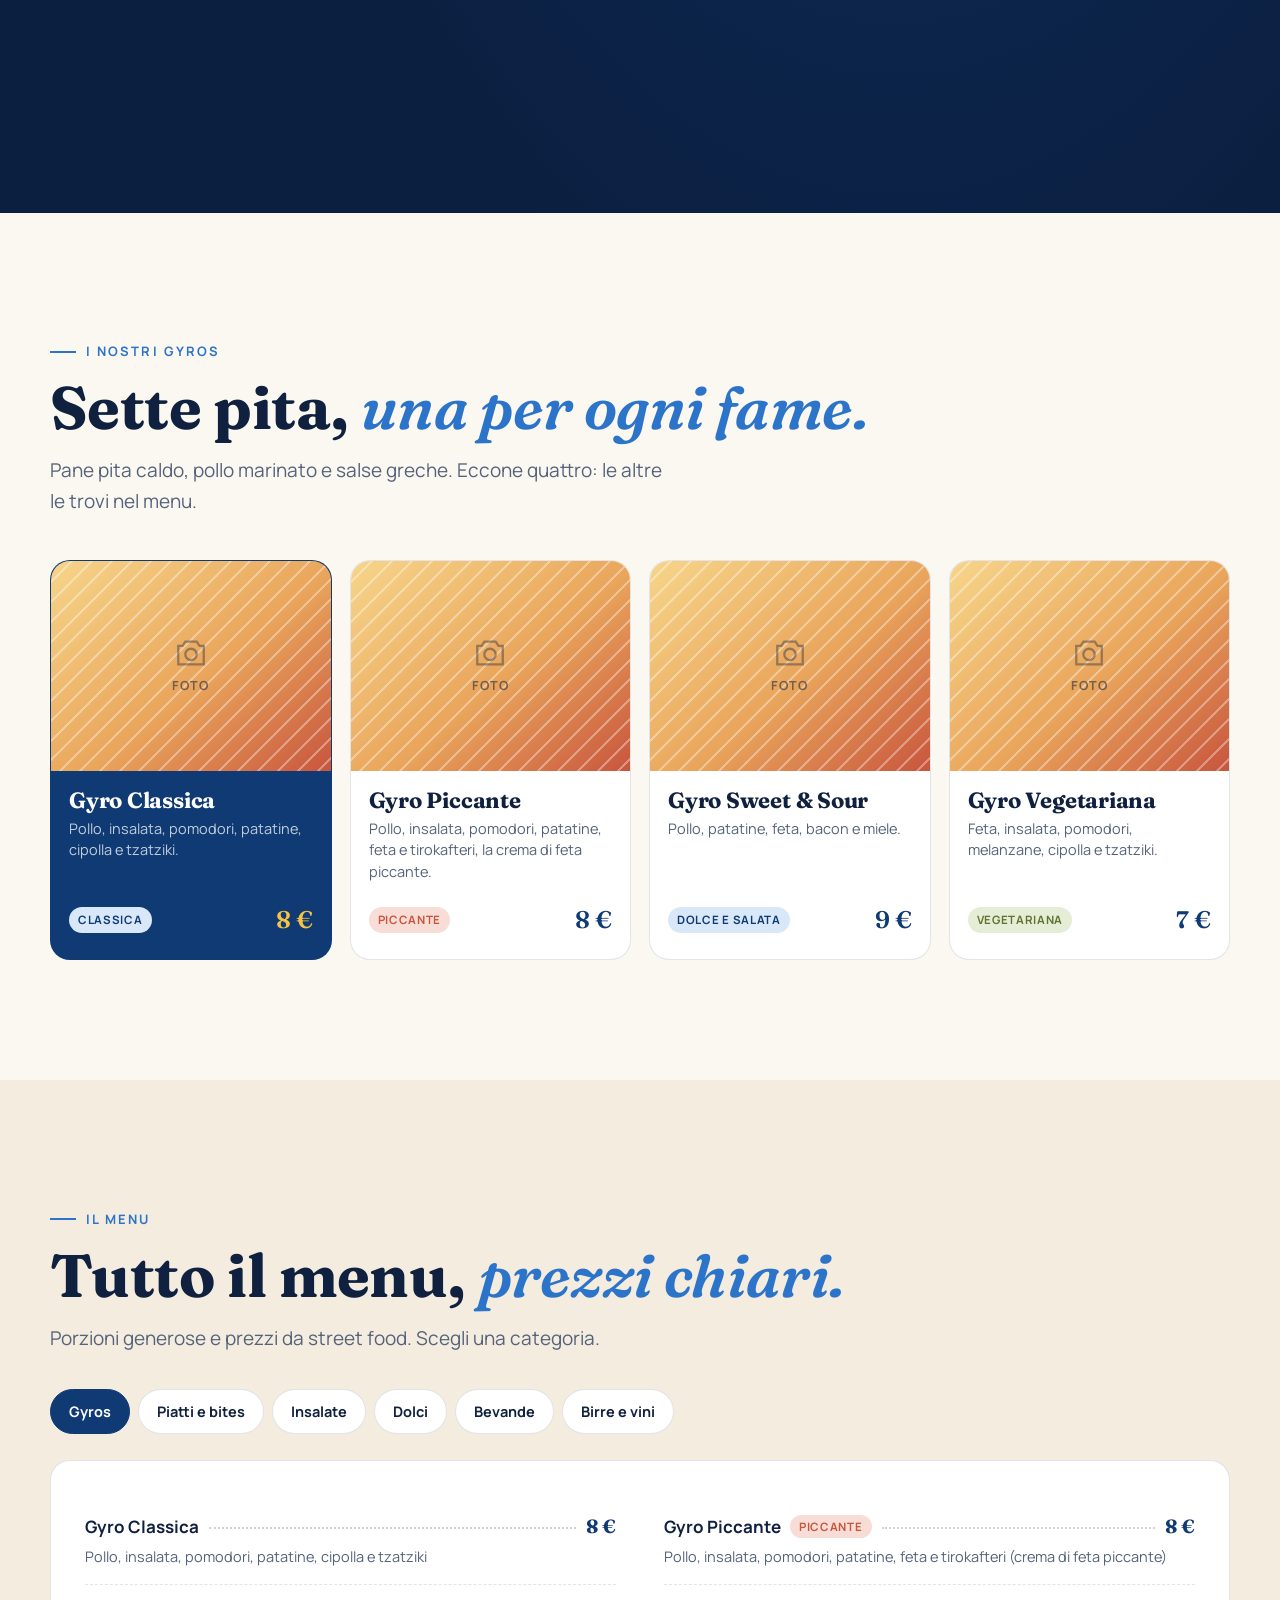
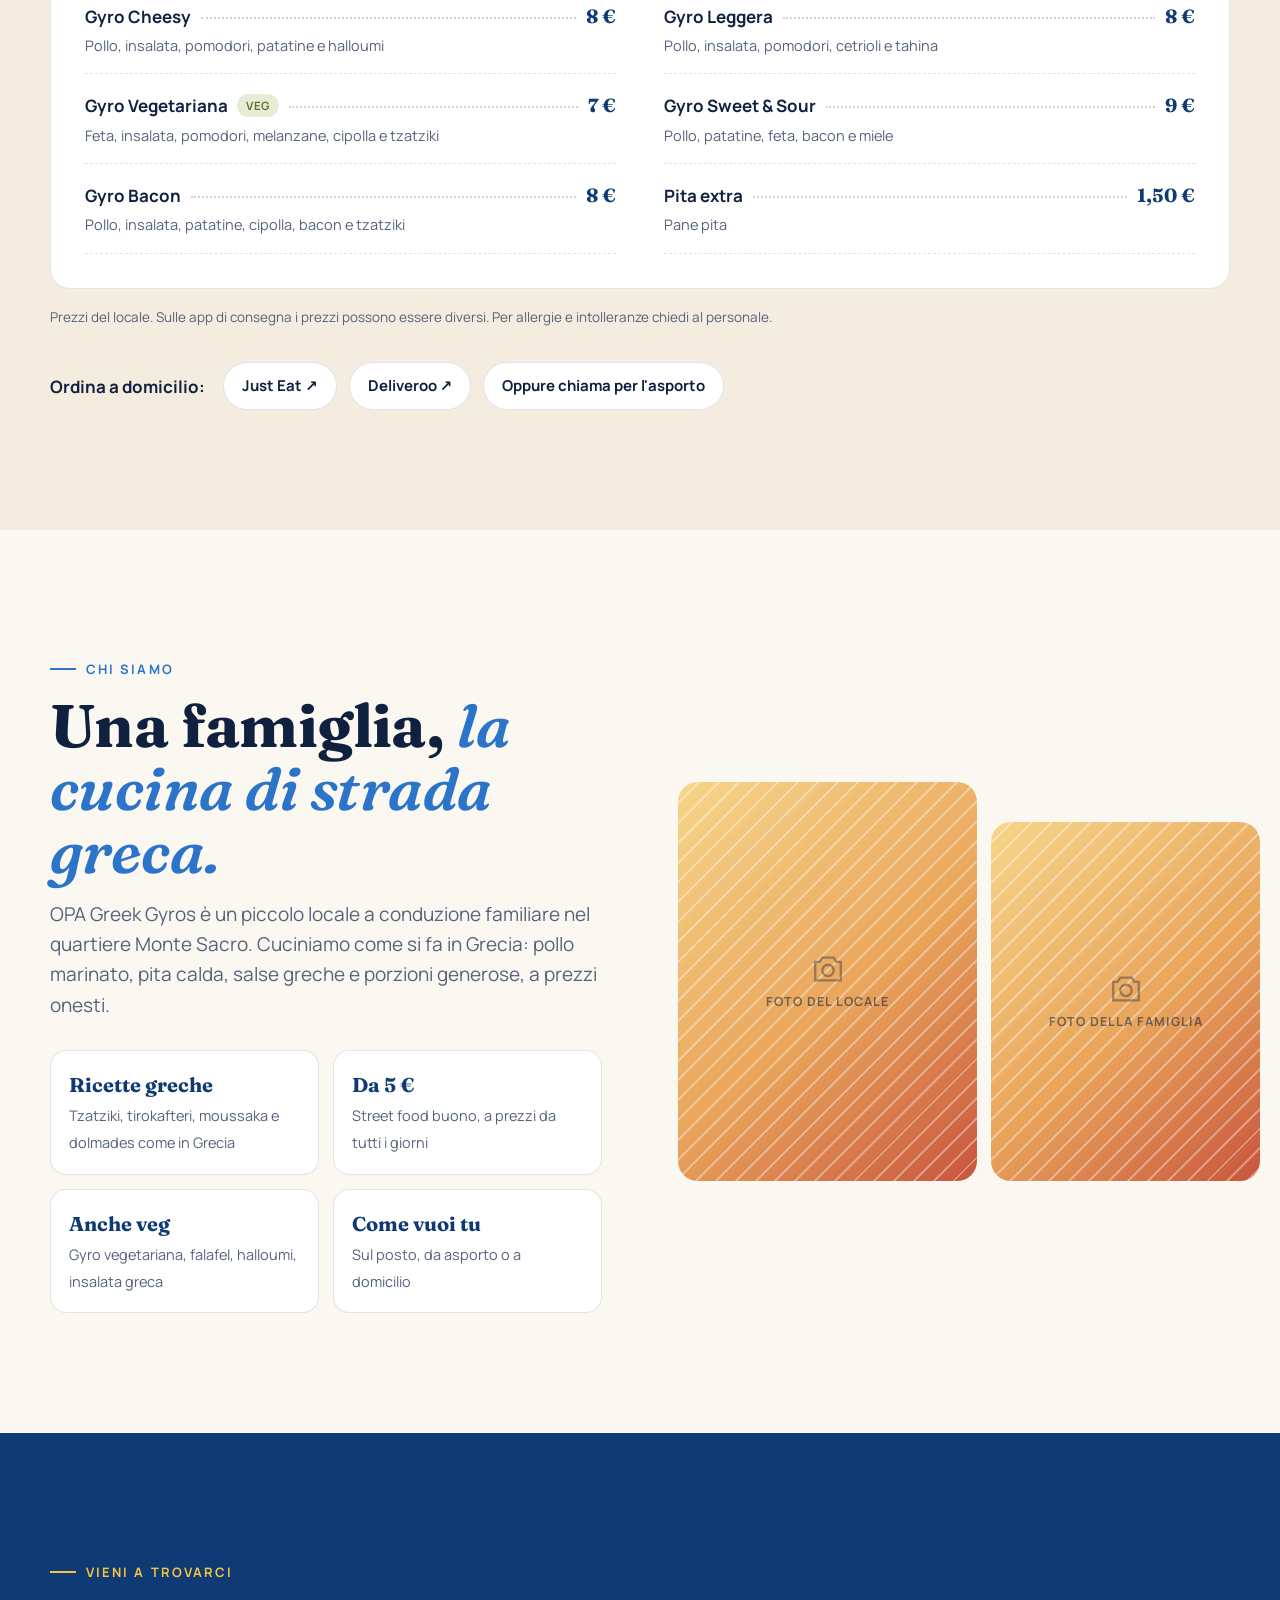
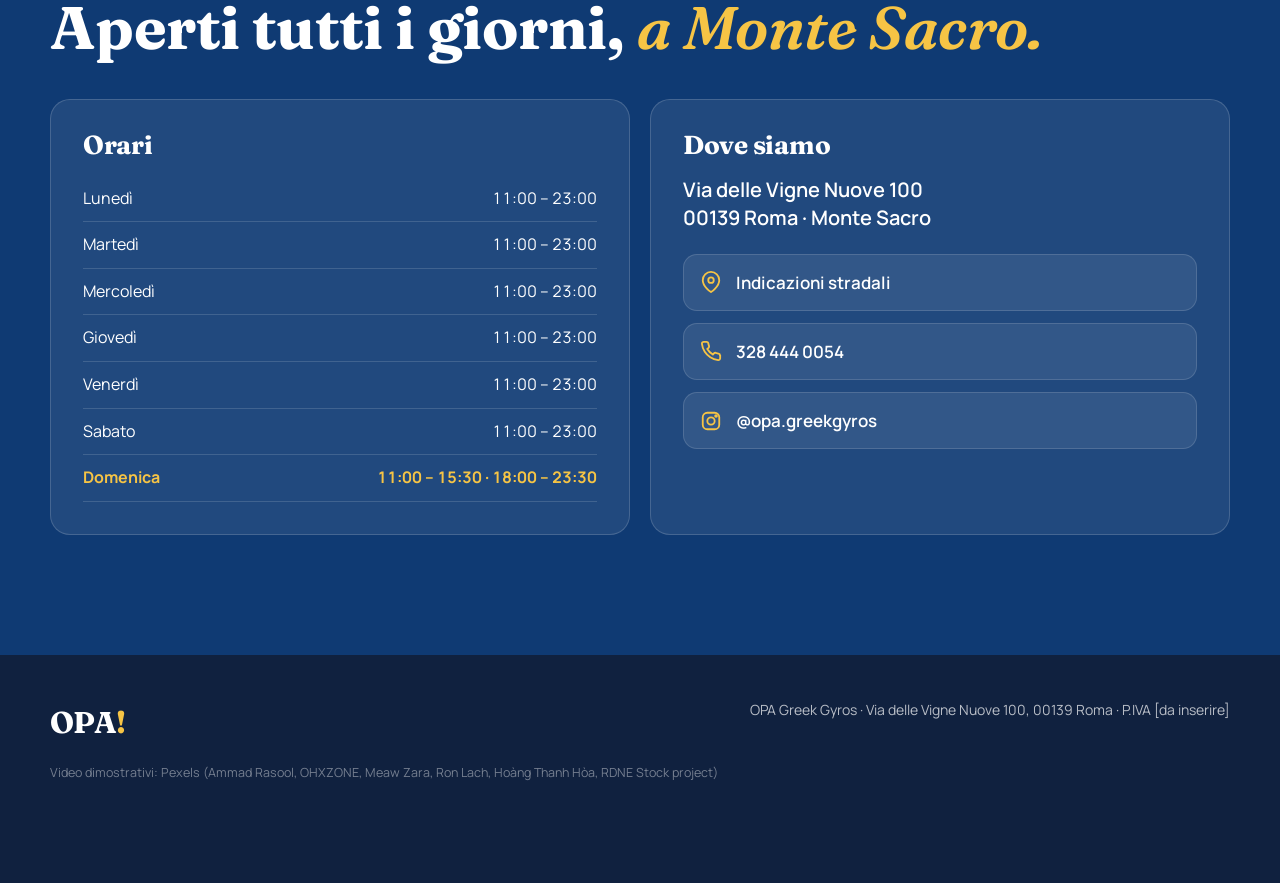
==== commit 8e5461b0: "Bozza OPA Greek Gyros: fasi con video reali al posto delle foto scontornate - 6 clip Pexels (licenza" ====
--- a/bozze/opa-greek-gyros/index.html
+++ b/bozze/opa-greek-gyros/index.html
@@ -203,6 +203,15 @@
   .ph-final img{object-position:60% 40%}
 }
 
+/* fasi con video reali */
+.build .ph-stage{top:0;height:100%;background:#0b1f40}
+.vl{position:absolute;inset:0;opacity:0;transition:opacity .9s ease;overflow:hidden}
+.vl.on{opacity:1}
+.vl video,.vl img{position:absolute;inset:0;width:100%;height:100%;object-fit:cover;will-change:transform}
+.vl::after{content:"";position:absolute;inset:0;background:radial-gradient(120% 90% at 50% 45%,transparent 55%,rgba(5,14,30,.55) 100%),linear-gradient(0deg,rgba(9,28,60,.55),transparent 32%);pointer-events:none}
+@media(min-width:821px){.vl::before{content:"";position:absolute;inset:0;z-index:1;background:linear-gradient(90deg,rgba(11,31,64,.55),transparent 22%);pointer-events:none}}
+.credits{opacity:.6;font-size:12.5px}
+
 /* segnaposto foto */
 .ph{position:relative;display:grid;place-items:center;text-align:center;color:rgba(16,33,63,.55);font-size:12.5px;font-weight:700;letter-spacing:.08em;text-transform:uppercase;
   background:repeating-linear-gradient(135deg,rgba(255,255,255,.35) 0 2px,transparent 2px 14px),linear-gradient(140deg,#f6d58a,#e9a55b 55%,#c8553d)}
@@ -308,7 +317,7 @@
 </head>
 <body>
 
-<div class="draft">Bozza dimostrativa per <b>OPA Greek Gyros</b> – immagini generate con IA a scopo dimostrativo, da sostituire con foto reali</div>
+<div class="draft">Bozza dimostrativa per <b>OPA Greek Gyros</b> – video da Pexels e foto generate con IA a scopo dimostrativo, da sostituire con riprese del locale</div>
 
 <header class="hdr" id="hdr">
   <div class="wrap">
@@ -363,14 +372,14 @@
       <span class="kicker">Come nasce il tuo gyros</span>
       <h2 class="title">Scorri e guardalo <em>prendere forma.</em></h2>
       <ol class="steps" id="steps">
-        <li class="on"><b>Pita calda</b><span>Pane pita morbido, scaldato sulla piastra.</span></li>
-        <li><b>Pollo marinato</b><span>Pollo marinato e grigliato, a striscioline.</span></li>
-        <li><b>Verdure fresche</b><span>Insalata, pomodori e cipolla.</span></li>
-        <li><b>Patatine</b><span>Dentro la pita, come si fa in Grecia.</span></li>
-        <li><b>Tzatziki</b><span>Yogurt, cetriolo e aglio: la salsa greca per eccellenza.</span></li>
+        <li class="on"><b>Pita calda</b><span>Pane pita morbido, scaldato al momento.</span></li>
+        <li><b>Pollo marinato</b><span>Cotto lentamente e tagliato sottile.</span></li>
+        <li><b>Verdure fresche</b><span>Pomodori, cipolla e insalata, tagliati freschi.</span></li>
+        <li><b>Patatine</b><span>Dorate e croccanti, dentro la pita come in Grecia.</span></li>
+        <li><b>Salsa</b><span>Tzatziki cremoso: yogurt, cetriolo e aglio.</span></li>
         <li><b>Si chiude. Opa!</b><span>Avvolta nella carta, pronta da mordere.</span></li>
       </ol>
-      <div class="step-now" id="stepNow"><b>Pita calda</b><span>Pane pita morbido, scaldato sulla piastra.</span></div>
+      <div class="step-now" id="stepNow"><b>Pita calda</b><span>Pane pita morbido, scaldato al momento.</span></div>
       <div class="bbar"><i id="buildBar"></i></div>
     </div>
     <div class="build-stage">
@@ -564,6 +573,7 @@
   <div class="wrap">
     <a href="#top" class="logo"><b>OPA<i>!</i></b></a>
     <span>OPA Greek Gyros · Via delle Vigne Nuove 100, 00139 Roma · P.IVA [da inserire]</span>
+    <span class="credits">Video dimostrativi: Pexels (Ammad Rasool, OHXZONE, Meaw Zara, Ron Lach, Hoàng Thanh Hòa, RDNE Stock project)</span>
   </div>
 </footer>
 
@@ -572,7 +582,7 @@
   <a class="btn btn-lemon" href="#menu">Menu</a>
 </div>
 
-<script src="gyro-foto.js"></script>
+<script src="gyro-video.js"></script>
 <script>
 (function(){
   'use strict';
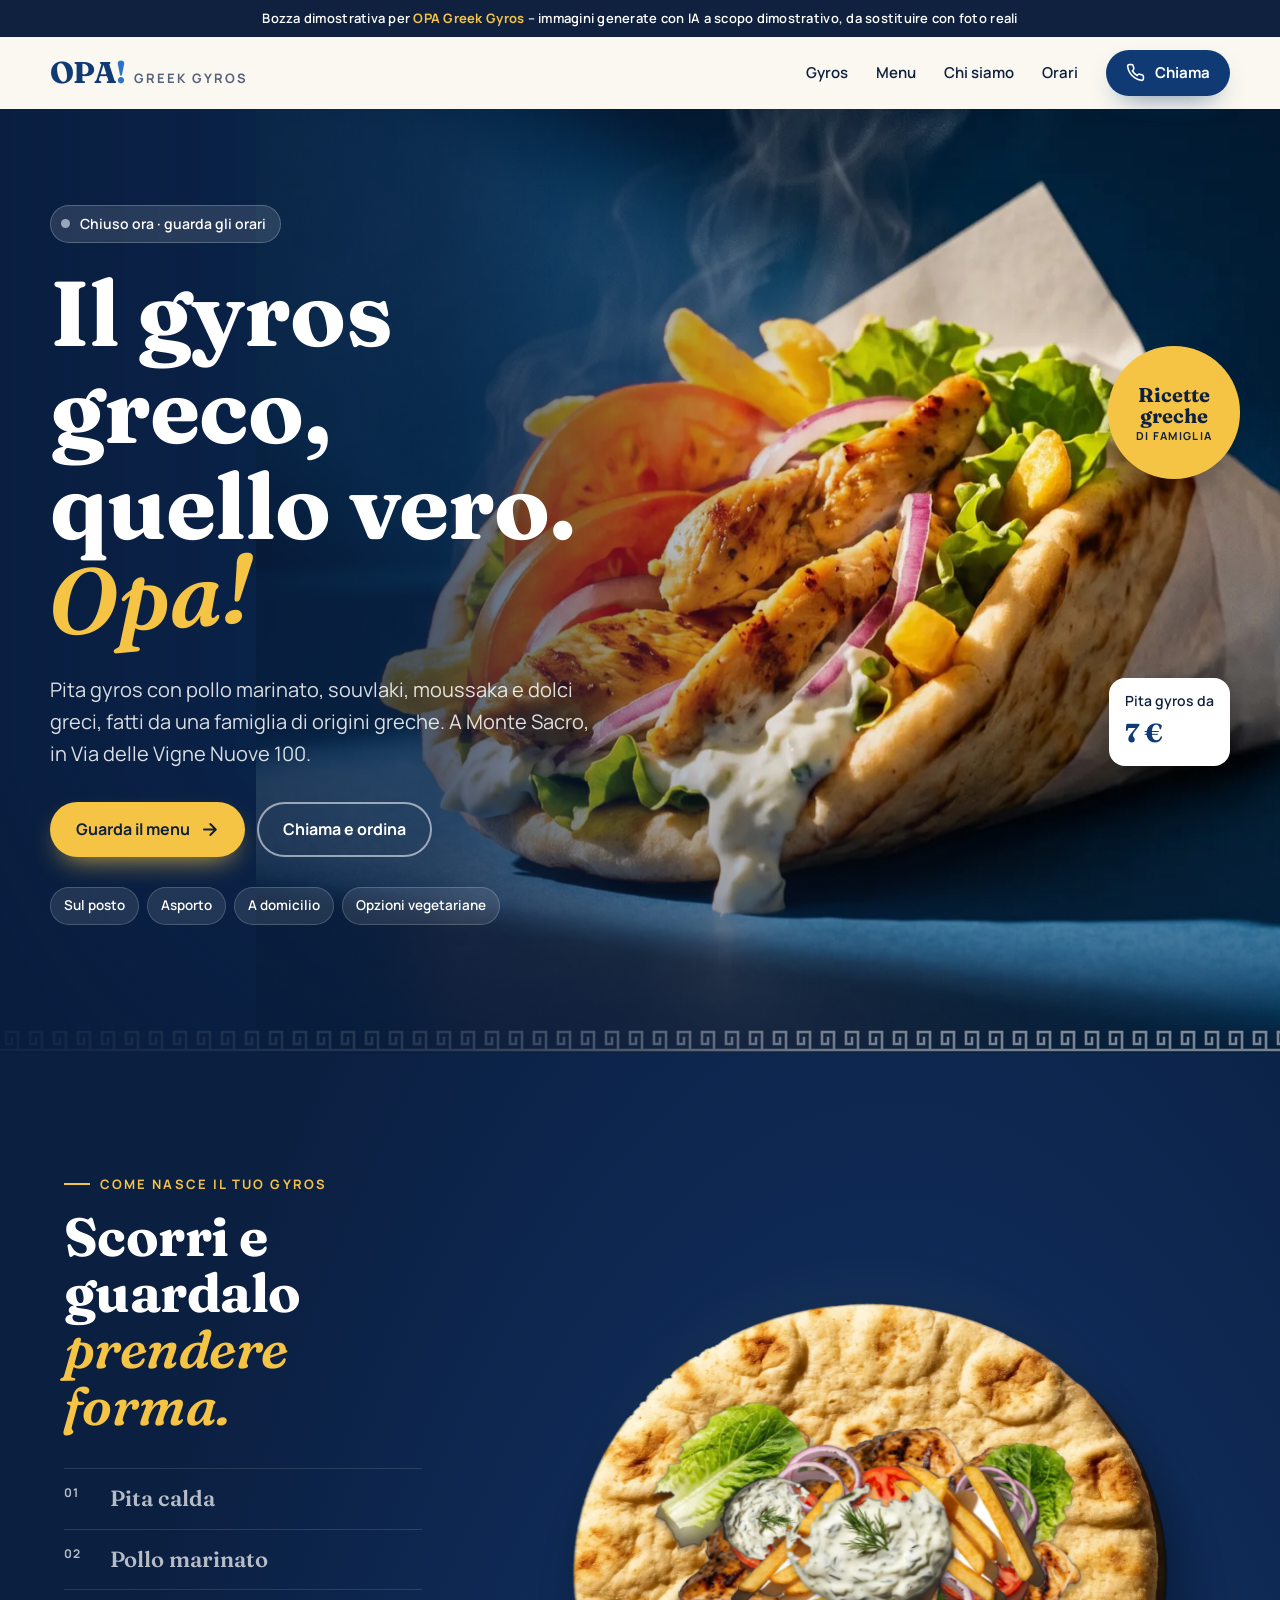
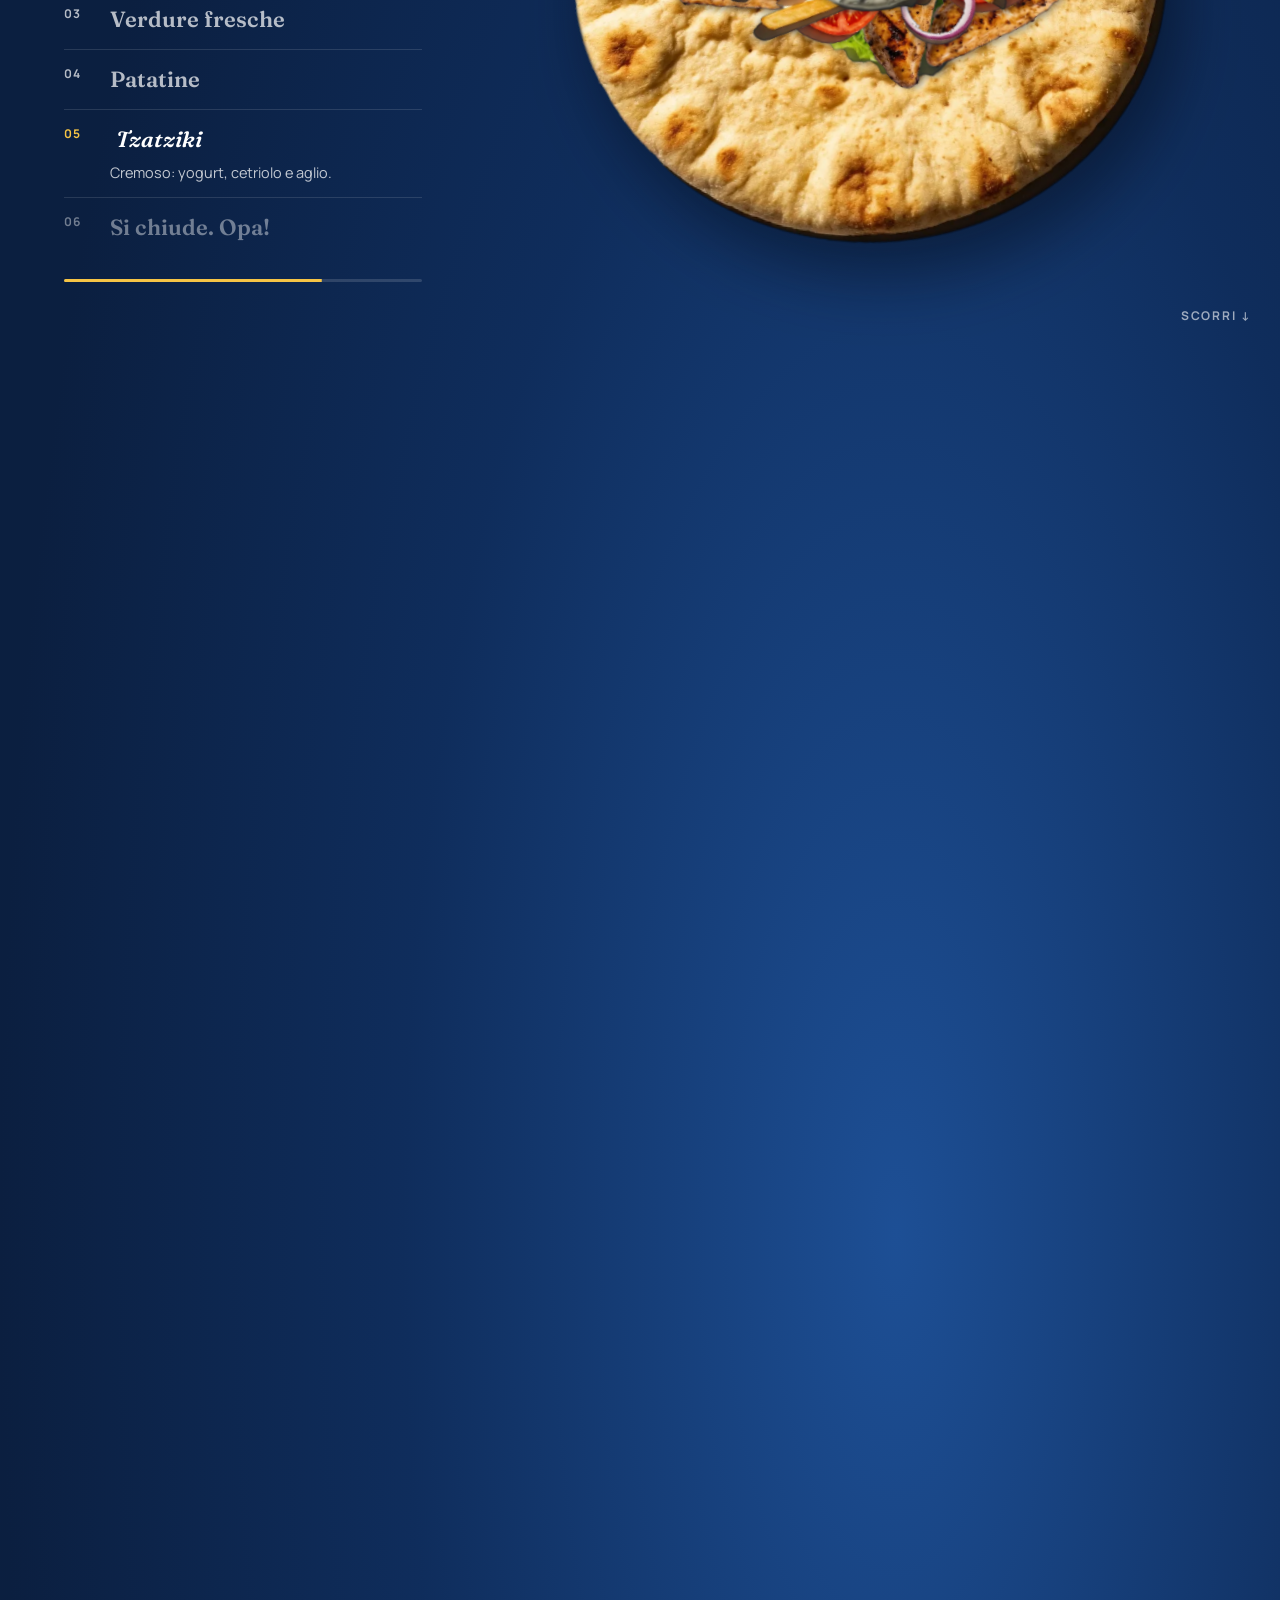
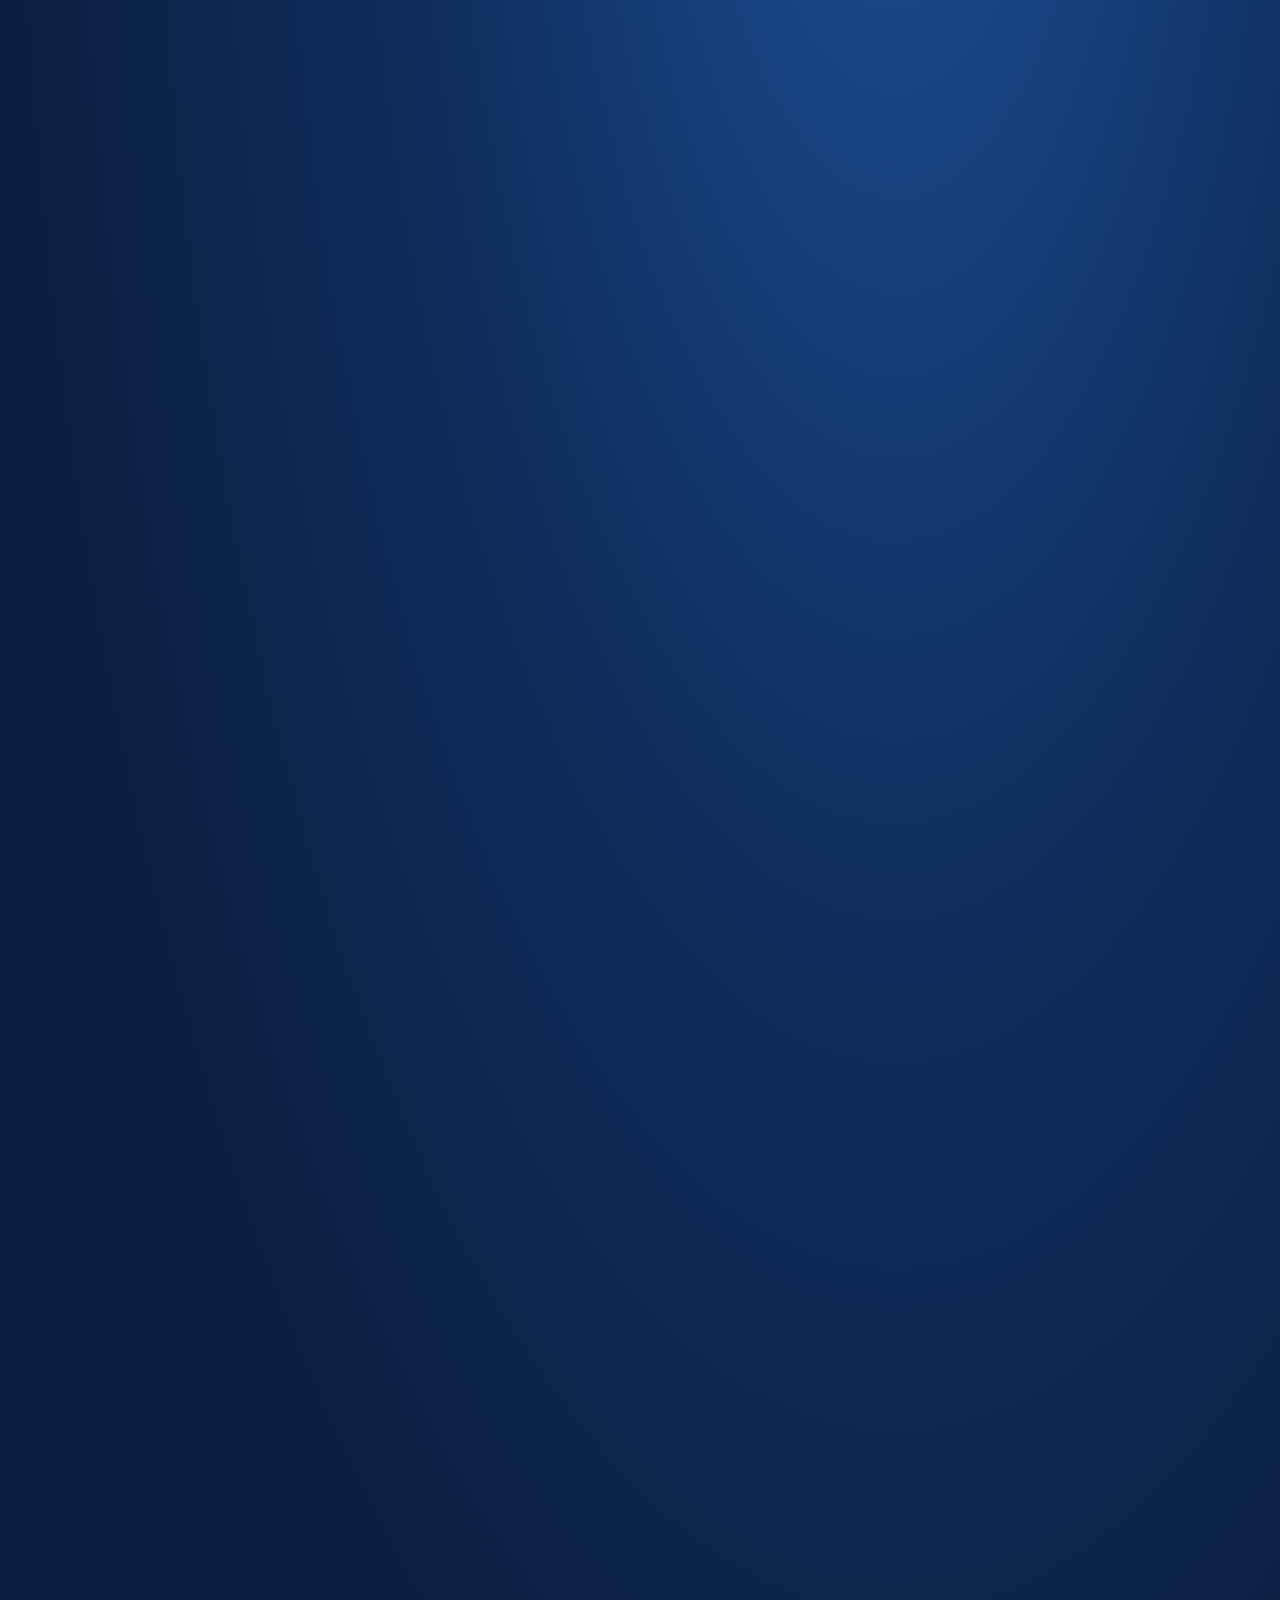
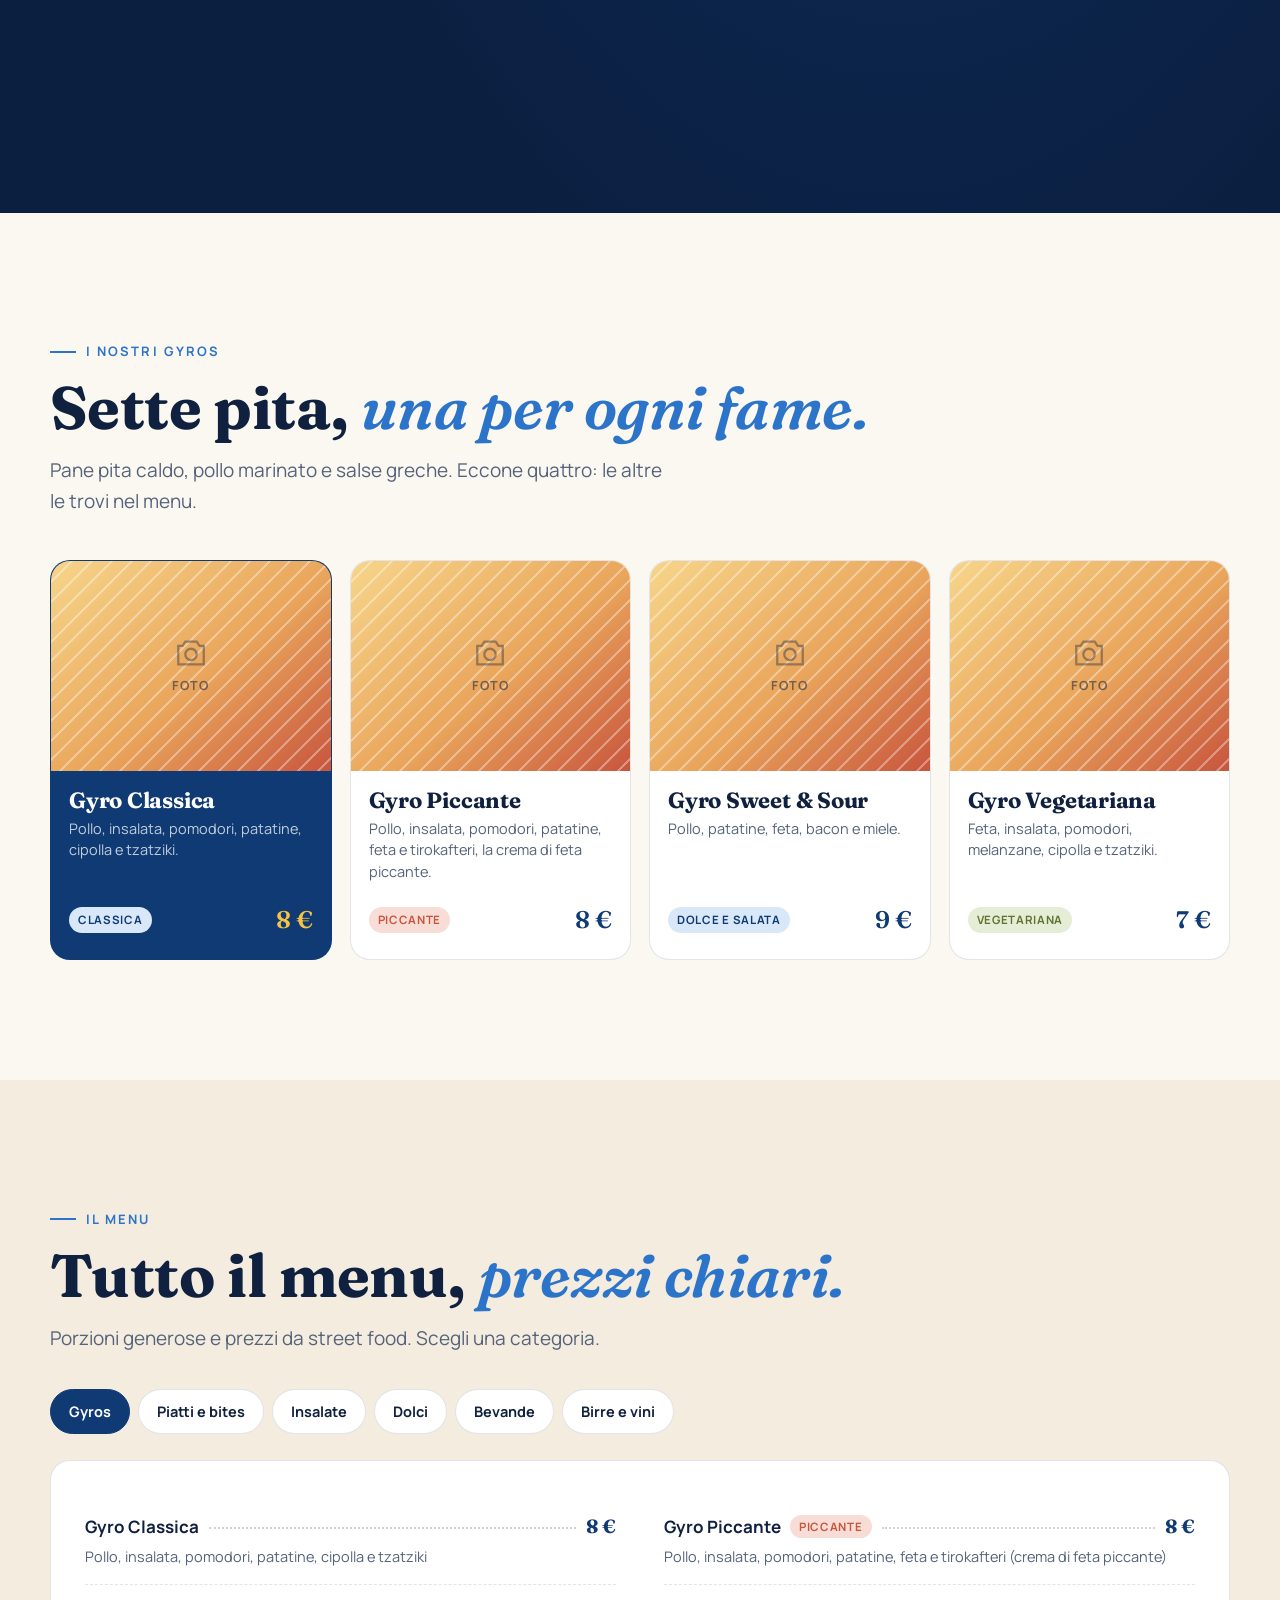
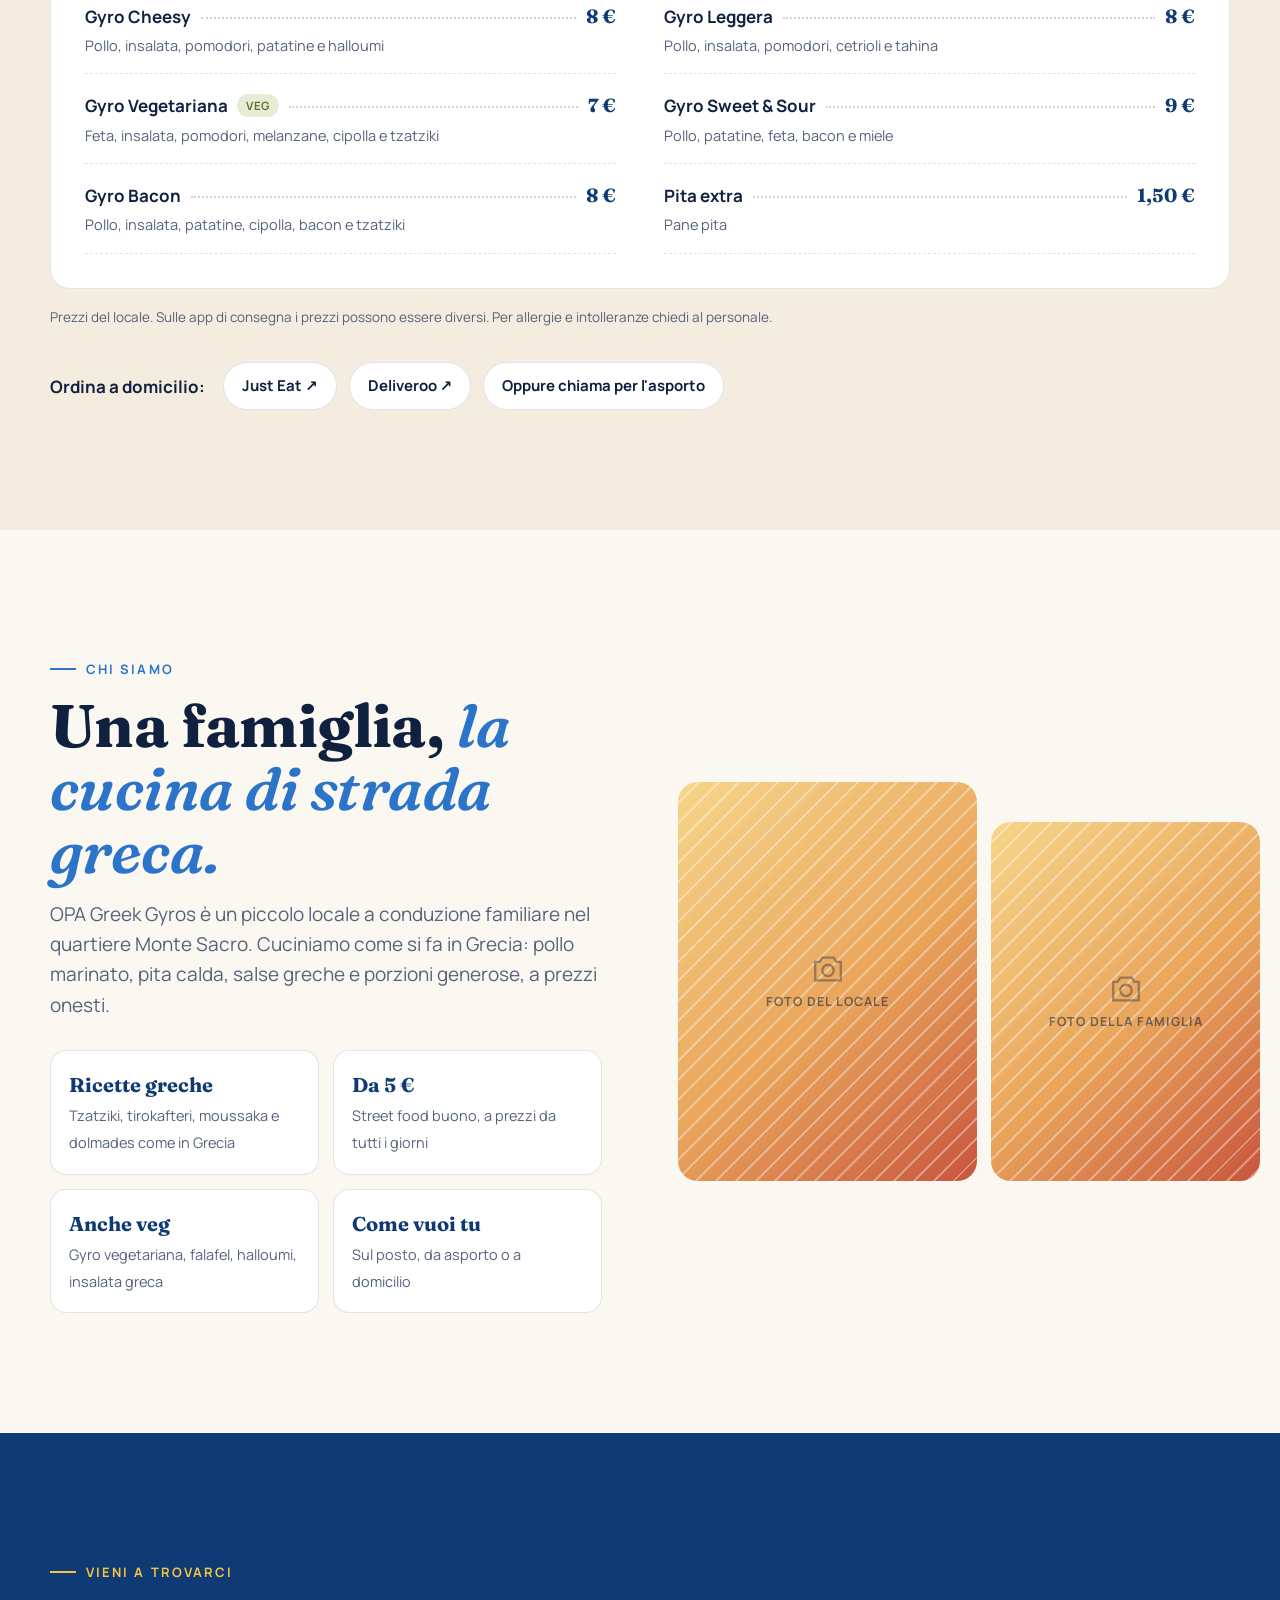
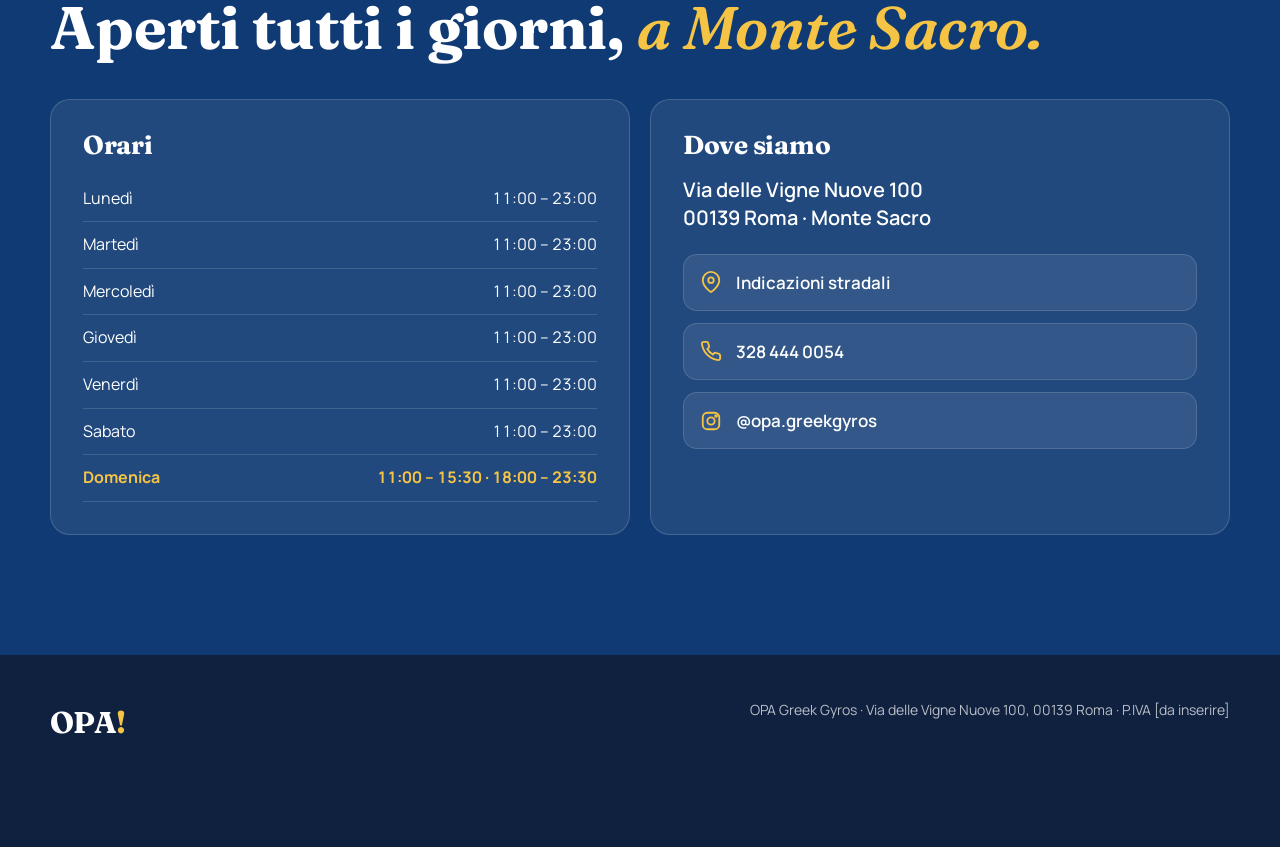
==== commit 6ea8efe2: "Bozza OPA: torna l'animazione degli ingredienti che cadono, con spessore 3D; pubblicazione su Pages " ====
--- a/bozze/opa-greek-gyros/index.html
+++ b/bozze/opa-greek-gyros/index.html
@@ -187,9 +187,13 @@
 .ph-scene::before{content:"";position:absolute;width:min(78vmin,720px);aspect-ratio:1;border-radius:50%;background:radial-gradient(circle,rgba(246,196,69,.16),rgba(246,196,69,0) 62%);top:50%;left:50%;transform:translate(-50%,-48%)}
 .ph-table{position:relative;width:min(62vmin,600px);aspect-ratio:1;transform-style:preserve-3d;will-change:transform}
 .ph-pita{position:absolute;inset:0;transform-style:preserve-3d;will-change:transform}
-.ph-pita>img:first-child{position:absolute;inset:0;width:100%;height:100%;filter:drop-shadow(14px 26px 26px rgba(4,12,30,.55))}
+.ph-pita>.ph-ptop{position:absolute;inset:0;width:100%;height:100%;transform:translateZ(0);filter:drop-shadow(14px 26px 26px rgba(4,12,30,.55))}
+.ph-pedge{position:absolute;inset:0;width:100%;height:100%;transform:translateZ(calc(var(--k) * var(--pt,2px) * -1));filter:brightness(calc(.75 - var(--k) * .05)) saturate(1.15)}
 .ph-glow{position:absolute;inset:4%;border-radius:50%;background:radial-gradient(circle,rgba(255,150,60,.55),rgba(255,120,40,0) 70%);mix-blend-mode:overlay;opacity:0;pointer-events:none}
-.ph-item{position:absolute;height:auto;opacity:0;will-change:transform,filter;pointer-events:none;user-select:none}
+.ph-item{position:absolute;opacity:0;transform-style:preserve-3d;will-change:transform;pointer-events:none;user-select:none}
+.ph-item img{display:block;width:100%;height:auto;transform:translateZ(calc(var(--k) * var(--t,2px)))}
+.ph-item .ph-edge{position:absolute;left:0;top:0;filter:brightness(calc(.5 + var(--k) * .08)) saturate(1.2)}
+.ph-item .ph-top{position:relative;will-change:filter}
 .ph-steam{position:absolute;left:50%;top:22%;width:min(40vmin,360px);height:min(40vmin,360px);transform:translateX(-50%);pointer-events:none;opacity:0}
 .ph-steam i:nth-child(1){left:6%;animation-delay:0s}.ph-steam i:nth-child(2){left:30%;animation-delay:1.1s}.ph-steam i:nth-child(3){left:52%;animation-delay:2.2s}.ph-steam i:nth-child(4){left:20%;animation-delay:3.3s}.ph-steam i:nth-child(5){left:44%;animation-delay:4.4s}
 .ph-final{position:absolute;inset:0;opacity:0;overflow:hidden}
@@ -204,7 +208,6 @@
 }
 
 /* fasi con video reali */
-.build .ph-stage{top:0;height:100%;background:#0b1f40}
 .vl{position:absolute;inset:0;opacity:0;transition:opacity .9s ease;overflow:hidden}
 .vl.on{opacity:1}
 .vl video,.vl img{position:absolute;inset:0;width:100%;height:100%;object-fit:cover;will-change:transform}
@@ -317,7 +320,7 @@
 </head>
 <body>
 
-<div class="draft">Bozza dimostrativa per <b>OPA Greek Gyros</b> – video da Pexels e foto generate con IA a scopo dimostrativo, da sostituire con riprese del locale</div>
+<div class="draft">Bozza dimostrativa per <b>OPA Greek Gyros</b> – immagini generate con IA a scopo dimostrativo, da sostituire con foto reali</div>
 
 <header class="hdr" id="hdr">
   <div class="wrap">
@@ -373,10 +376,10 @@
       <h2 class="title">Scorri e guardalo <em>prendere forma.</em></h2>
       <ol class="steps" id="steps">
         <li class="on"><b>Pita calda</b><span>Pane pita morbido, scaldato al momento.</span></li>
-        <li><b>Pollo marinato</b><span>Cotto lentamente e tagliato sottile.</span></li>
+        <li><b>Pollo marinato</b><span>Grigliato e tagliato a strisce.</span></li>
         <li><b>Verdure fresche</b><span>Pomodori, cipolla e insalata, tagliati freschi.</span></li>
         <li><b>Patatine</b><span>Dorate e croccanti, dentro la pita come in Grecia.</span></li>
-        <li><b>Salsa</b><span>Tzatziki cremoso: yogurt, cetriolo e aglio.</span></li>
+        <li><b>Tzatziki</b><span>Cremoso: yogurt, cetriolo e aglio.</span></li>
         <li><b>Si chiude. Opa!</b><span>Avvolta nella carta, pronta da mordere.</span></li>
       </ol>
       <div class="step-now" id="stepNow"><b>Pita calda</b><span>Pane pita morbido, scaldato al momento.</span></div>
@@ -573,7 +576,6 @@
   <div class="wrap">
     <a href="#top" class="logo"><b>OPA<i>!</i></b></a>
     <span>OPA Greek Gyros · Via delle Vigne Nuove 100, 00139 Roma · P.IVA [da inserire]</span>
-    <span class="credits">Video dimostrativi: Pexels (Ammad Rasool, OHXZONE, Meaw Zara, Ron Lach, Hoàng Thanh Hòa, RDNE Stock project)</span>
   </div>
 </footer>
 
@@ -582,7 +584,7 @@
   <a class="btn btn-lemon" href="#menu">Menu</a>
 </div>
 
-<script src="gyro-video.js"></script>
+<script src="gyro-foto.js"></script>
 <script>
 (function(){
   'use strict';
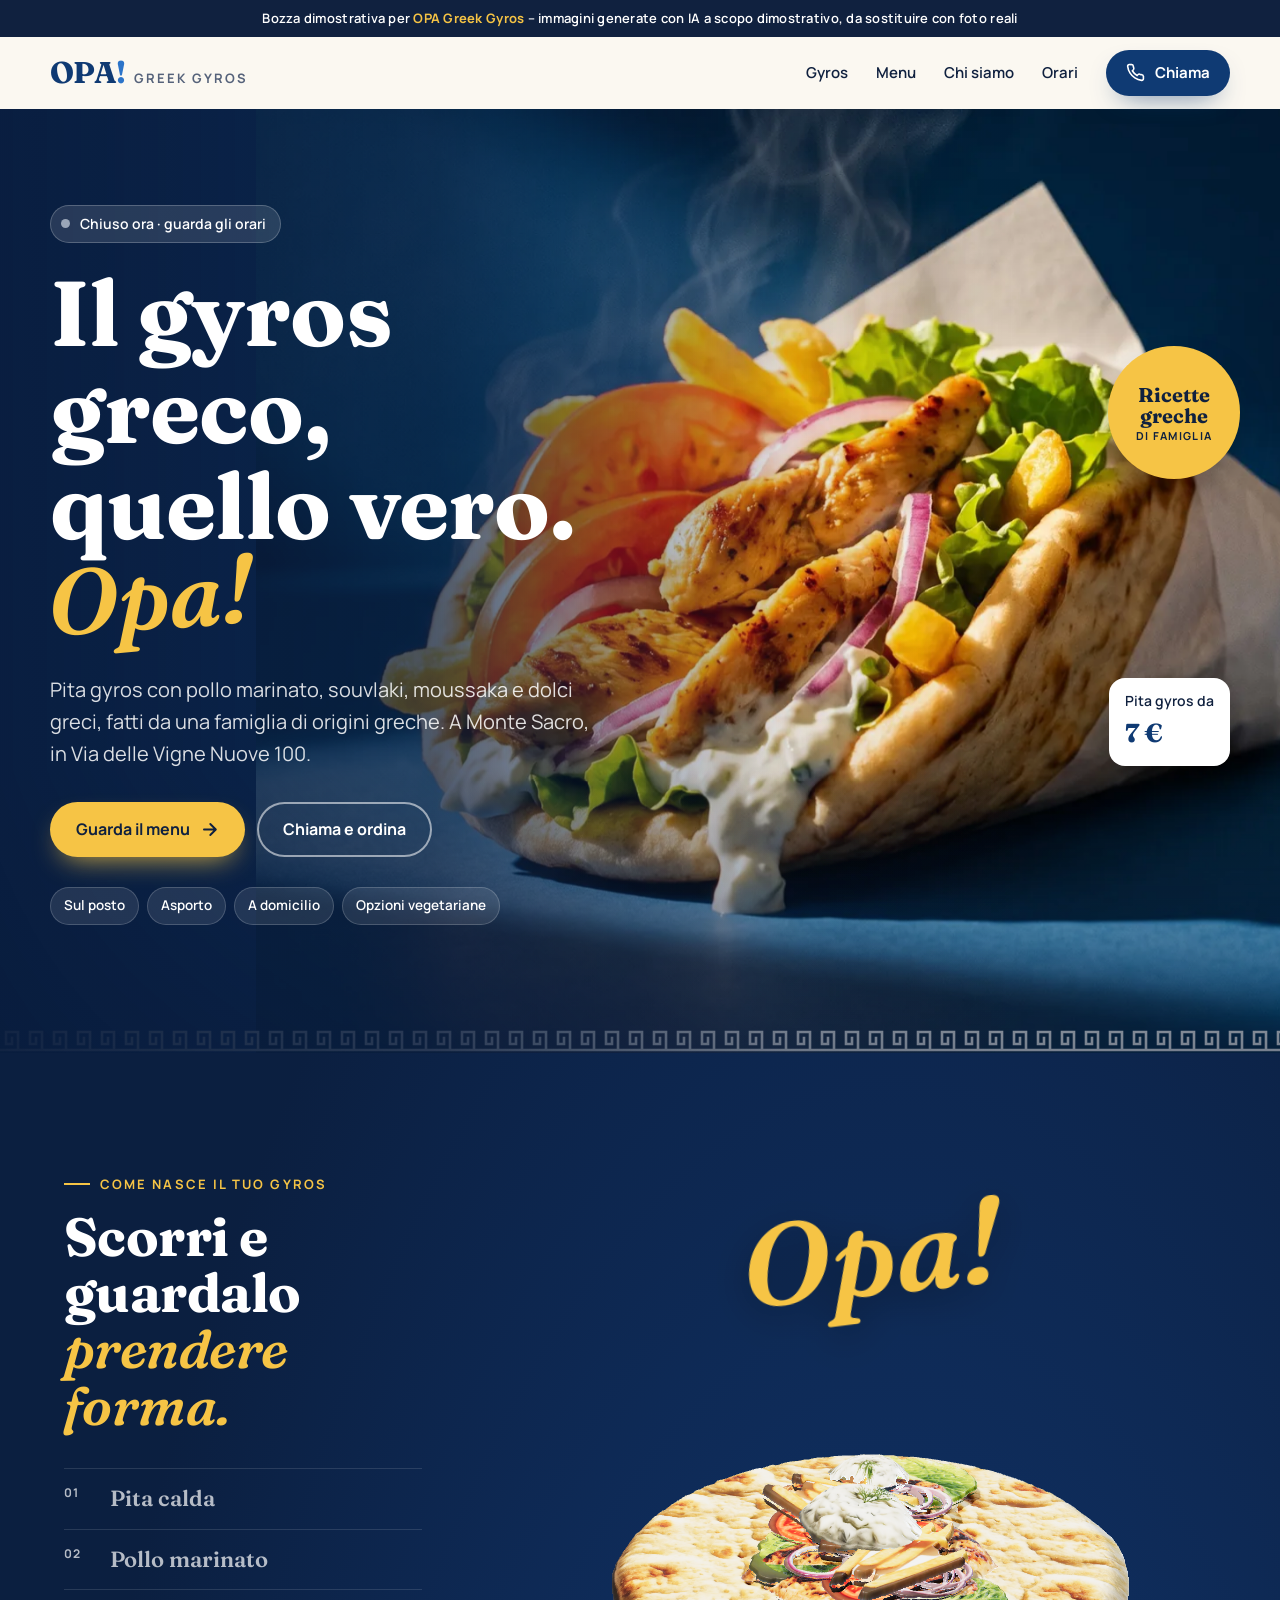
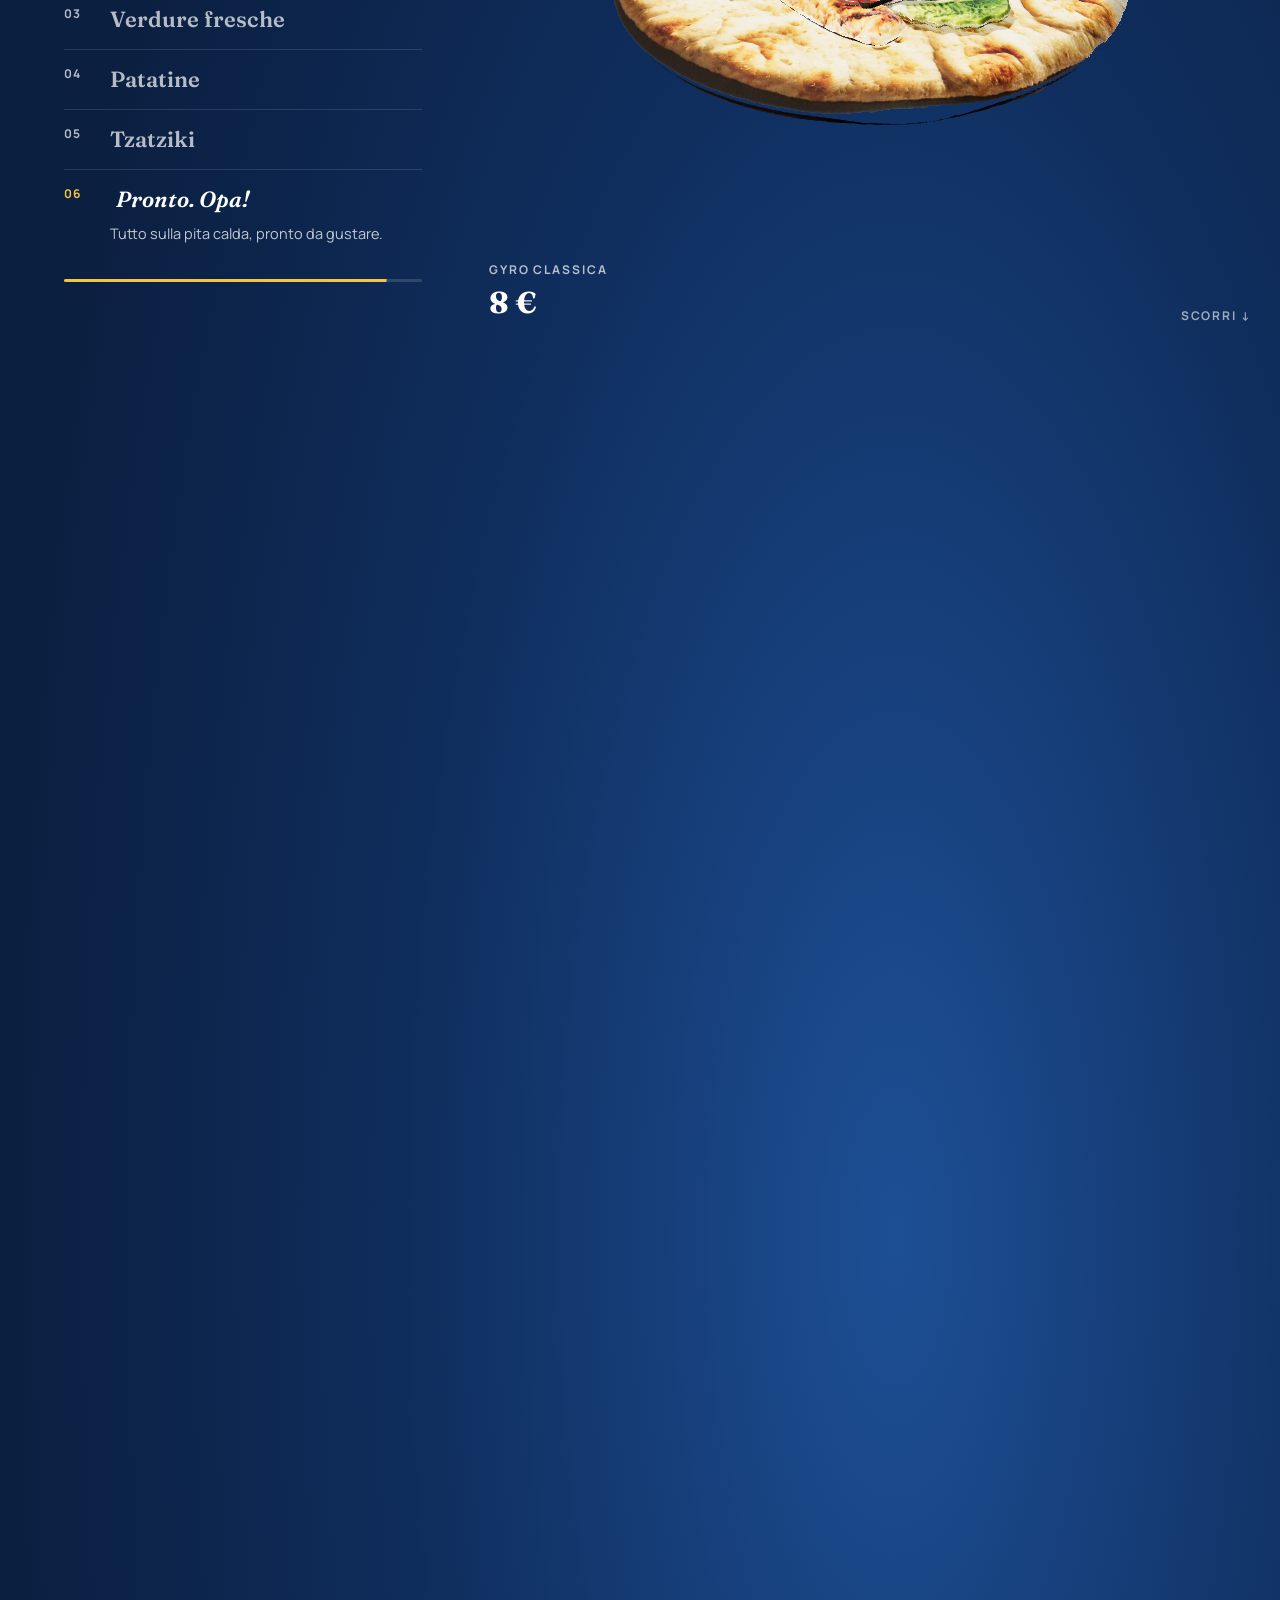
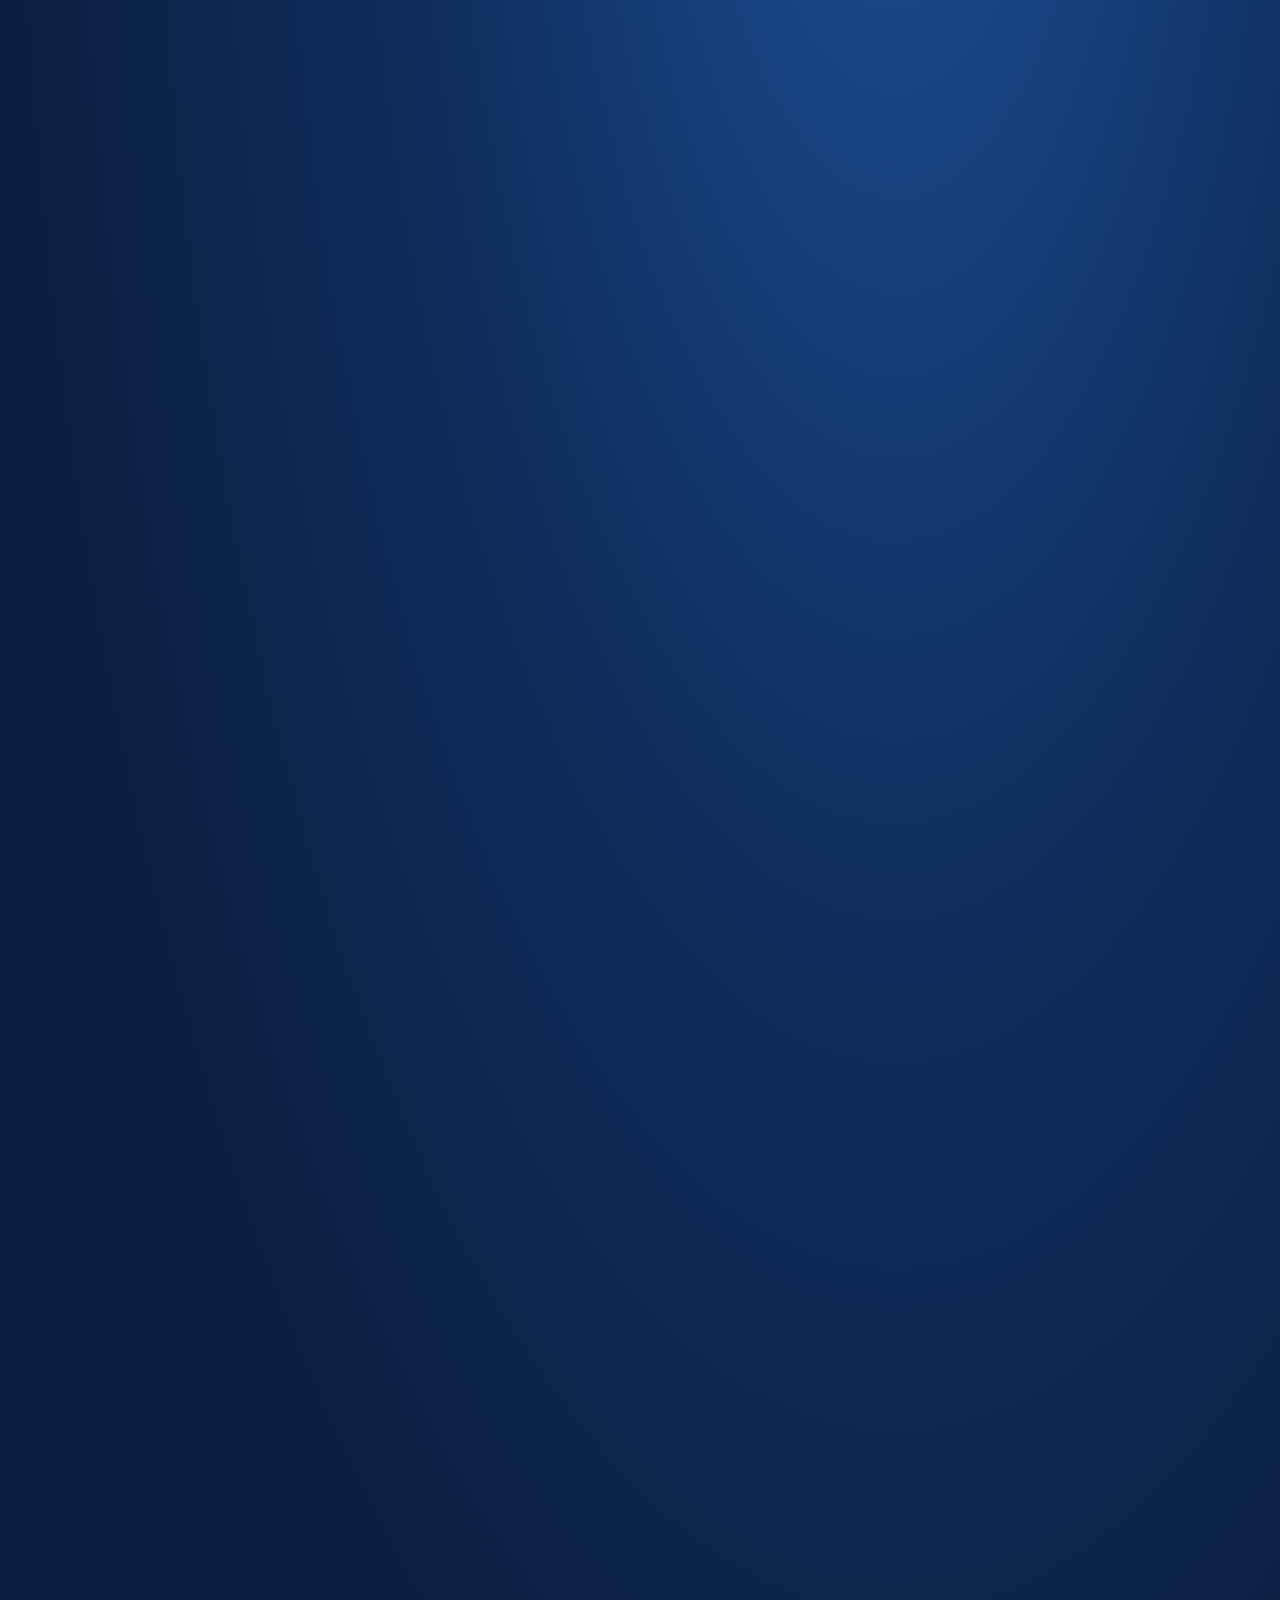
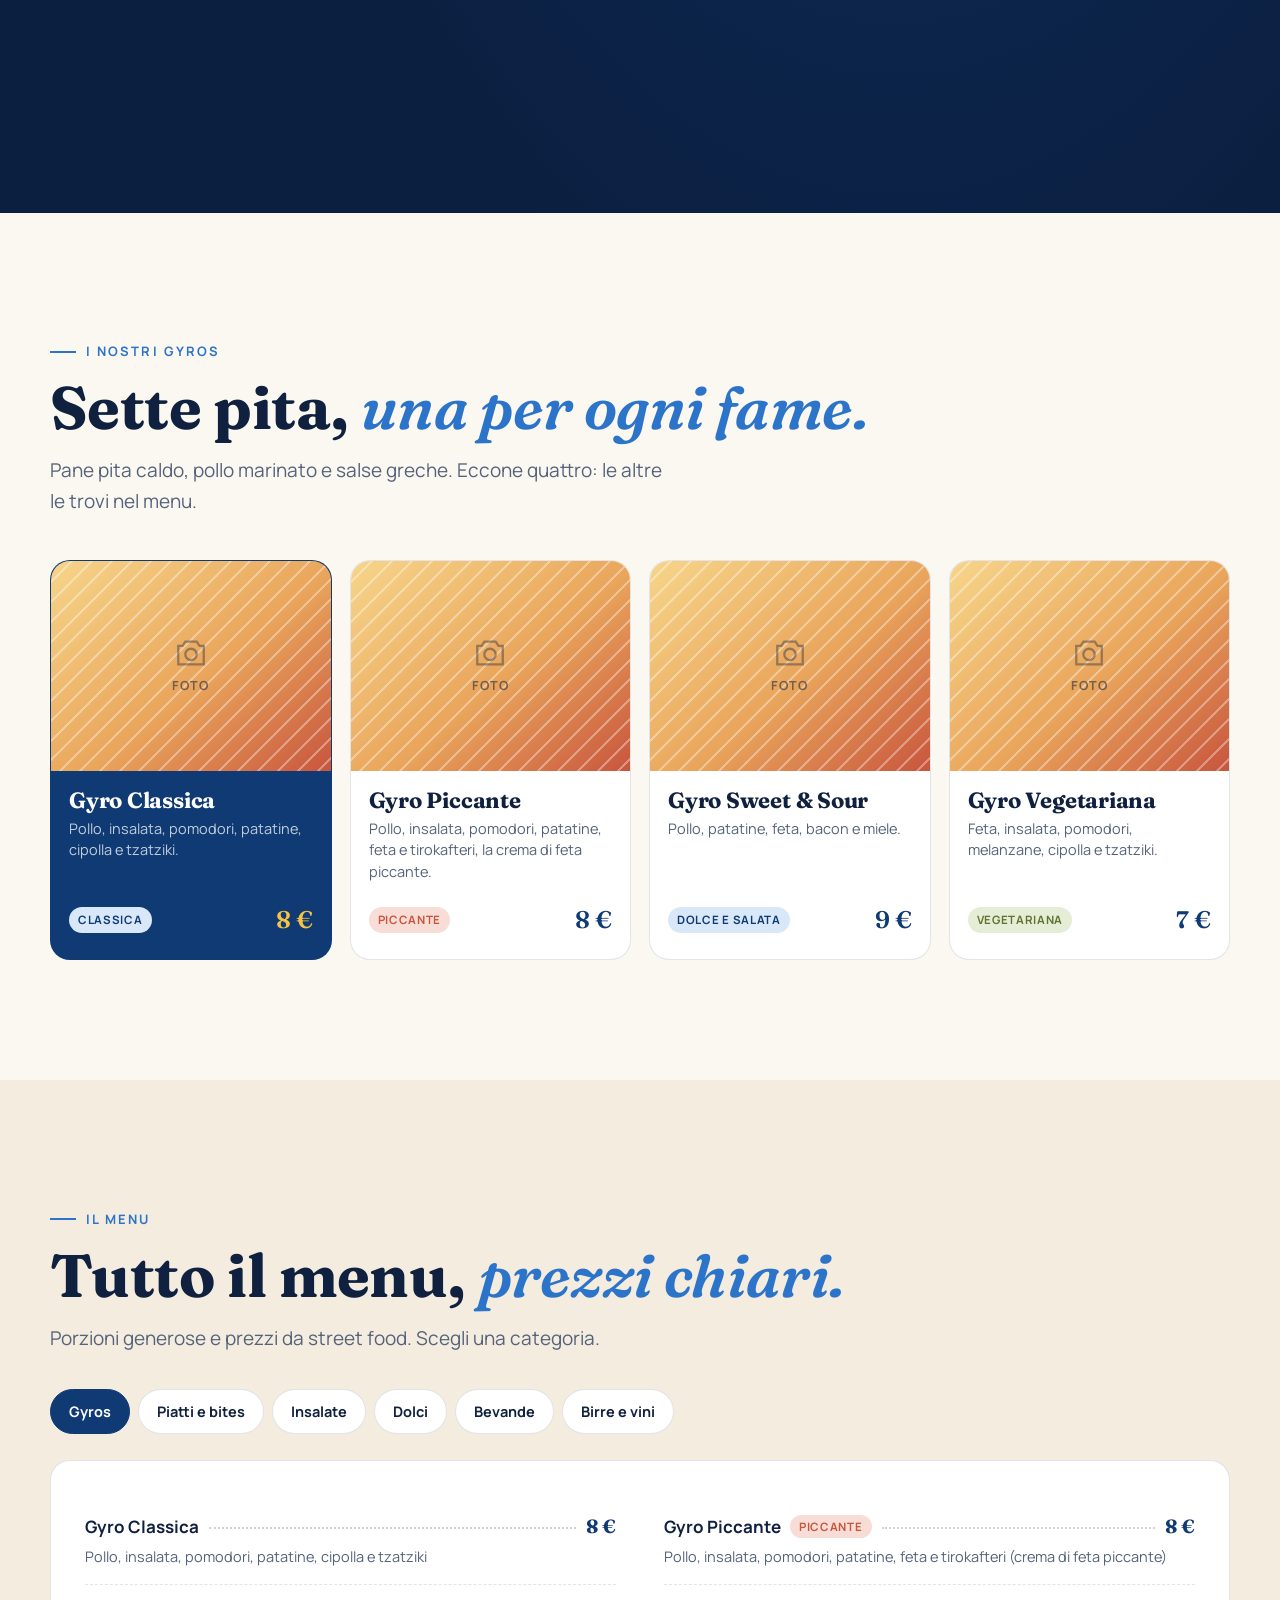
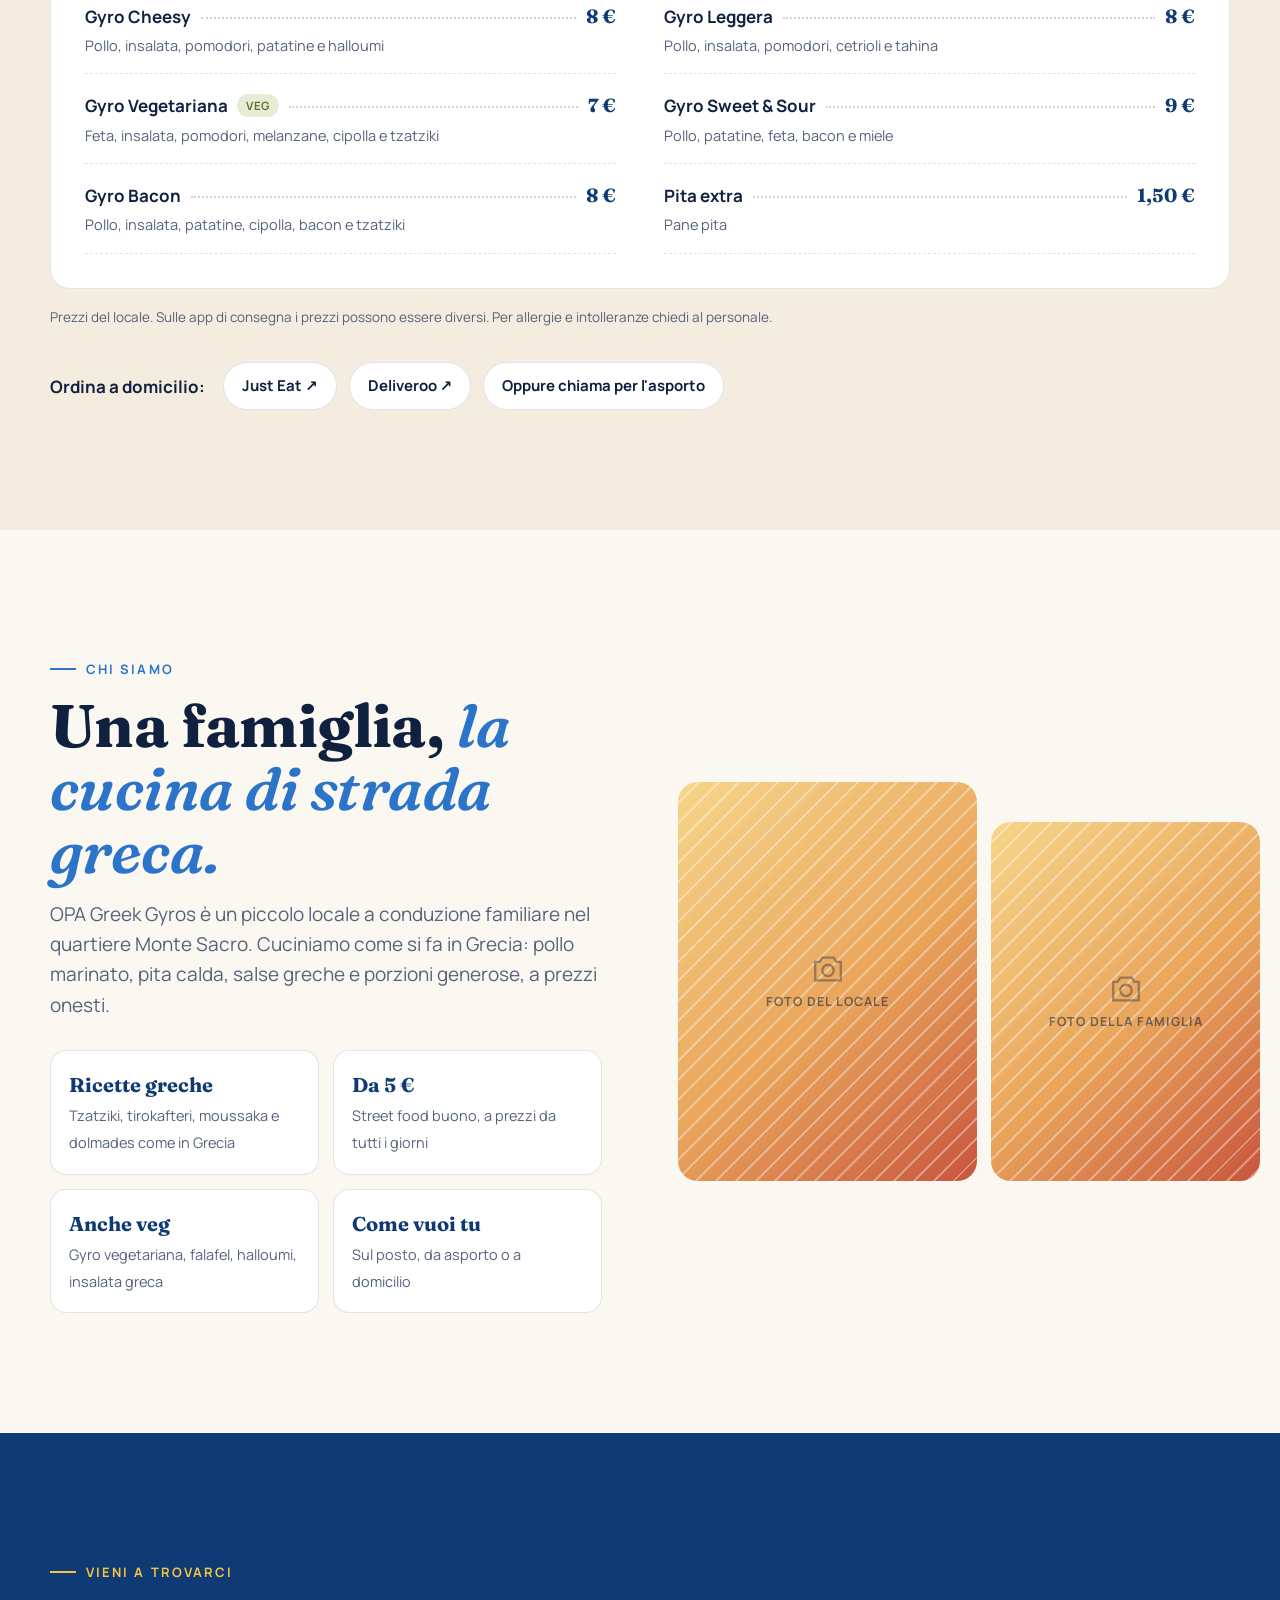
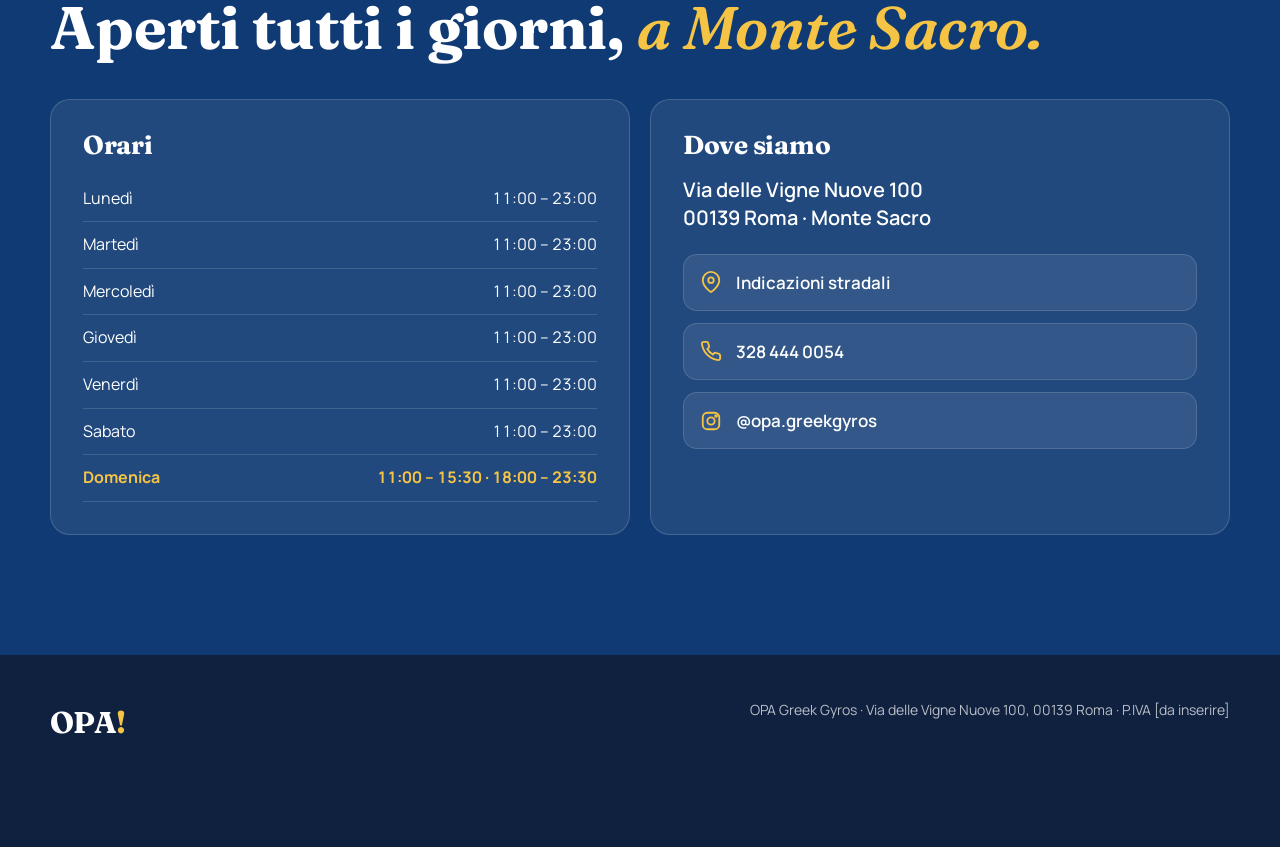
==== commit 9794b740: "Bozza OPA: "Come nasce il tuo gyros" in 3D vero con Three.js - Ogni ingrediente diventa un oggetto 3" ====
--- a/bozze/opa-greek-gyros/index.html
+++ b/bozze/opa-greek-gyros/index.html
@@ -215,6 +215,7 @@
 @media(min-width:821px){.vl::before{content:"";position:absolute;inset:0;z-index:1;background:linear-gradient(90deg,rgba(11,31,64,.55),transparent 22%);pointer-events:none}}
 .credits{opacity:.6;font-size:12.5px}
 
+#scene>canvas{position:absolute;inset:0;width:100%;height:100%;display:block}
 /* segnaposto foto */
 .ph{position:relative;display:grid;place-items:center;text-align:center;color:rgba(16,33,63,.55);font-size:12.5px;font-weight:700;letter-spacing:.08em;text-transform:uppercase;
   background:repeating-linear-gradient(135deg,rgba(255,255,255,.35) 0 2px,transparent 2px 14px),linear-gradient(140deg,#f6d58a,#e9a55b 55%,#c8553d)}
@@ -380,7 +381,7 @@
         <li><b>Verdure fresche</b><span>Pomodori, cipolla e insalata, tagliati freschi.</span></li>
         <li><b>Patatine</b><span>Dorate e croccanti, dentro la pita come in Grecia.</span></li>
         <li><b>Tzatziki</b><span>Cremoso: yogurt, cetriolo e aglio.</span></li>
-        <li><b>Si chiude. Opa!</b><span>Avvolta nella carta, pronta da mordere.</span></li>
+        <li><b>Pronto. Opa!</b><span>Tutto sulla pita calda, pronto da gustare.</span></li>
       </ol>
       <div class="step-now" id="stepNow"><b>Pita calda</b><span>Pane pita morbido, scaldato al momento.</span></div>
       <div class="bbar"><i id="buildBar"></i></div>
@@ -584,6 +585,8 @@
   <a class="btn btn-lemon" href="#menu">Menu</a>
 </div>
 
+<script src="three.min.js"></script>
+<script src="gyro-3d.js"></script>
 <script src="gyro-foto.js"></script>
 <script>
 (function(){
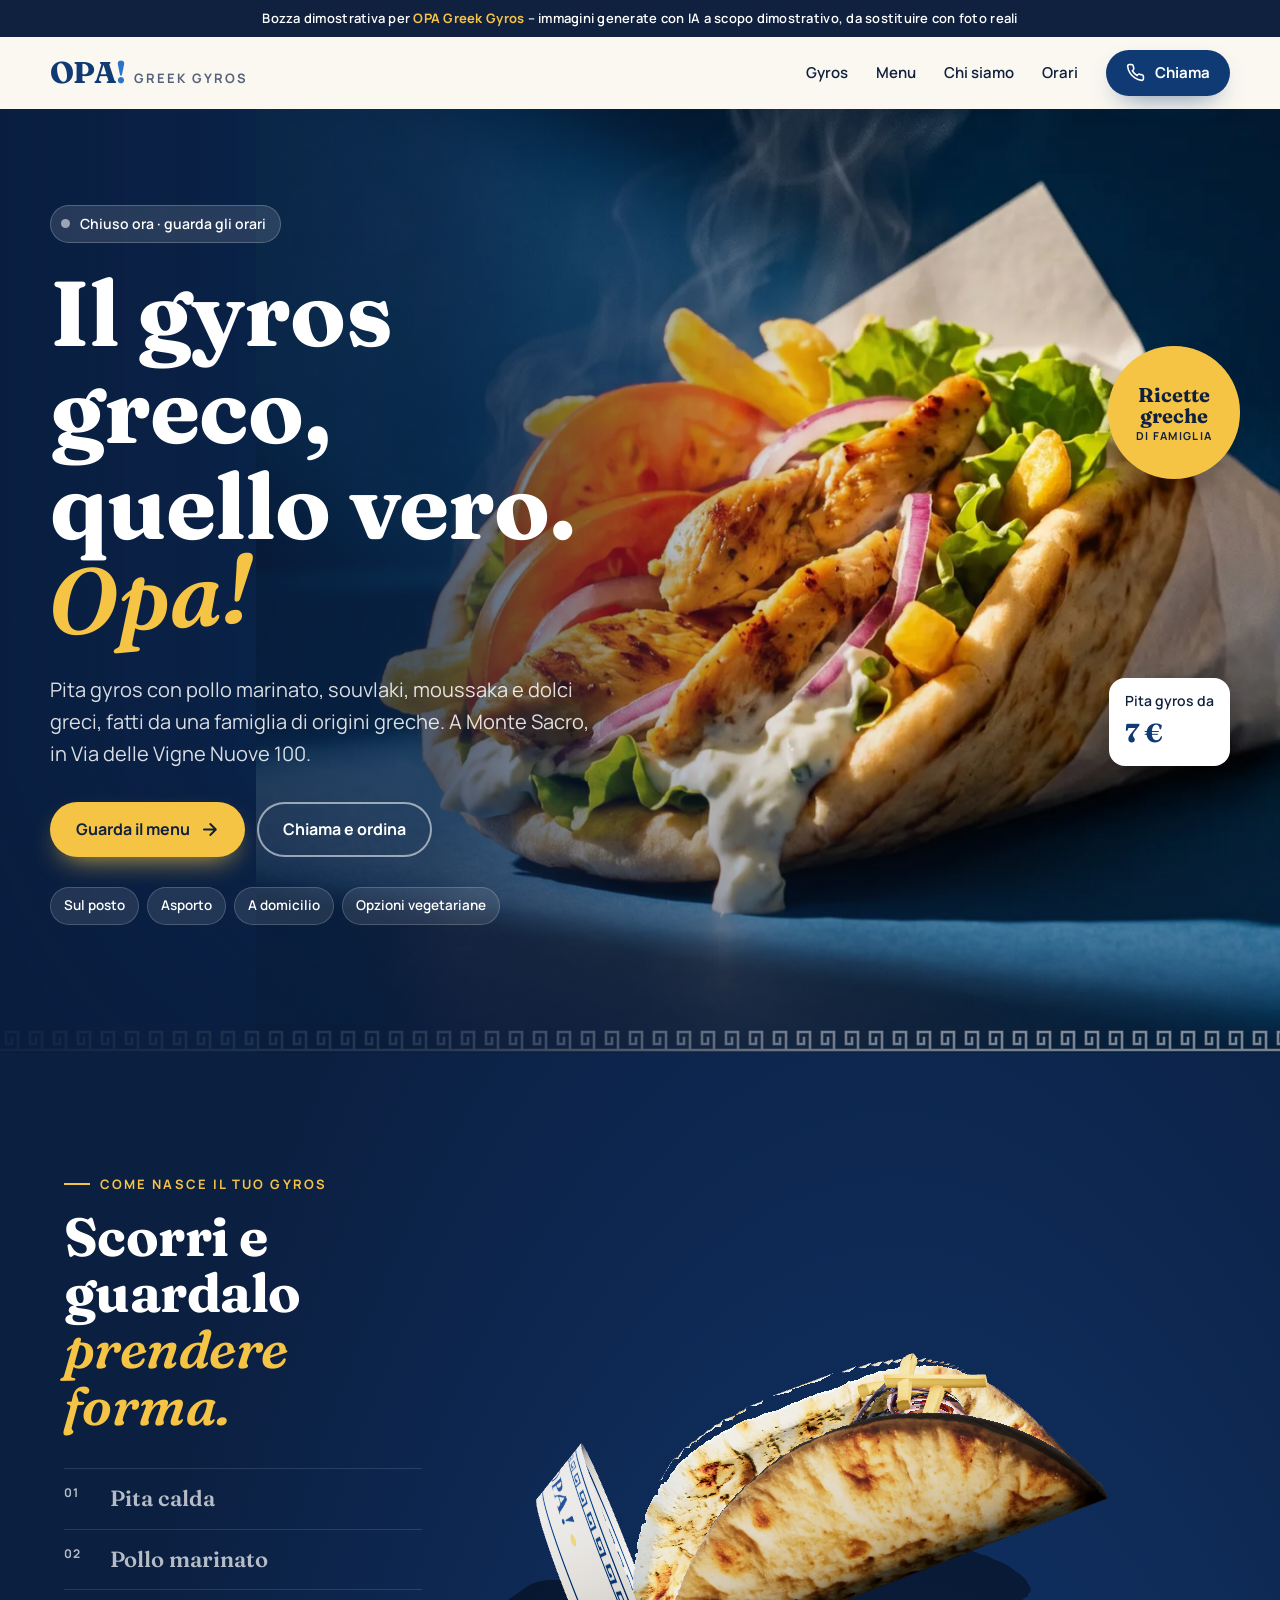
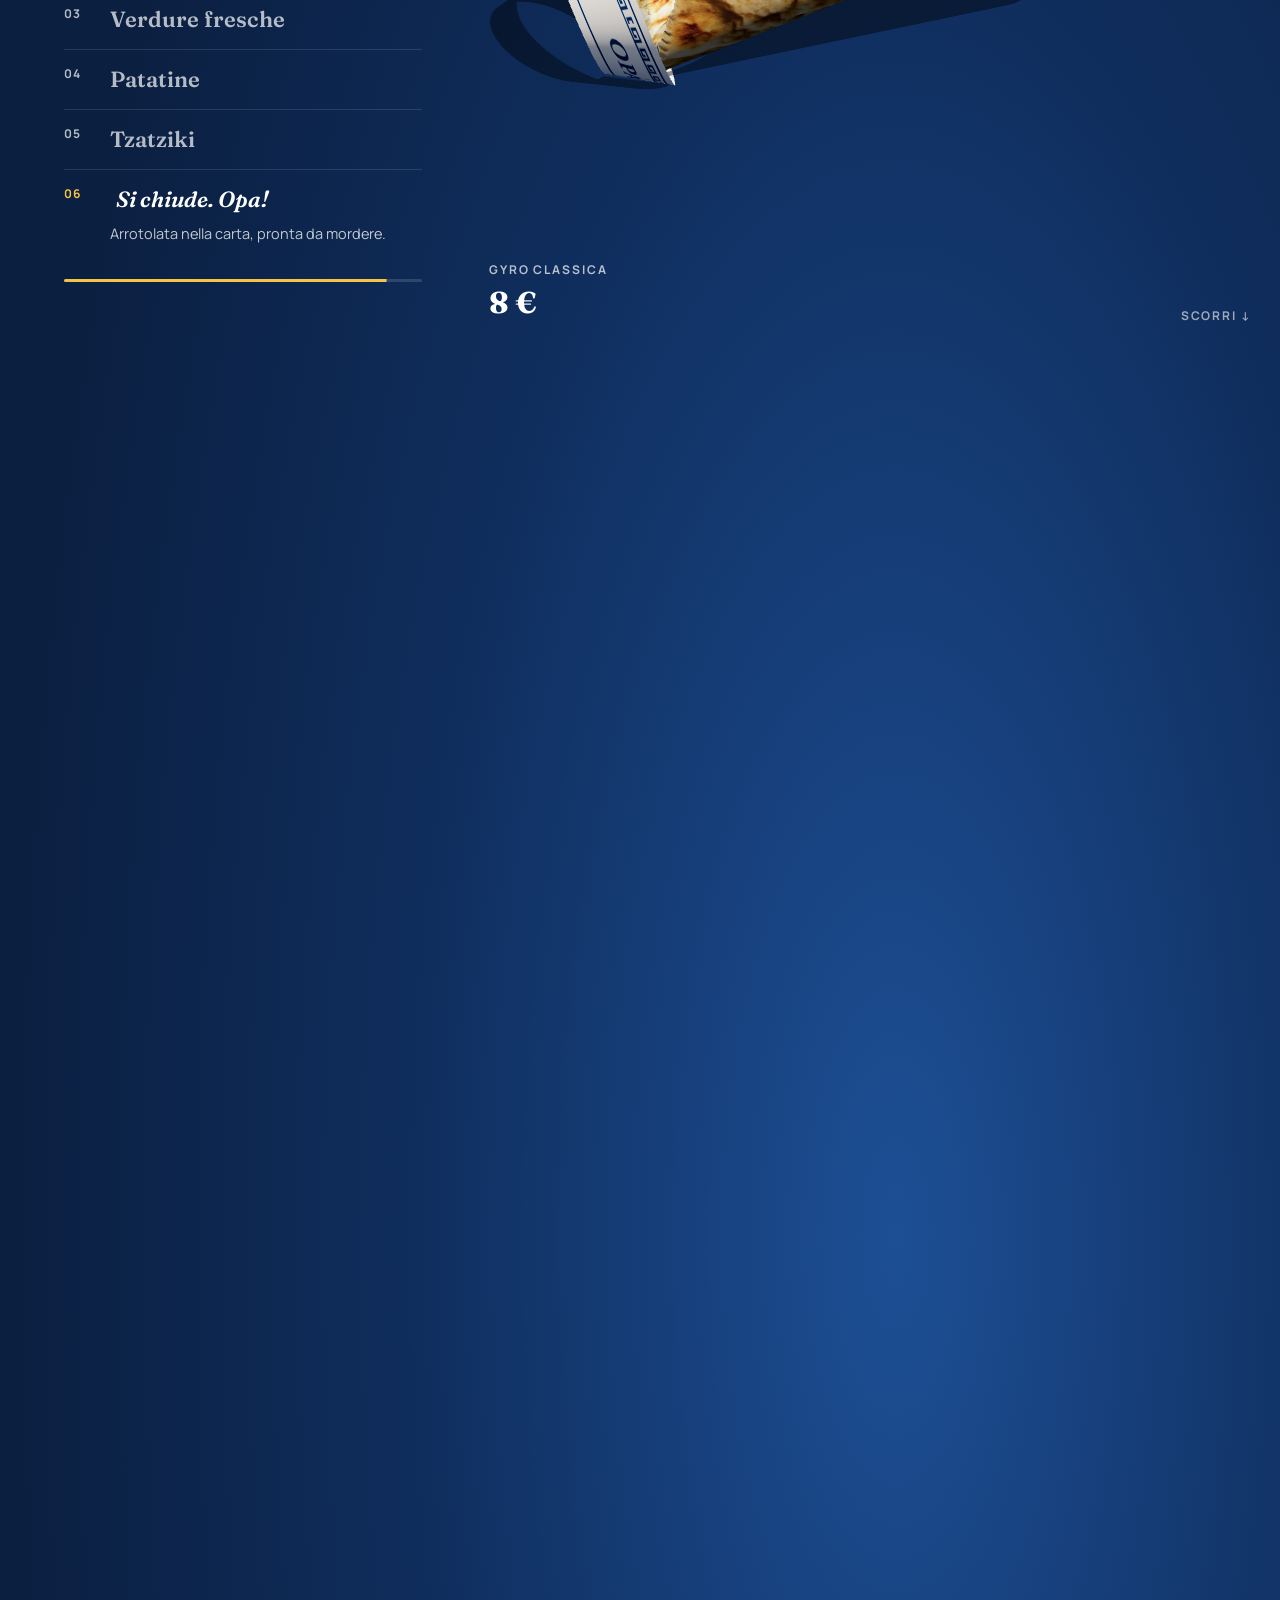
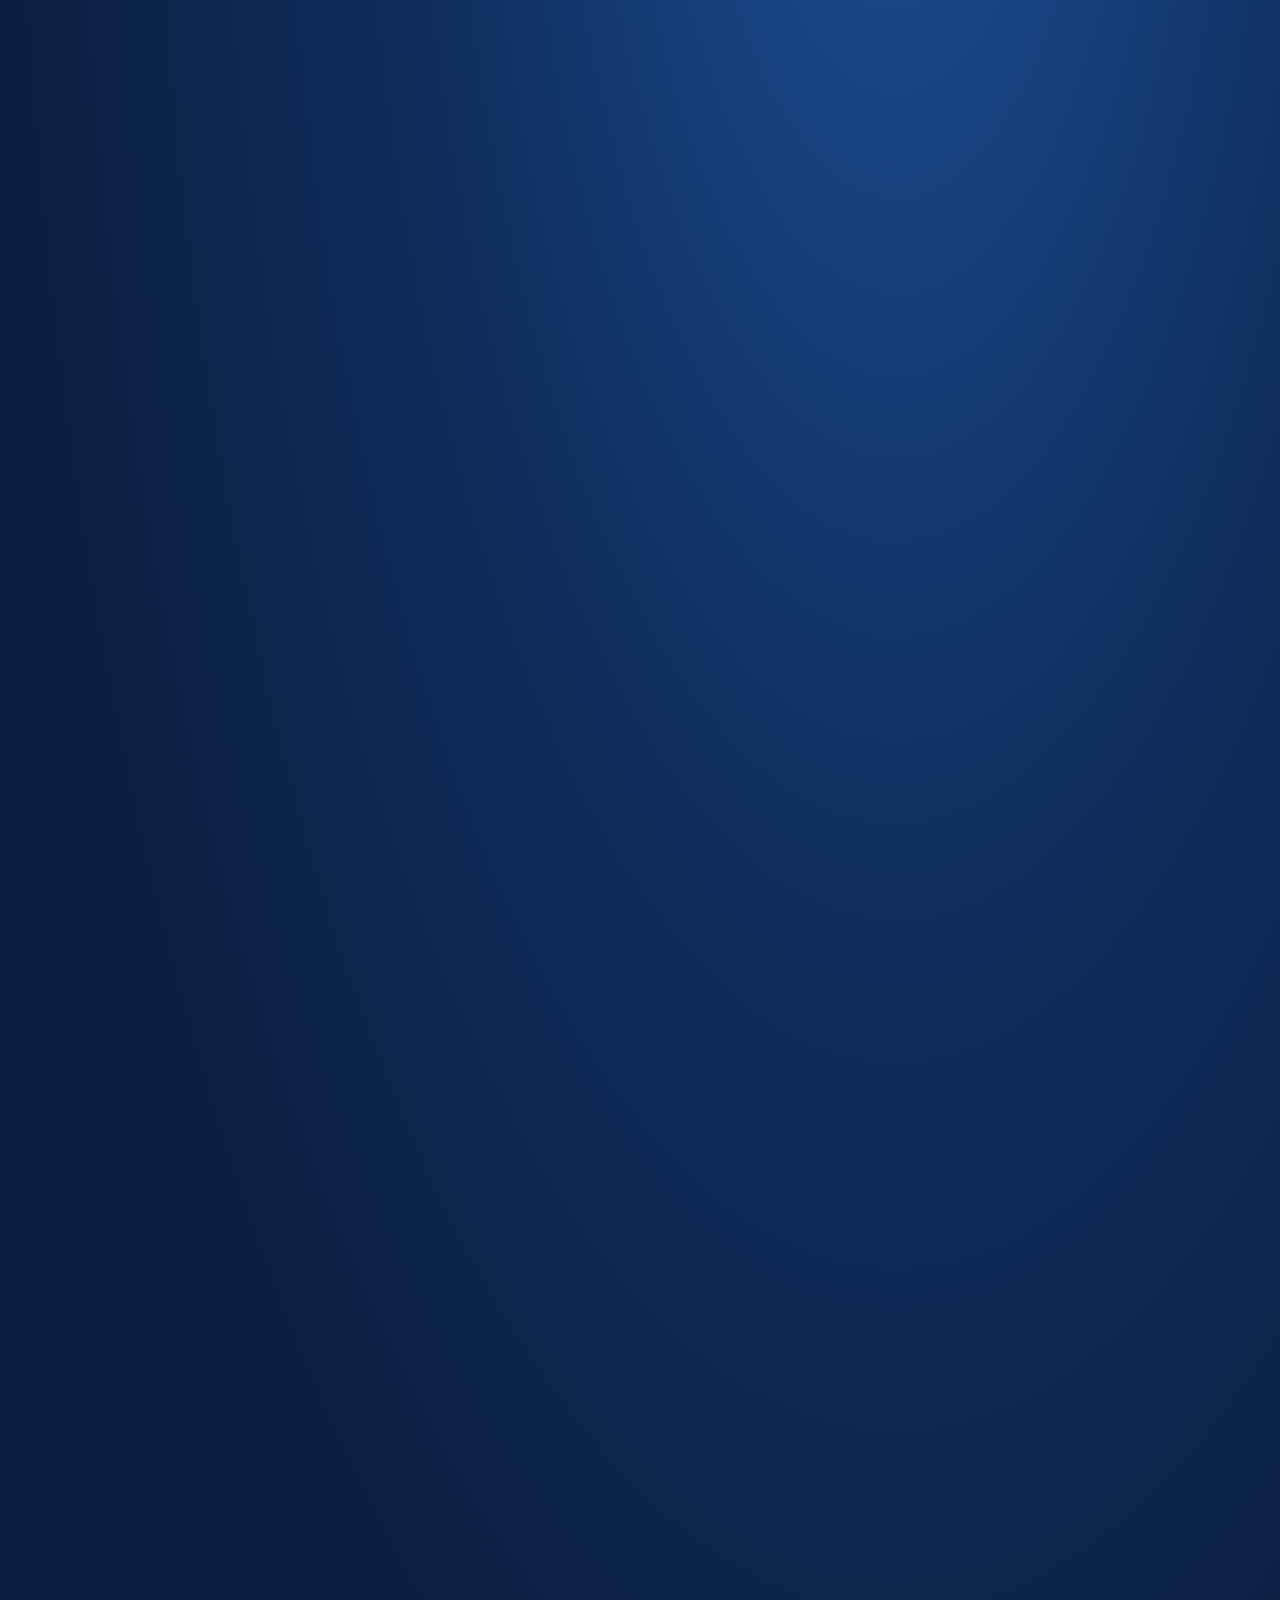
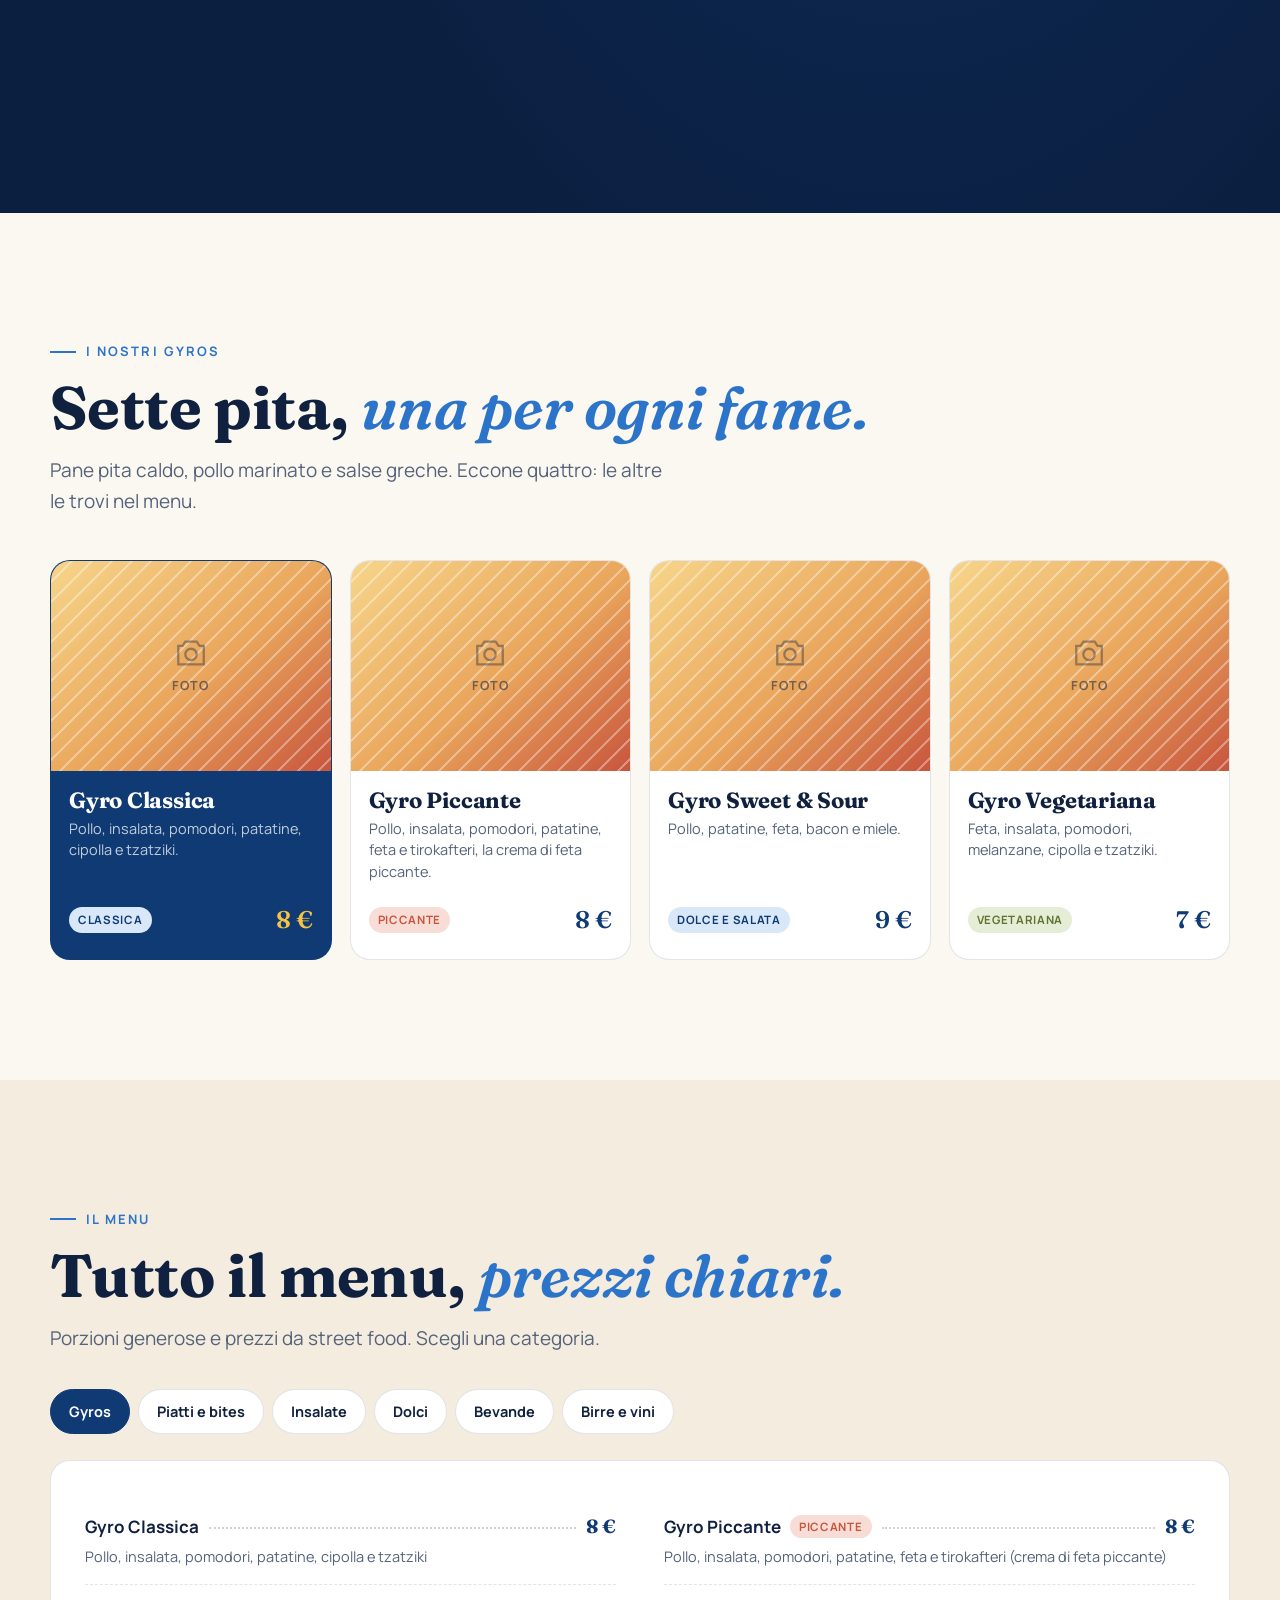
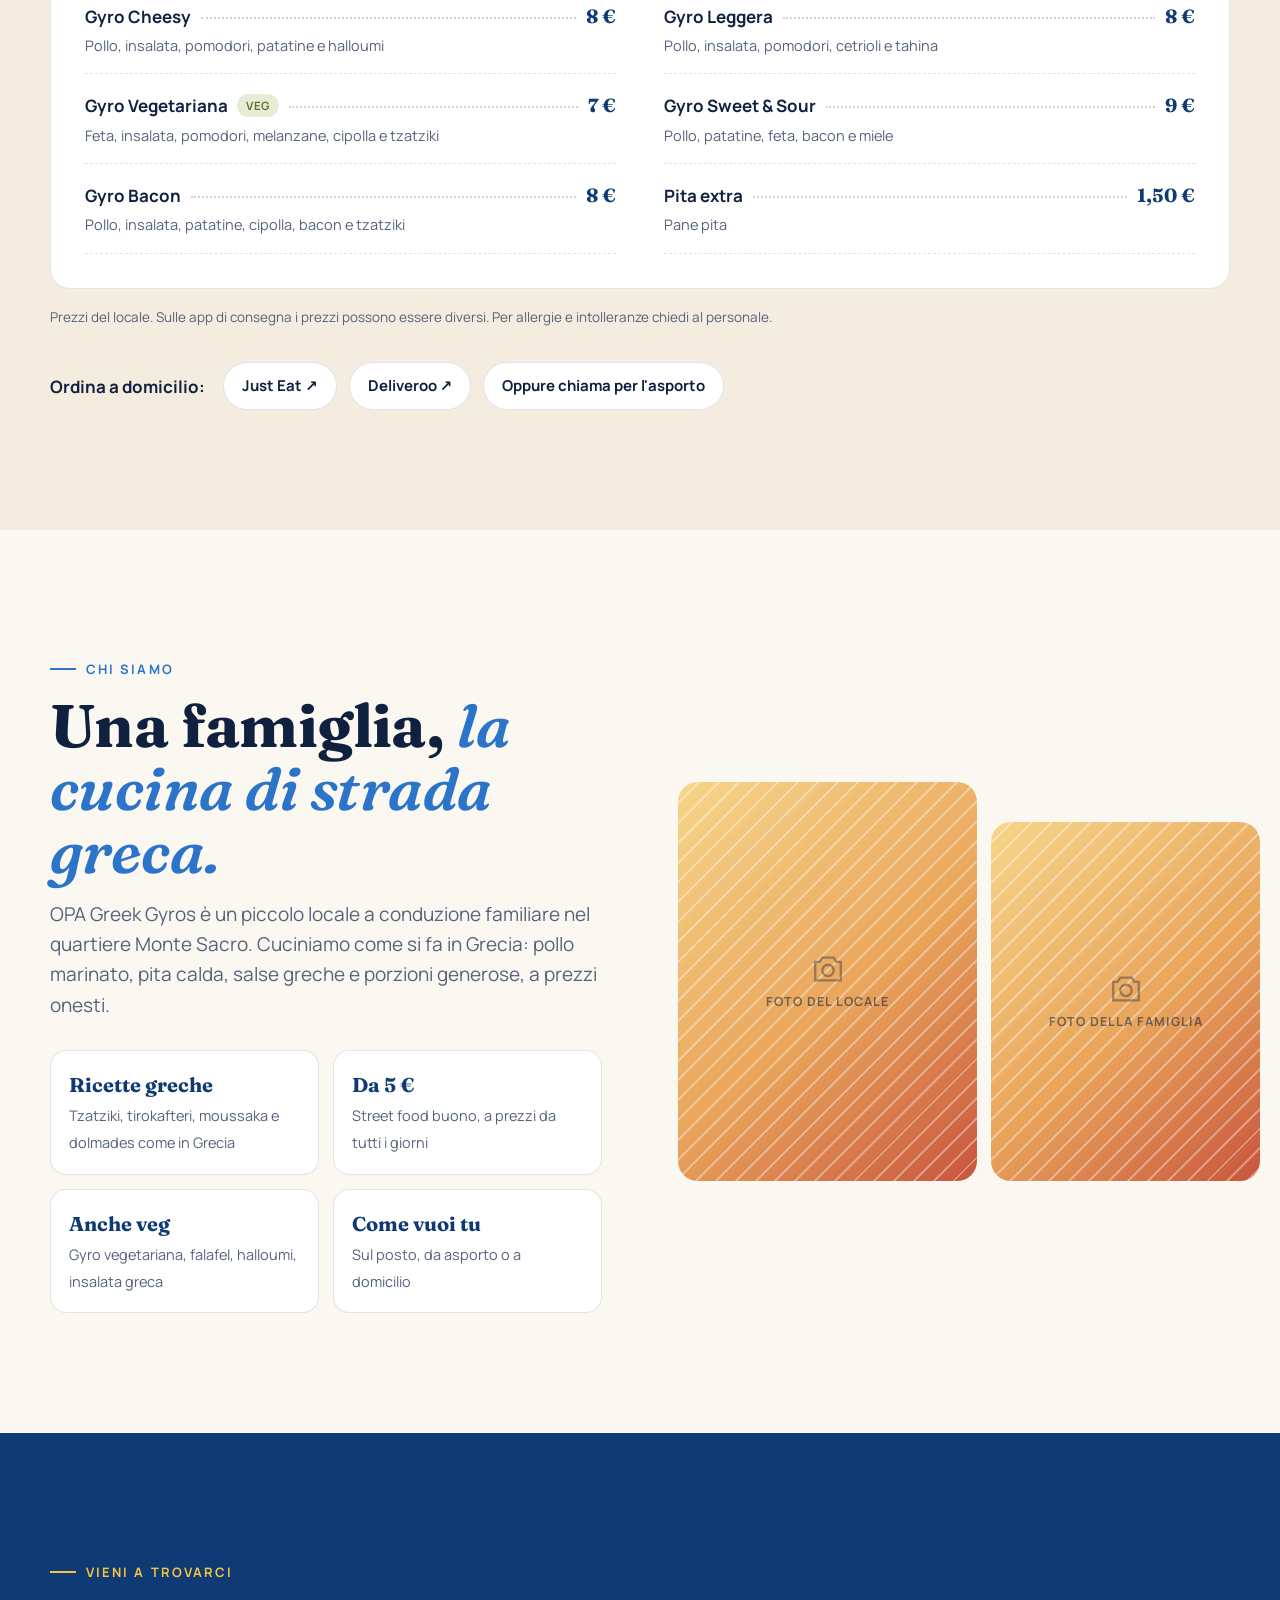
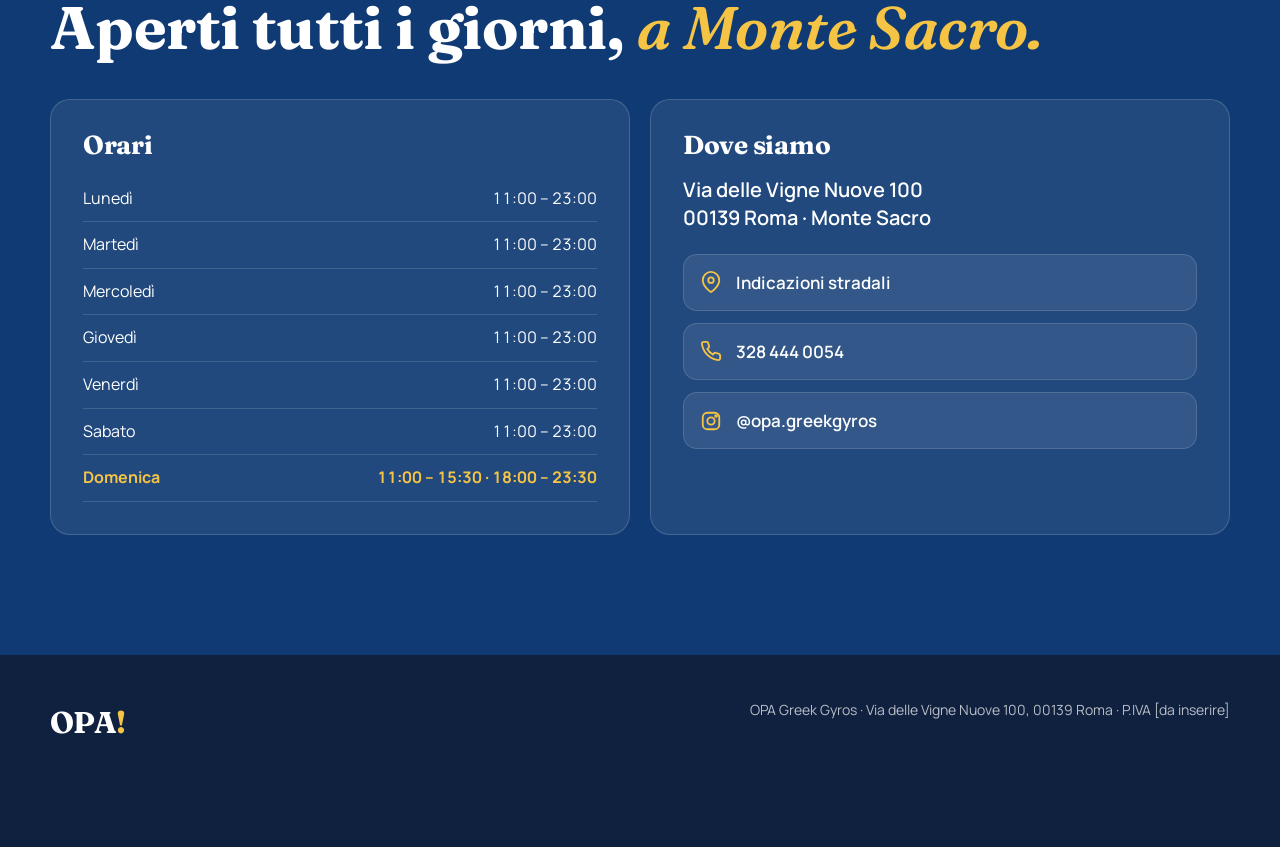
==== commit 6f9abb26: "Bozza OPA: ingredienti che si appoggiano davvero, patatine 3D singole, pita che si arrotola nella ca" ====
--- a/bozze/opa-greek-gyros/index.html
+++ b/bozze/opa-greek-gyros/index.html
@@ -381,7 +381,7 @@
         <li><b>Verdure fresche</b><span>Pomodori, cipolla e insalata, tagliati freschi.</span></li>
         <li><b>Patatine</b><span>Dorate e croccanti, dentro la pita come in Grecia.</span></li>
         <li><b>Tzatziki</b><span>Cremoso: yogurt, cetriolo e aglio.</span></li>
-        <li><b>Pronto. Opa!</b><span>Tutto sulla pita calda, pronto da gustare.</span></li>
+        <li><b>Si chiude. Opa!</b><span>Arrotolata nella carta, pronta da mordere.</span></li>
       </ol>
       <div class="step-now" id="stepNow"><b>Pita calda</b><span>Pane pita morbido, scaldato al momento.</span></div>
       <div class="bbar"><i id="buildBar"></i></div>
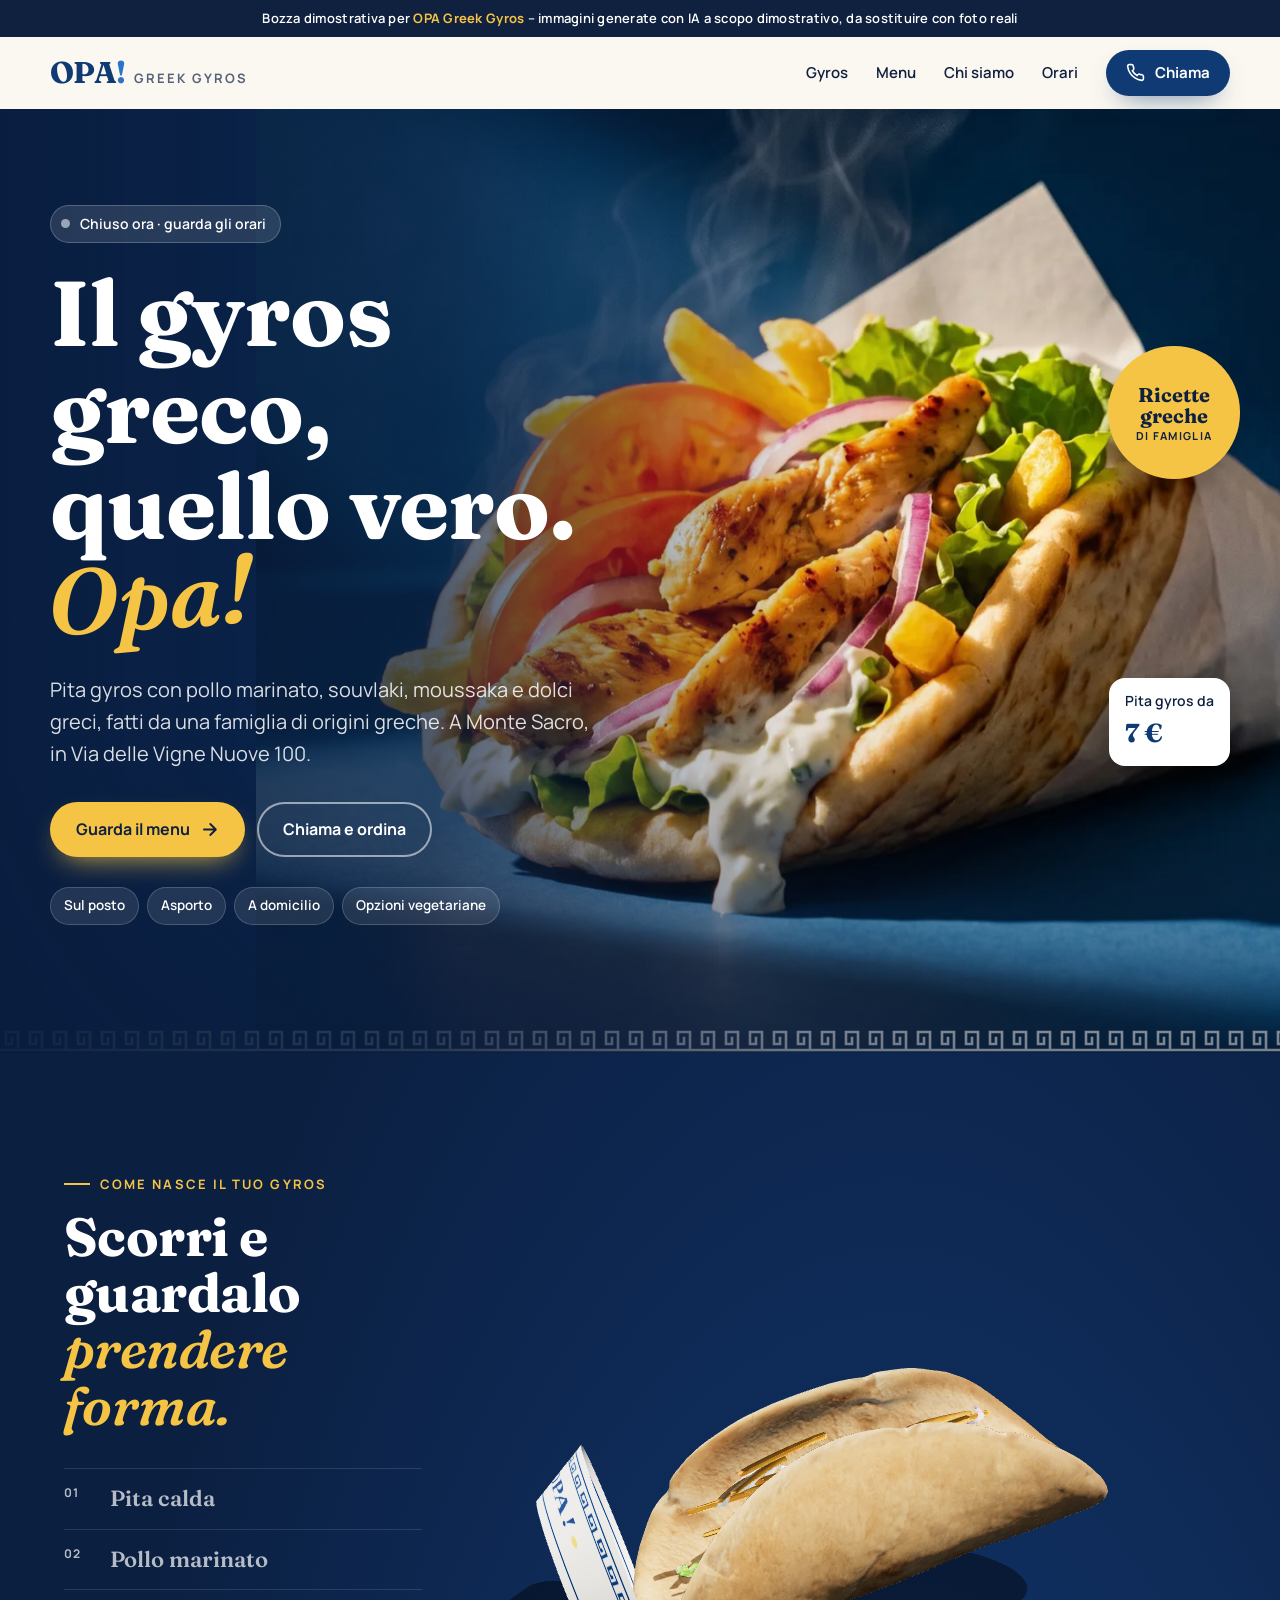
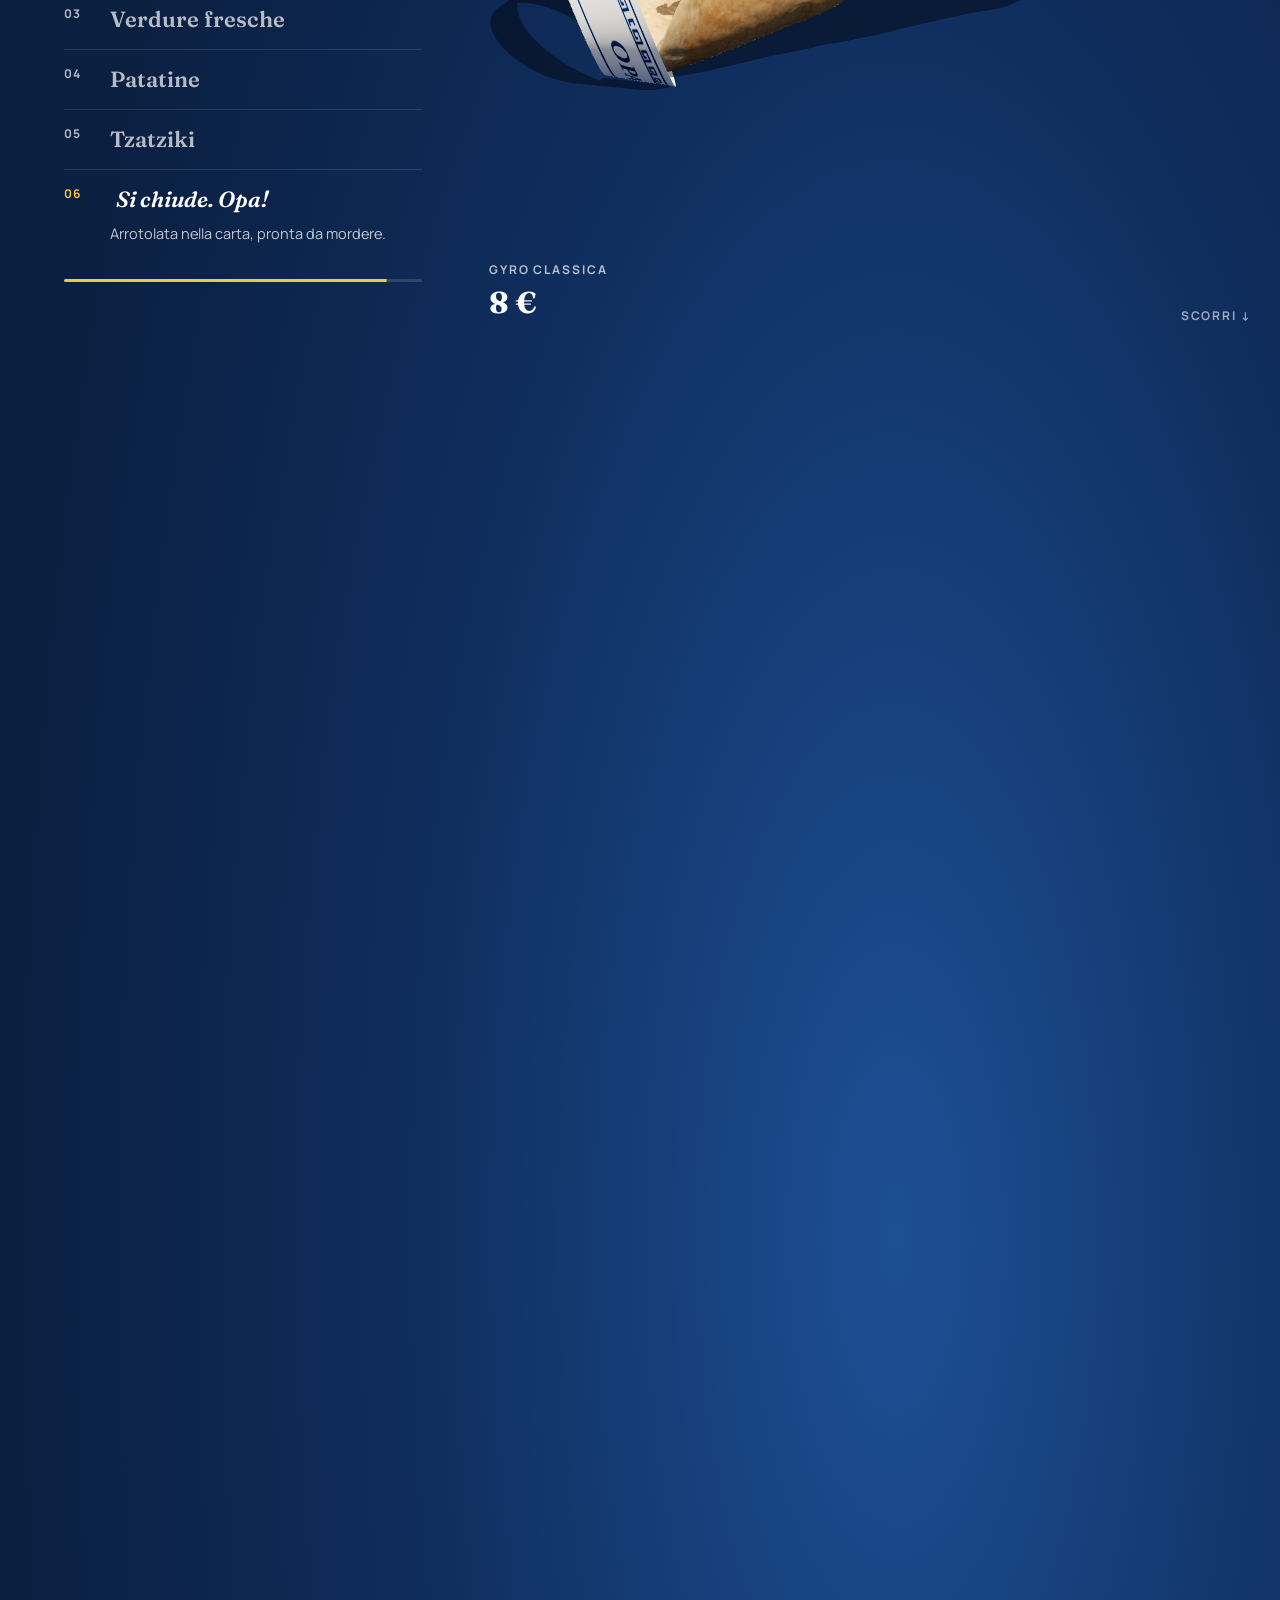
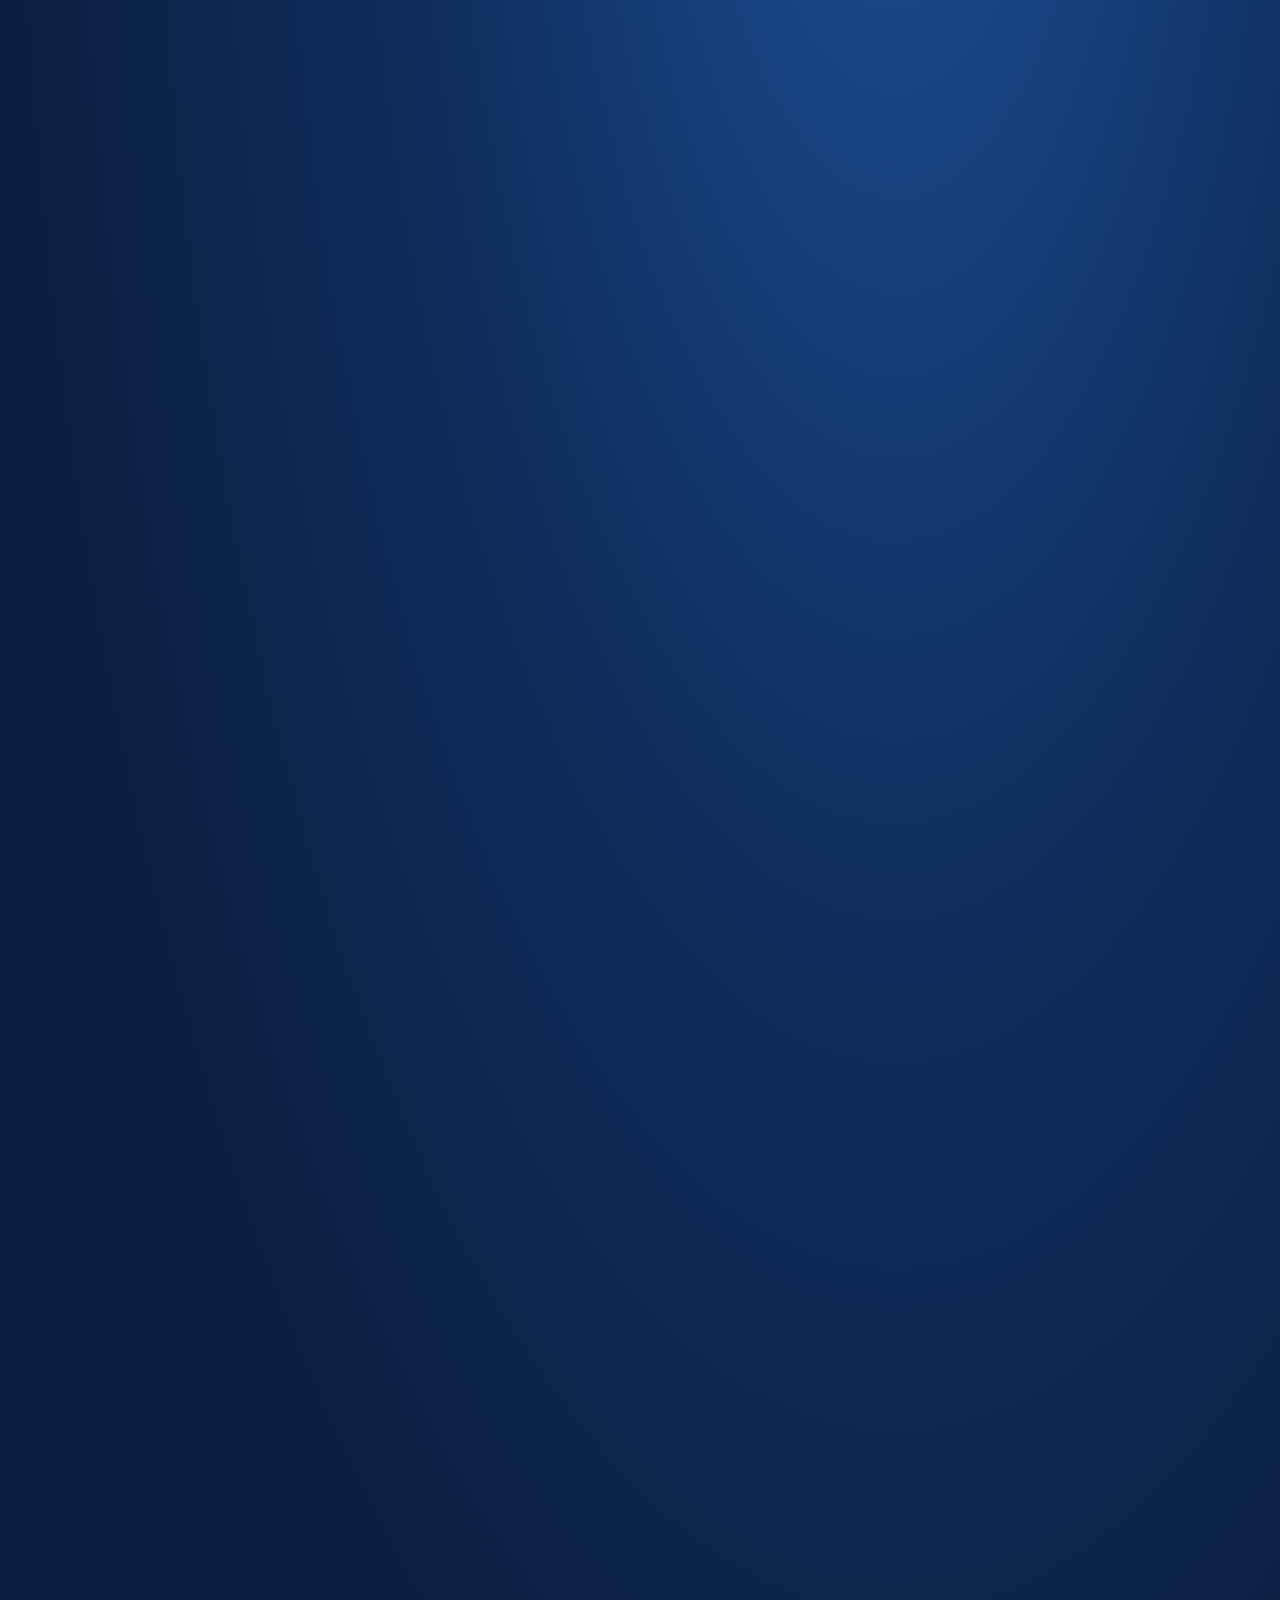
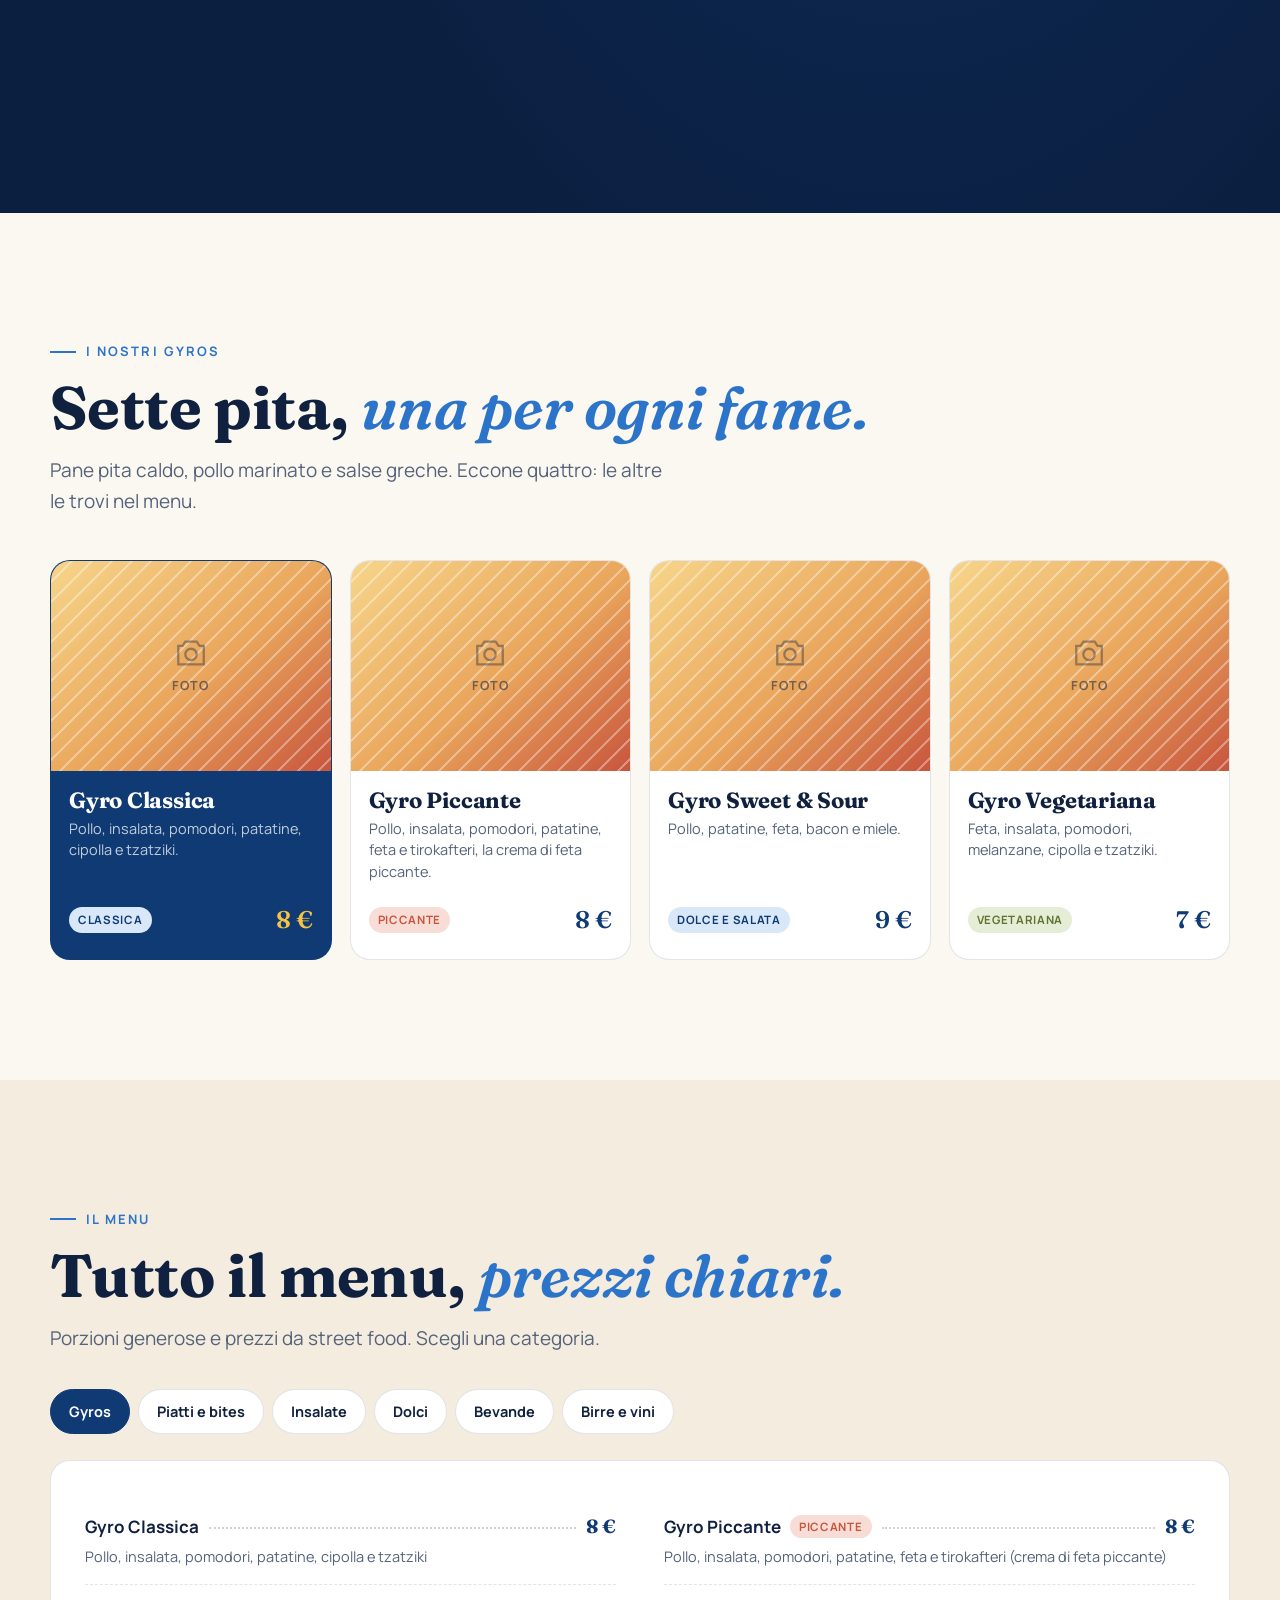
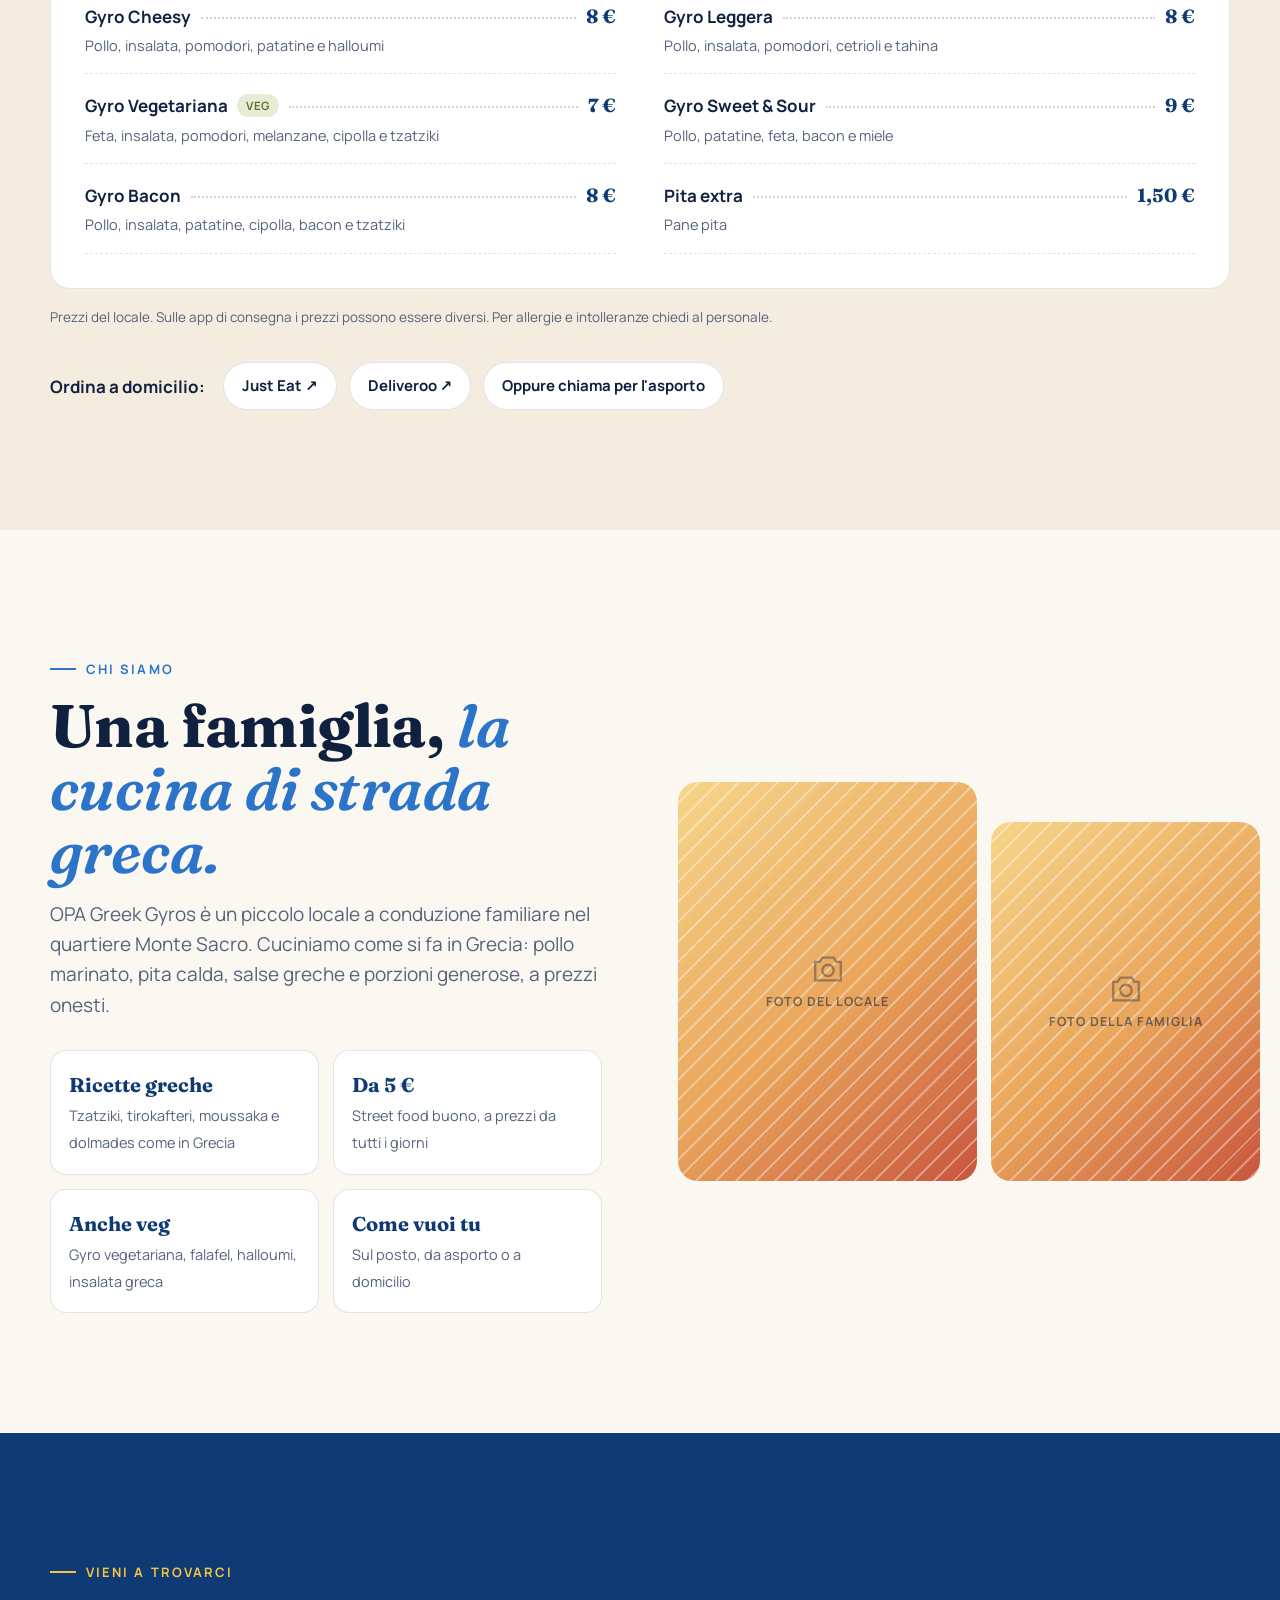
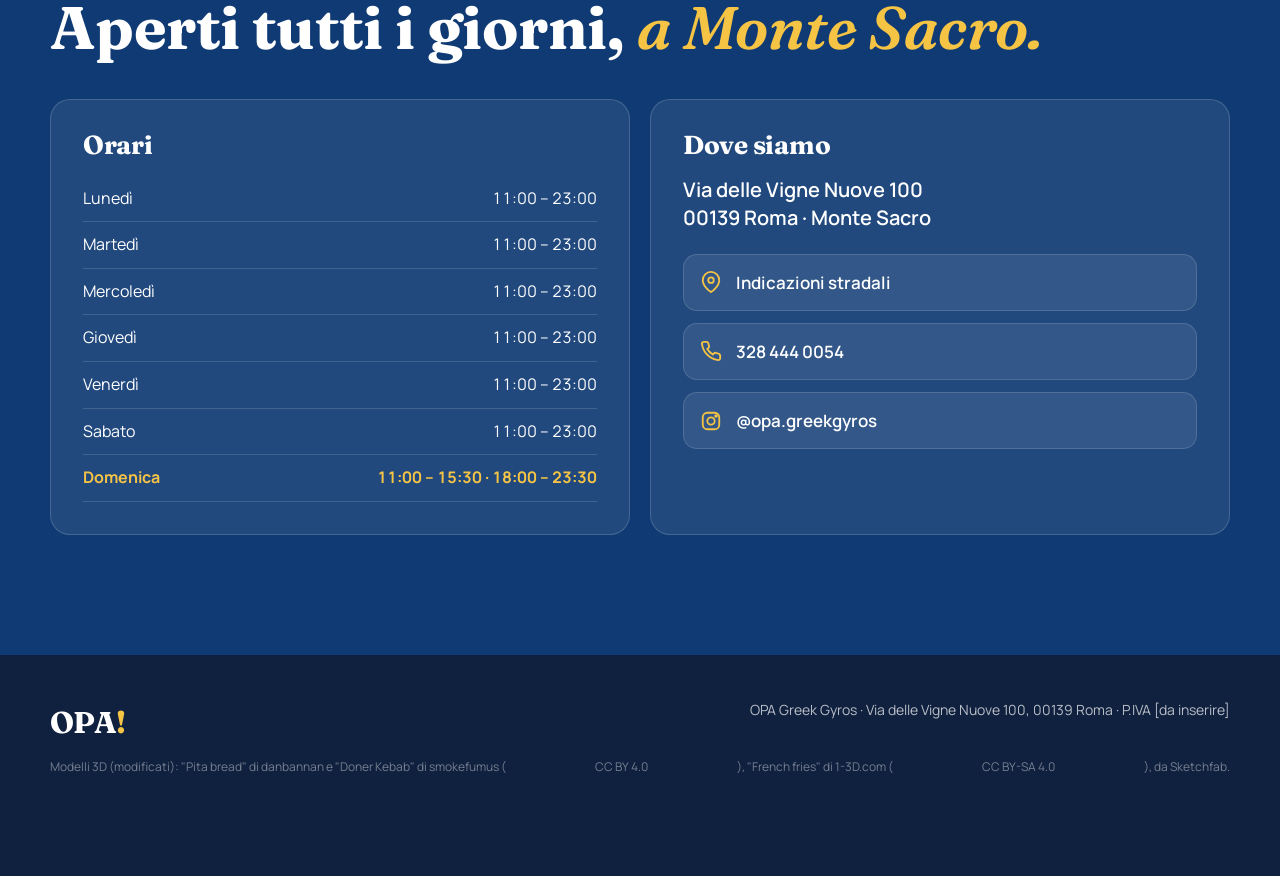
==== commit c79baaaa: "Bozza OPA: scena con modelli 3D veri (pita, carne, lattuga, pomodoro, cipolla, patatine) che si appo" ====
--- a/bozze/opa-greek-gyros/index.html
+++ b/bozze/opa-greek-gyros/index.html
@@ -578,6 +578,7 @@
     <a href="#top" class="logo"><b>OPA<i>!</i></b></a>
     <span>OPA Greek Gyros · Via delle Vigne Nuove 100, 00139 Roma · P.IVA [da inserire]</span>
   </div>
+  <p class="wrap" style="font-size:12px;opacity:.6;margin-top:10px">Modelli 3D (modificati): "Pita bread" di danbannan e "Doner Kebab" di smokefumus (<a href="https://creativecommons.org/licenses/by/4.0/" rel="noopener noreferrer" target="_blank">CC BY 4.0</a>), "French fries" di 1-3D.com (<a href="https://creativecommons.org/licenses/by-sa/4.0/" rel="noopener noreferrer" target="_blank">CC BY-SA 4.0</a>), da Sketchfab.</p>
 </footer>
 
 <div class="callbar">
@@ -586,6 +587,7 @@
 </div>
 
 <script src="three.min.js"></script>
+<script src="GLTFLoader.js"></script>
 <script src="gyro-3d.js"></script>
 <script src="gyro-foto.js"></script>
 <script>
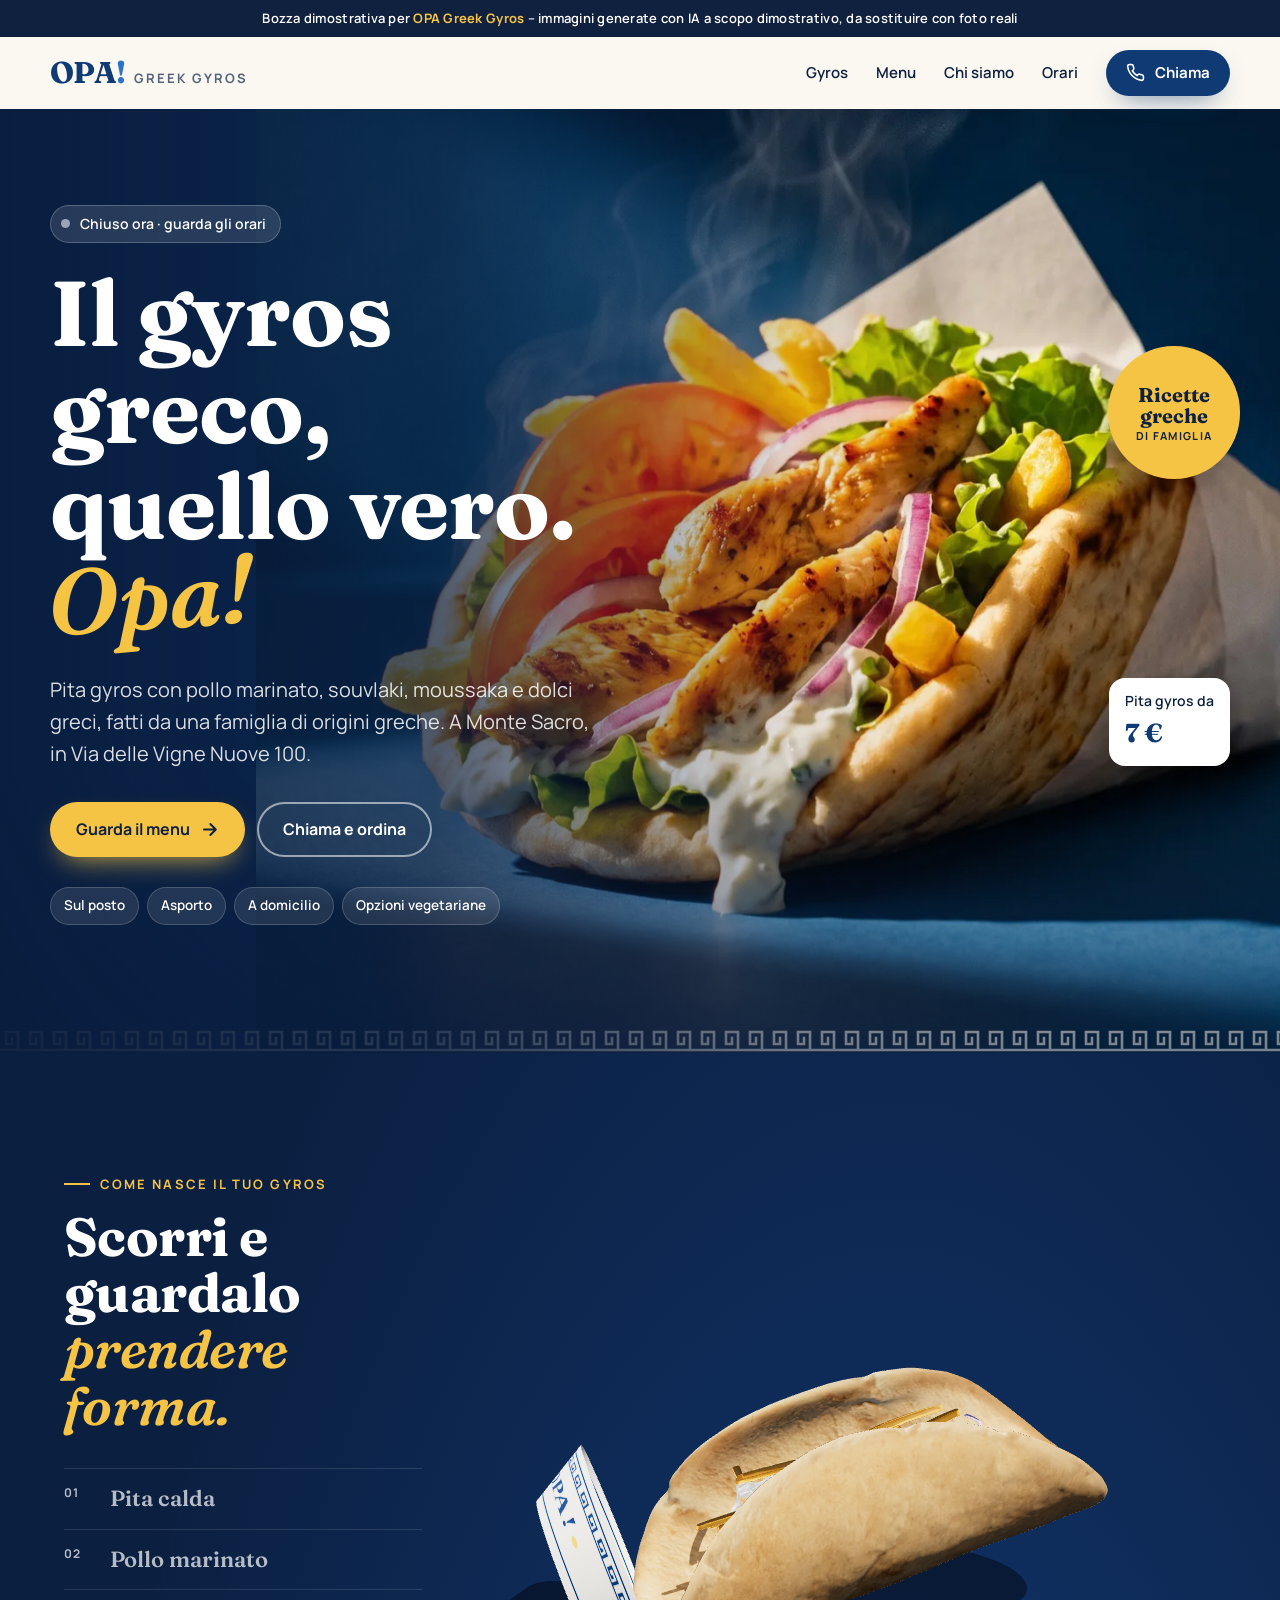
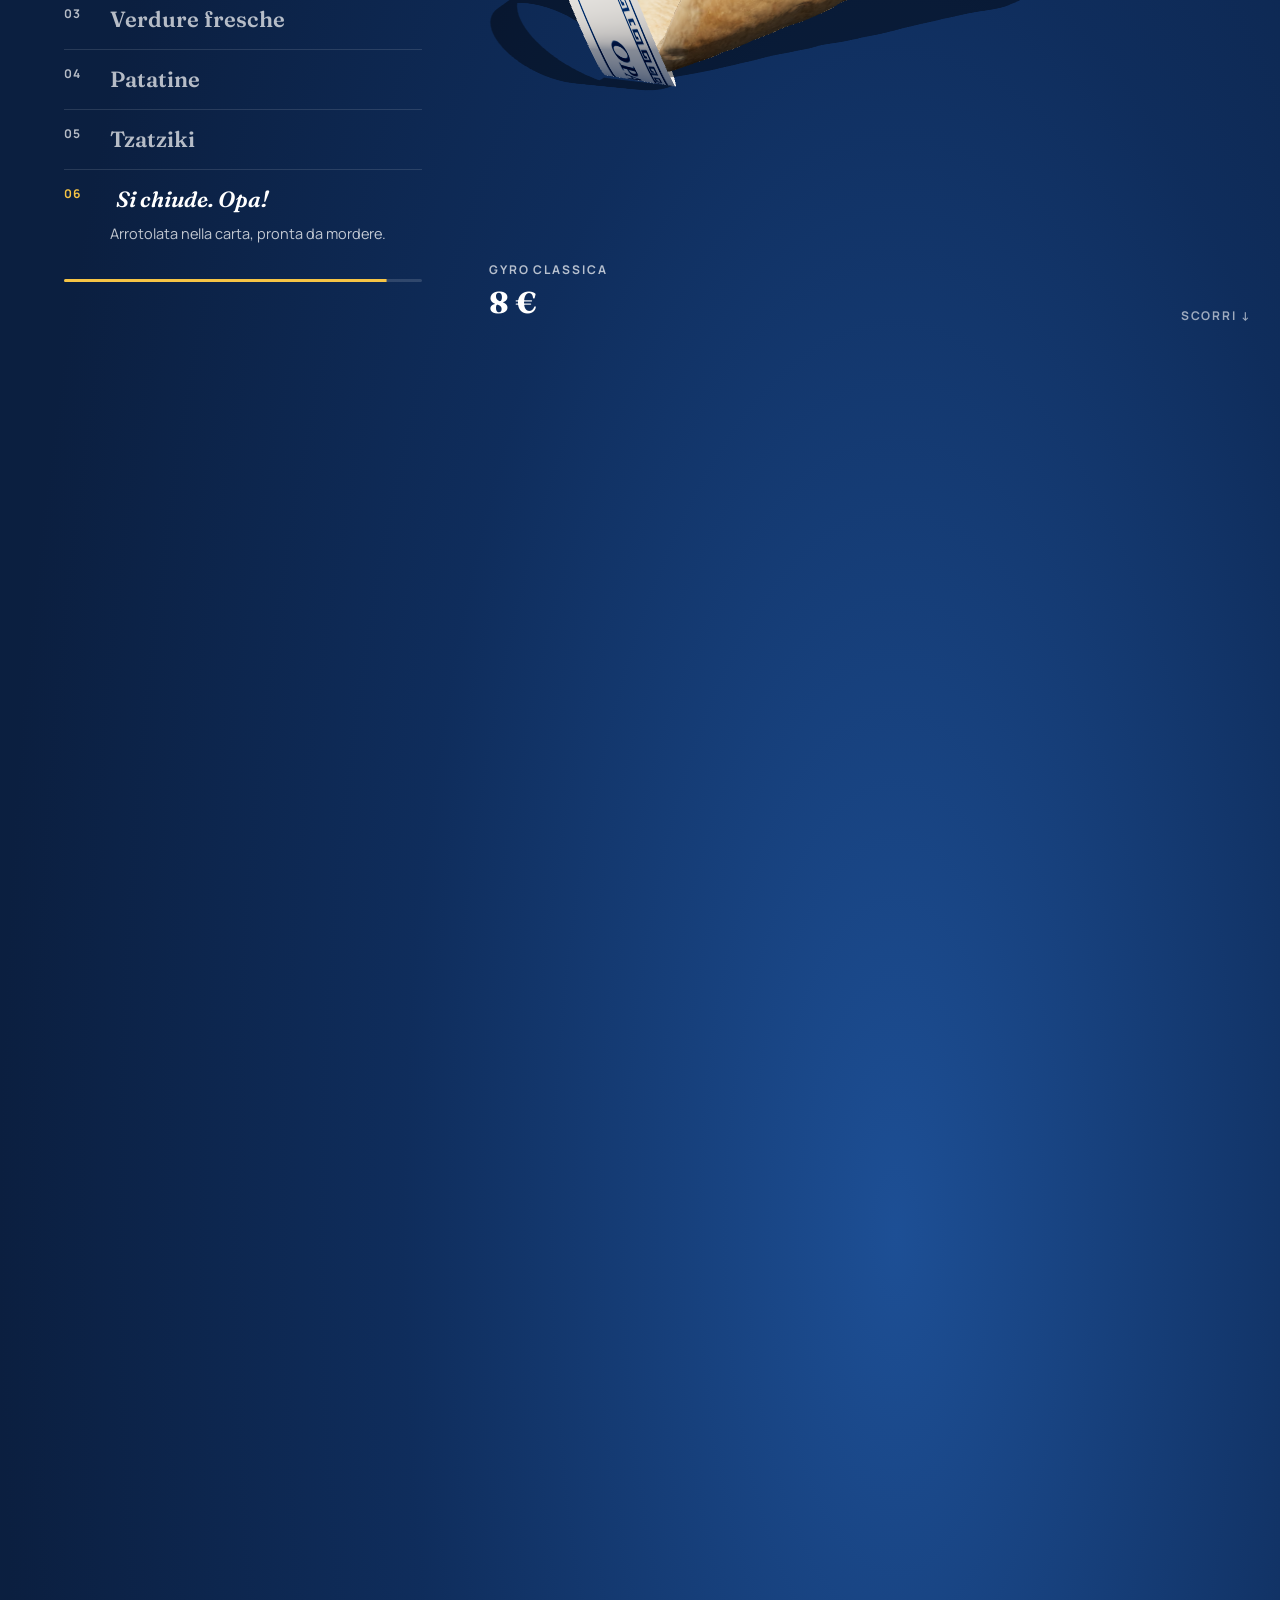
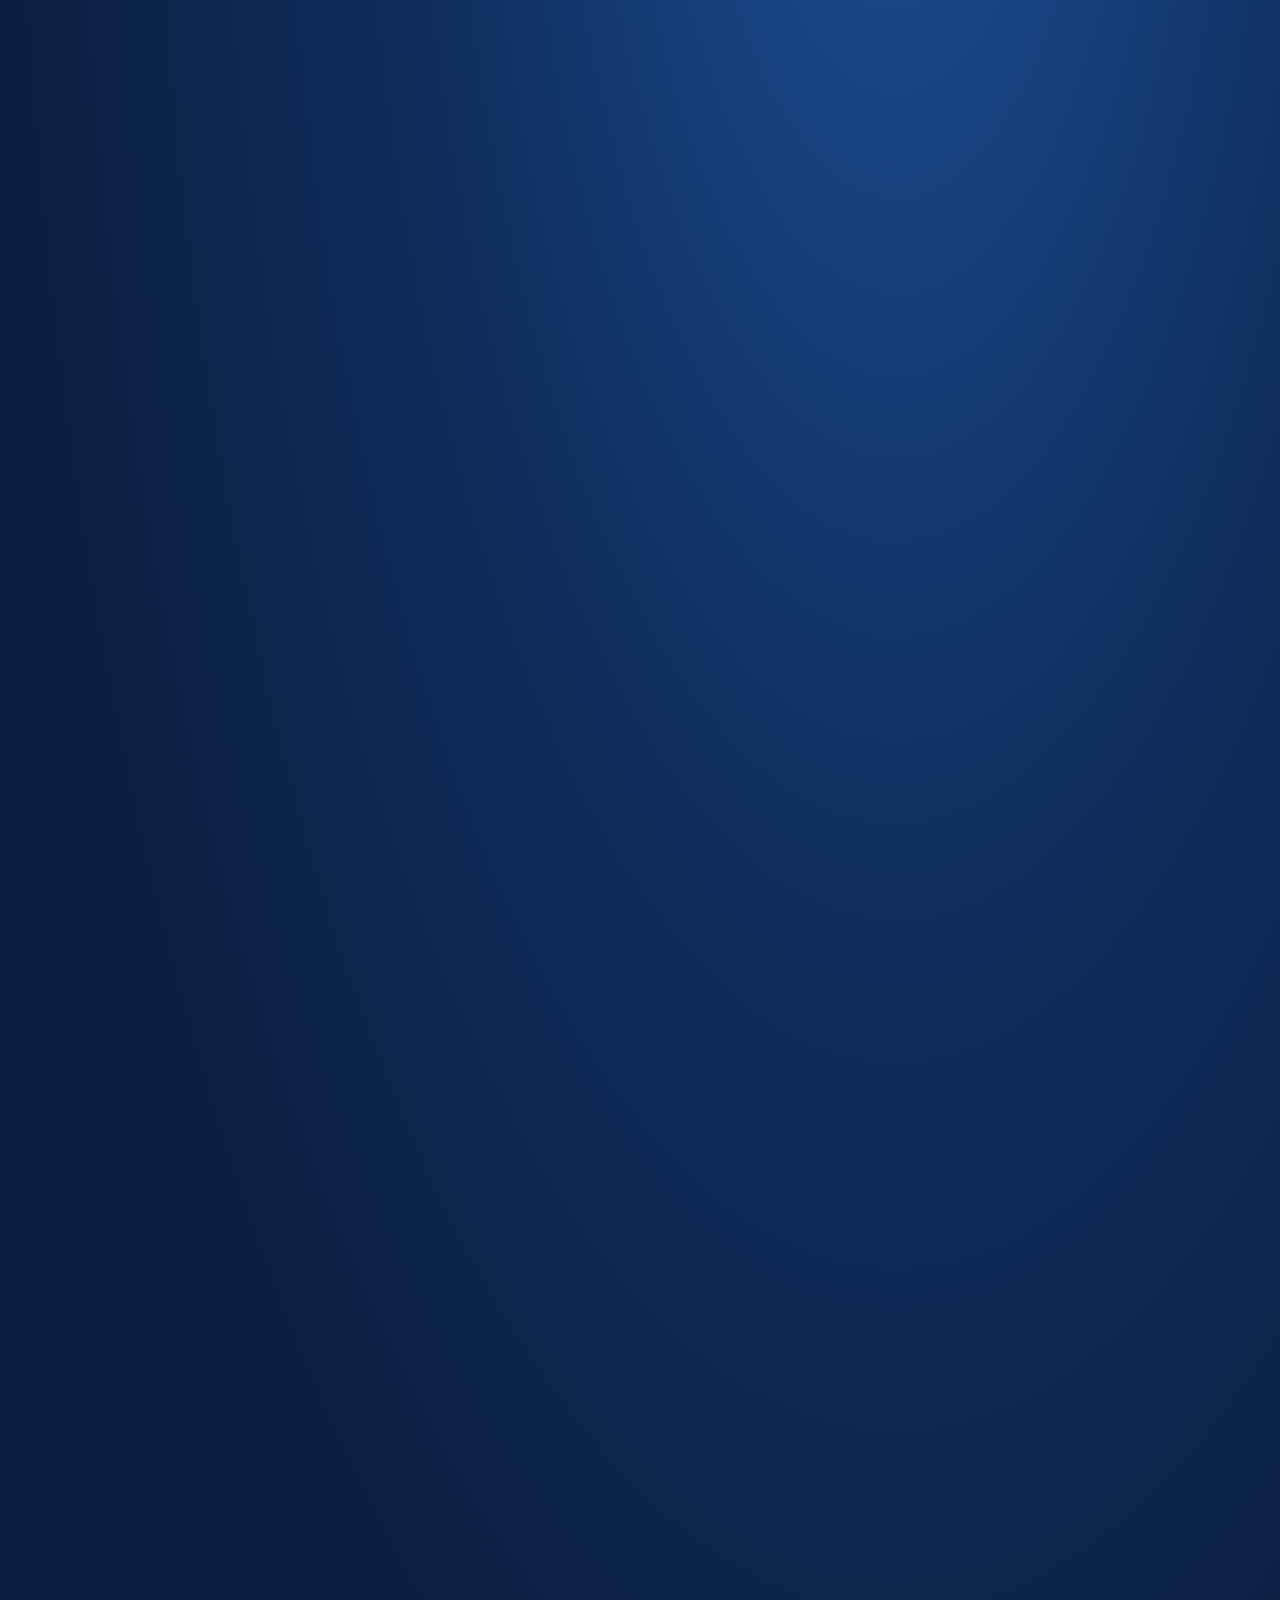
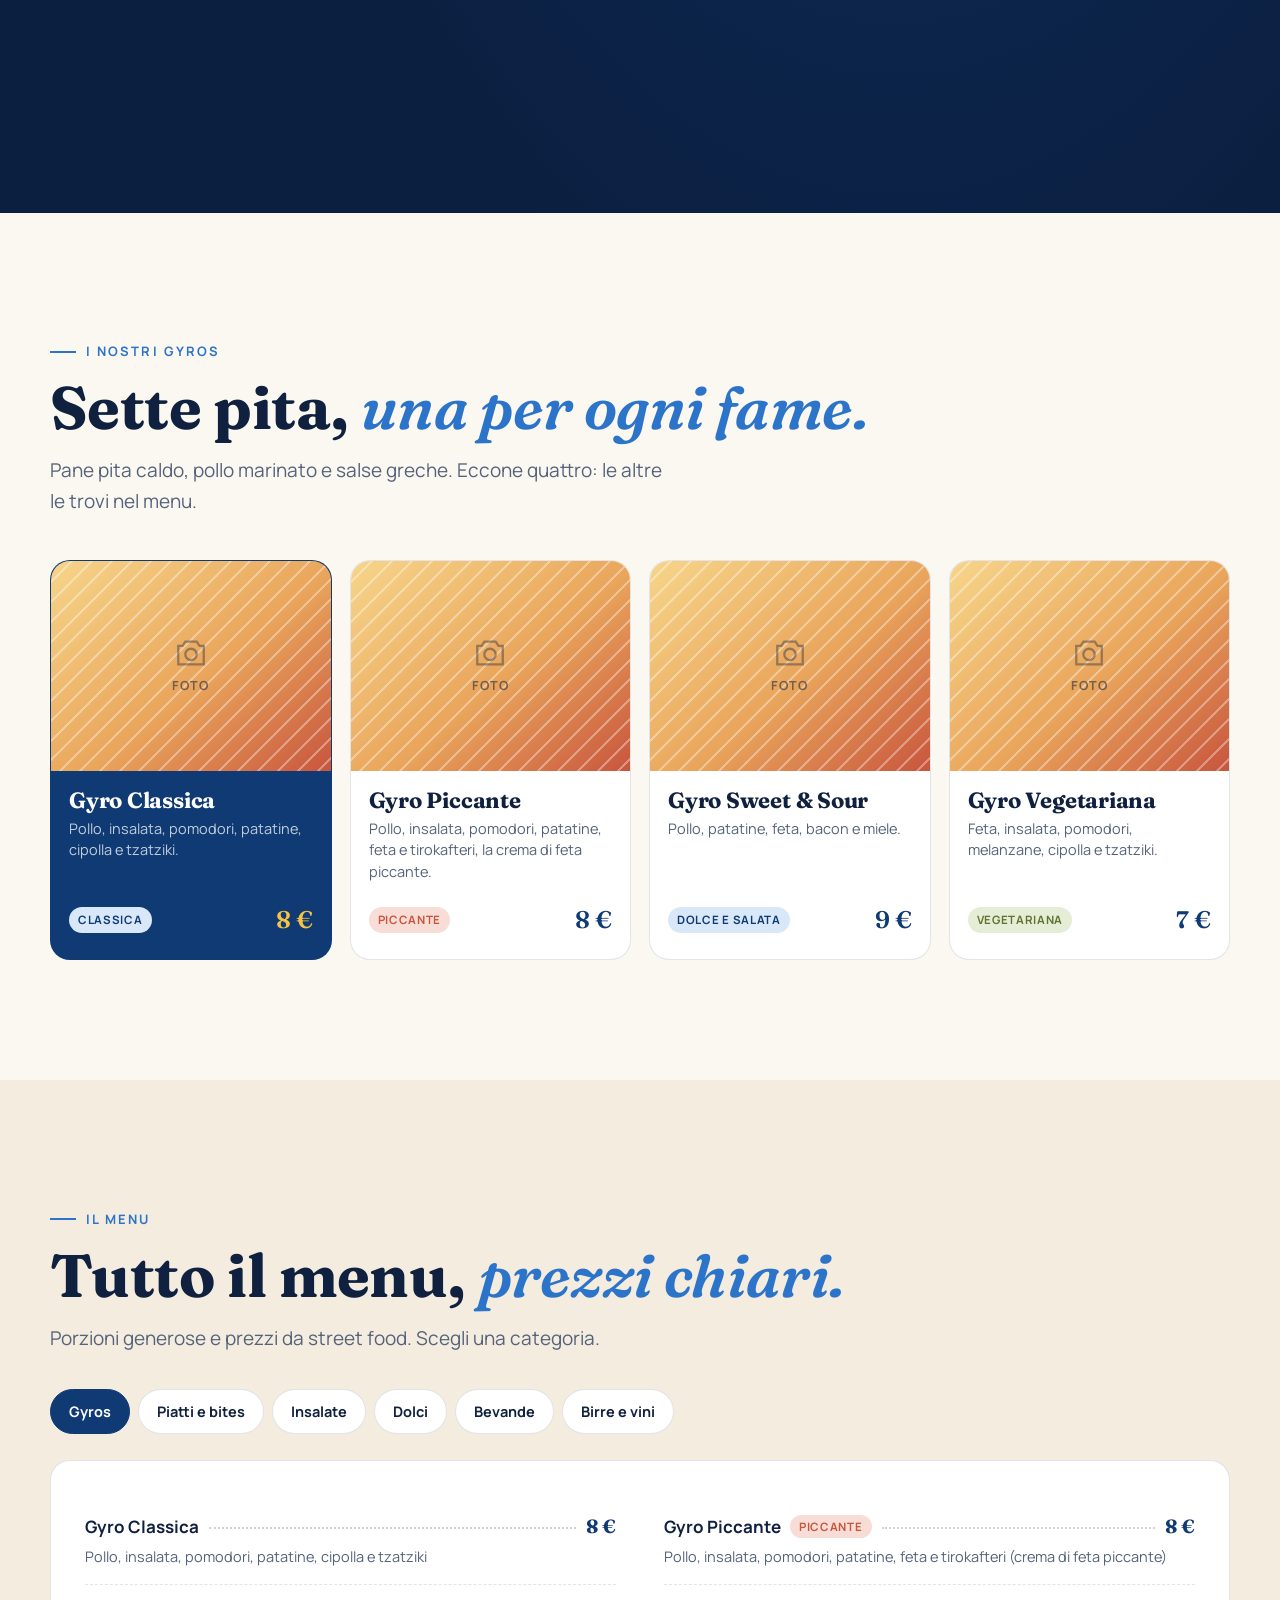
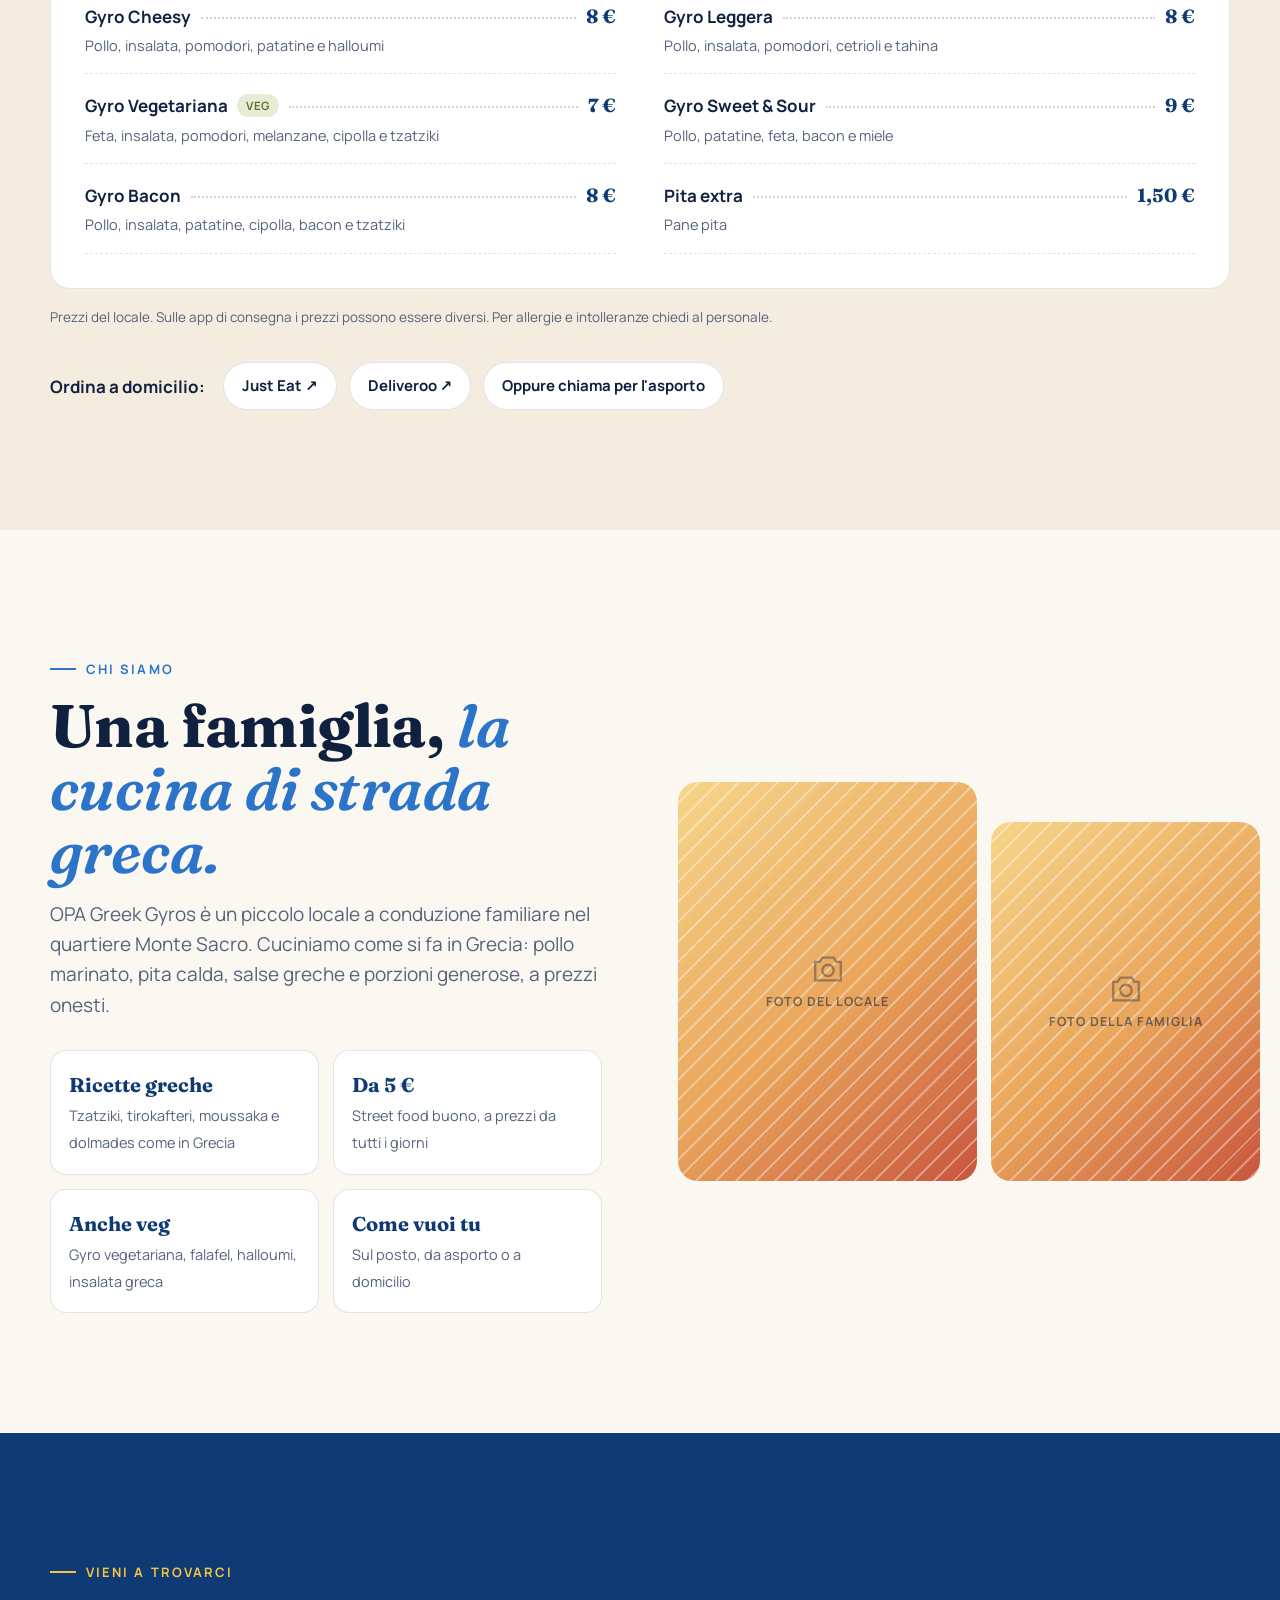
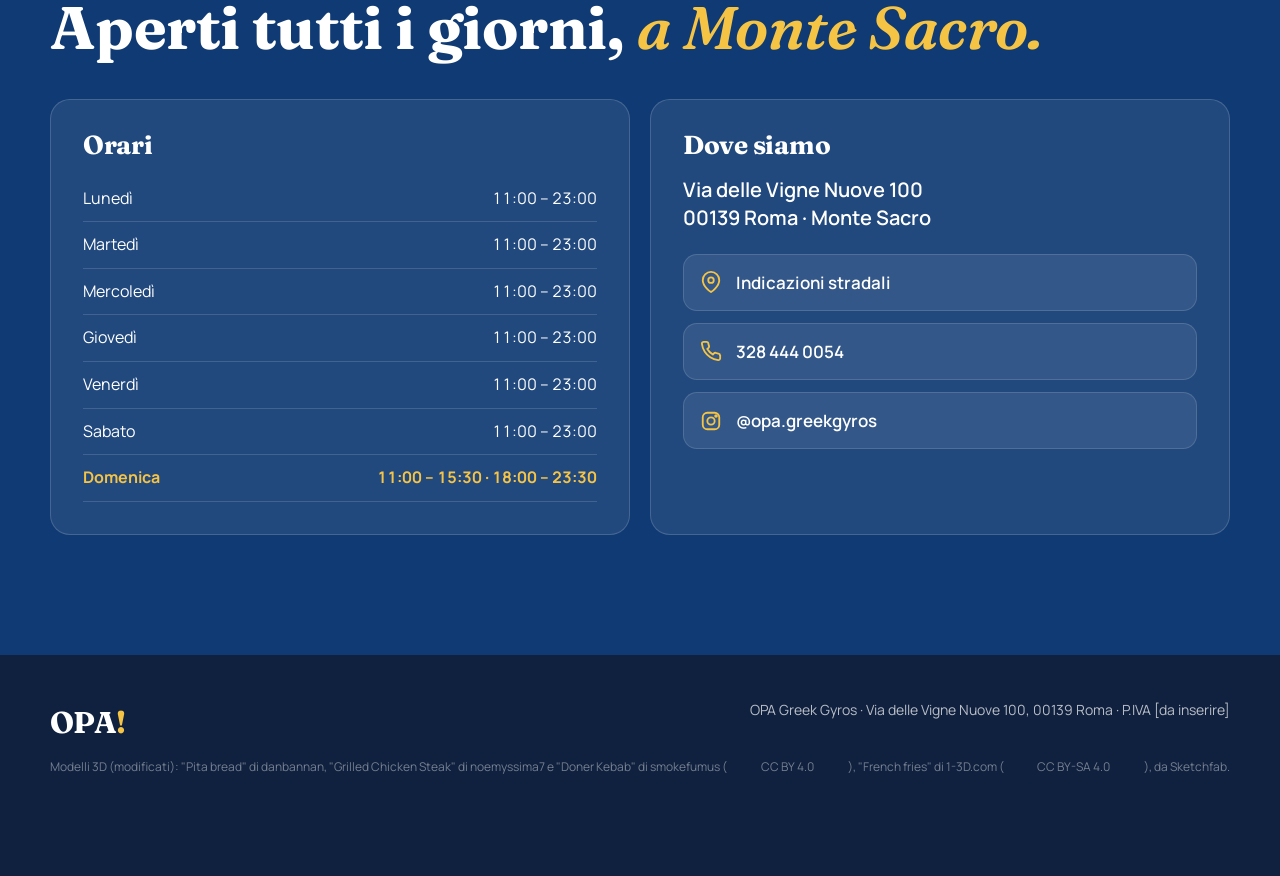
==== commit 0f132730: "Bozza OPA: pollo grigliato da scansione reale, pomodoro e lattuga con riflessi da cibo fresco Co-Aut" ====
--- a/bozze/opa-greek-gyros/index.html
+++ b/bozze/opa-greek-gyros/index.html
@@ -578,7 +578,7 @@
     <a href="#top" class="logo"><b>OPA<i>!</i></b></a>
     <span>OPA Greek Gyros · Via delle Vigne Nuove 100, 00139 Roma · P.IVA [da inserire]</span>
   </div>
-  <p class="wrap" style="font-size:12px;opacity:.6;margin-top:10px">Modelli 3D (modificati): "Pita bread" di danbannan e "Doner Kebab" di smokefumus (<a href="https://creativecommons.org/licenses/by/4.0/" rel="noopener noreferrer" target="_blank">CC BY 4.0</a>), "French fries" di 1-3D.com (<a href="https://creativecommons.org/licenses/by-sa/4.0/" rel="noopener noreferrer" target="_blank">CC BY-SA 4.0</a>), da Sketchfab.</p>
+  <p class="wrap" style="font-size:12px;opacity:.6;margin-top:10px">Modelli 3D (modificati): "Pita bread" di danbannan, "Grilled Chicken Steak" di noemyssima7 e "Doner Kebab" di smokefumus (<a href="https://creativecommons.org/licenses/by/4.0/" rel="noopener noreferrer" target="_blank">CC BY 4.0</a>), "French fries" di 1-3D.com (<a href="https://creativecommons.org/licenses/by-sa/4.0/" rel="noopener noreferrer" target="_blank">CC BY-SA 4.0</a>), da Sketchfab.</p>
 </footer>
 
 <div class="callbar">
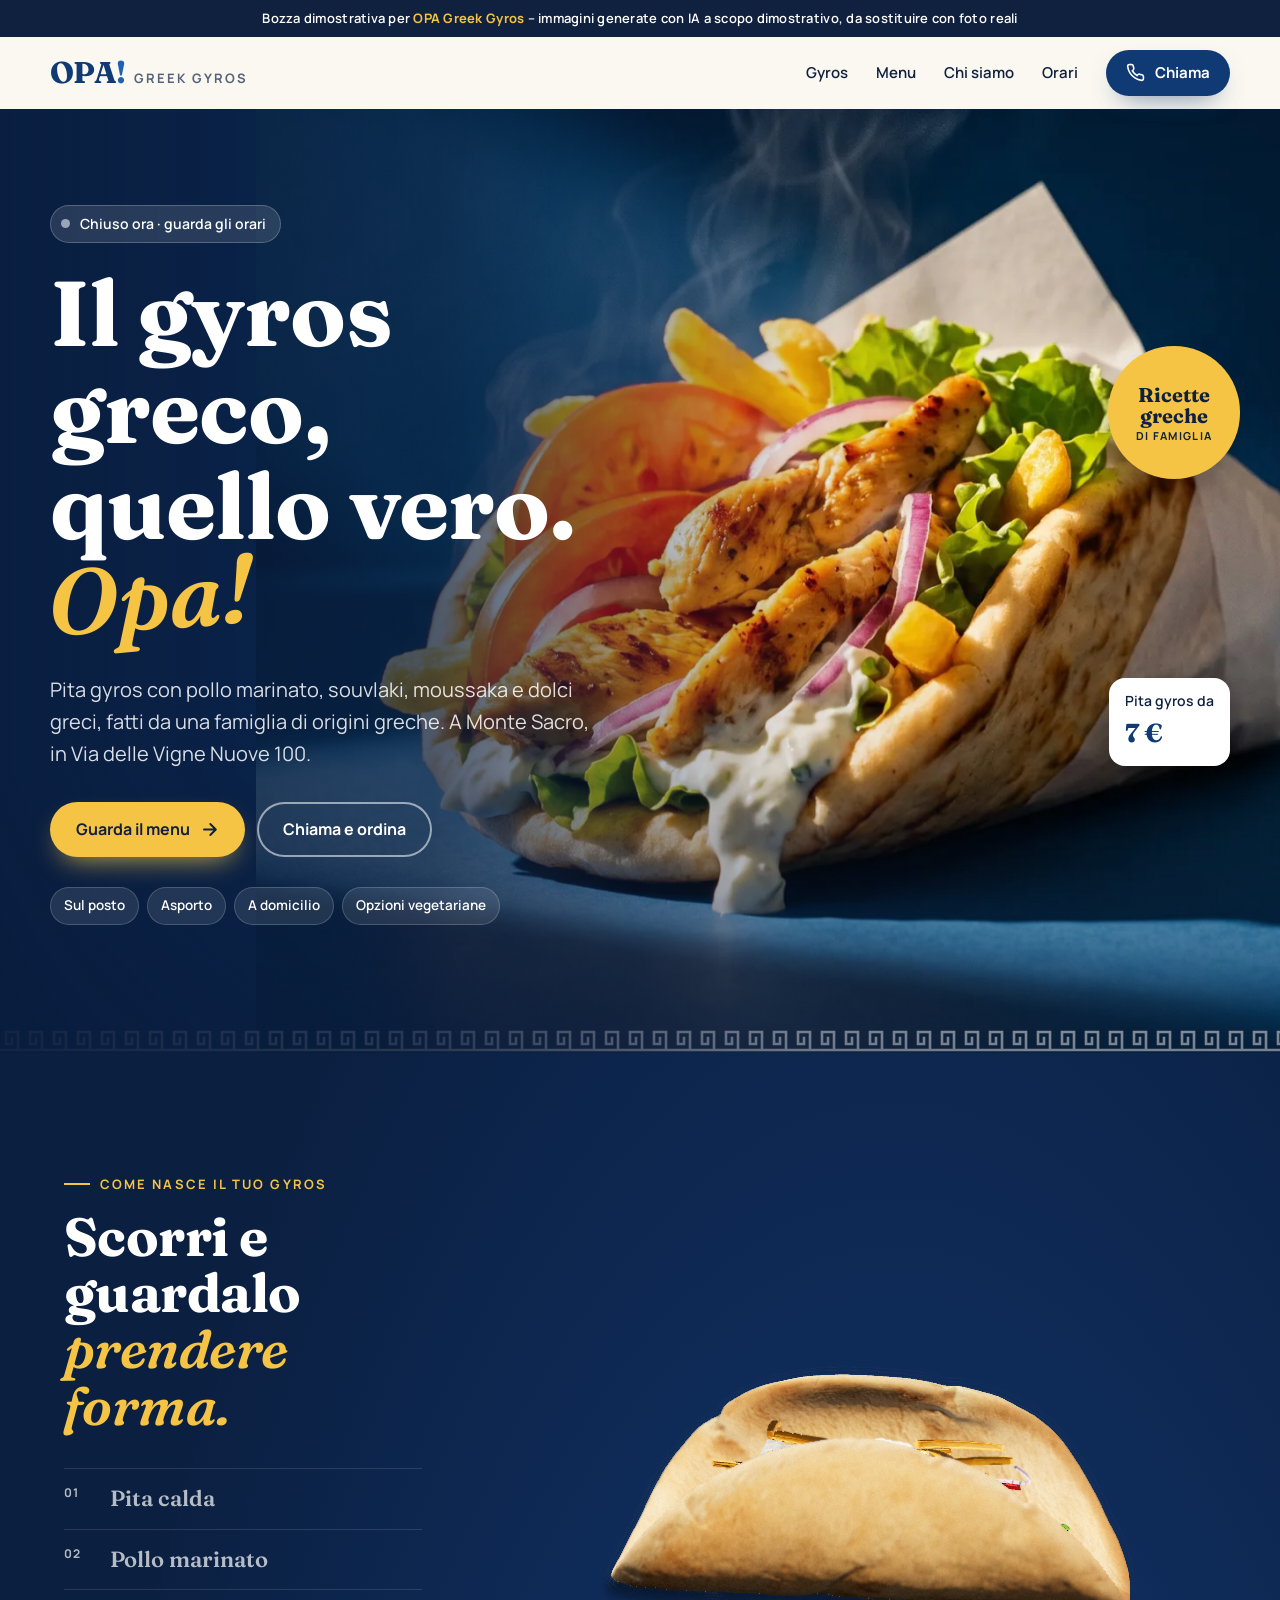
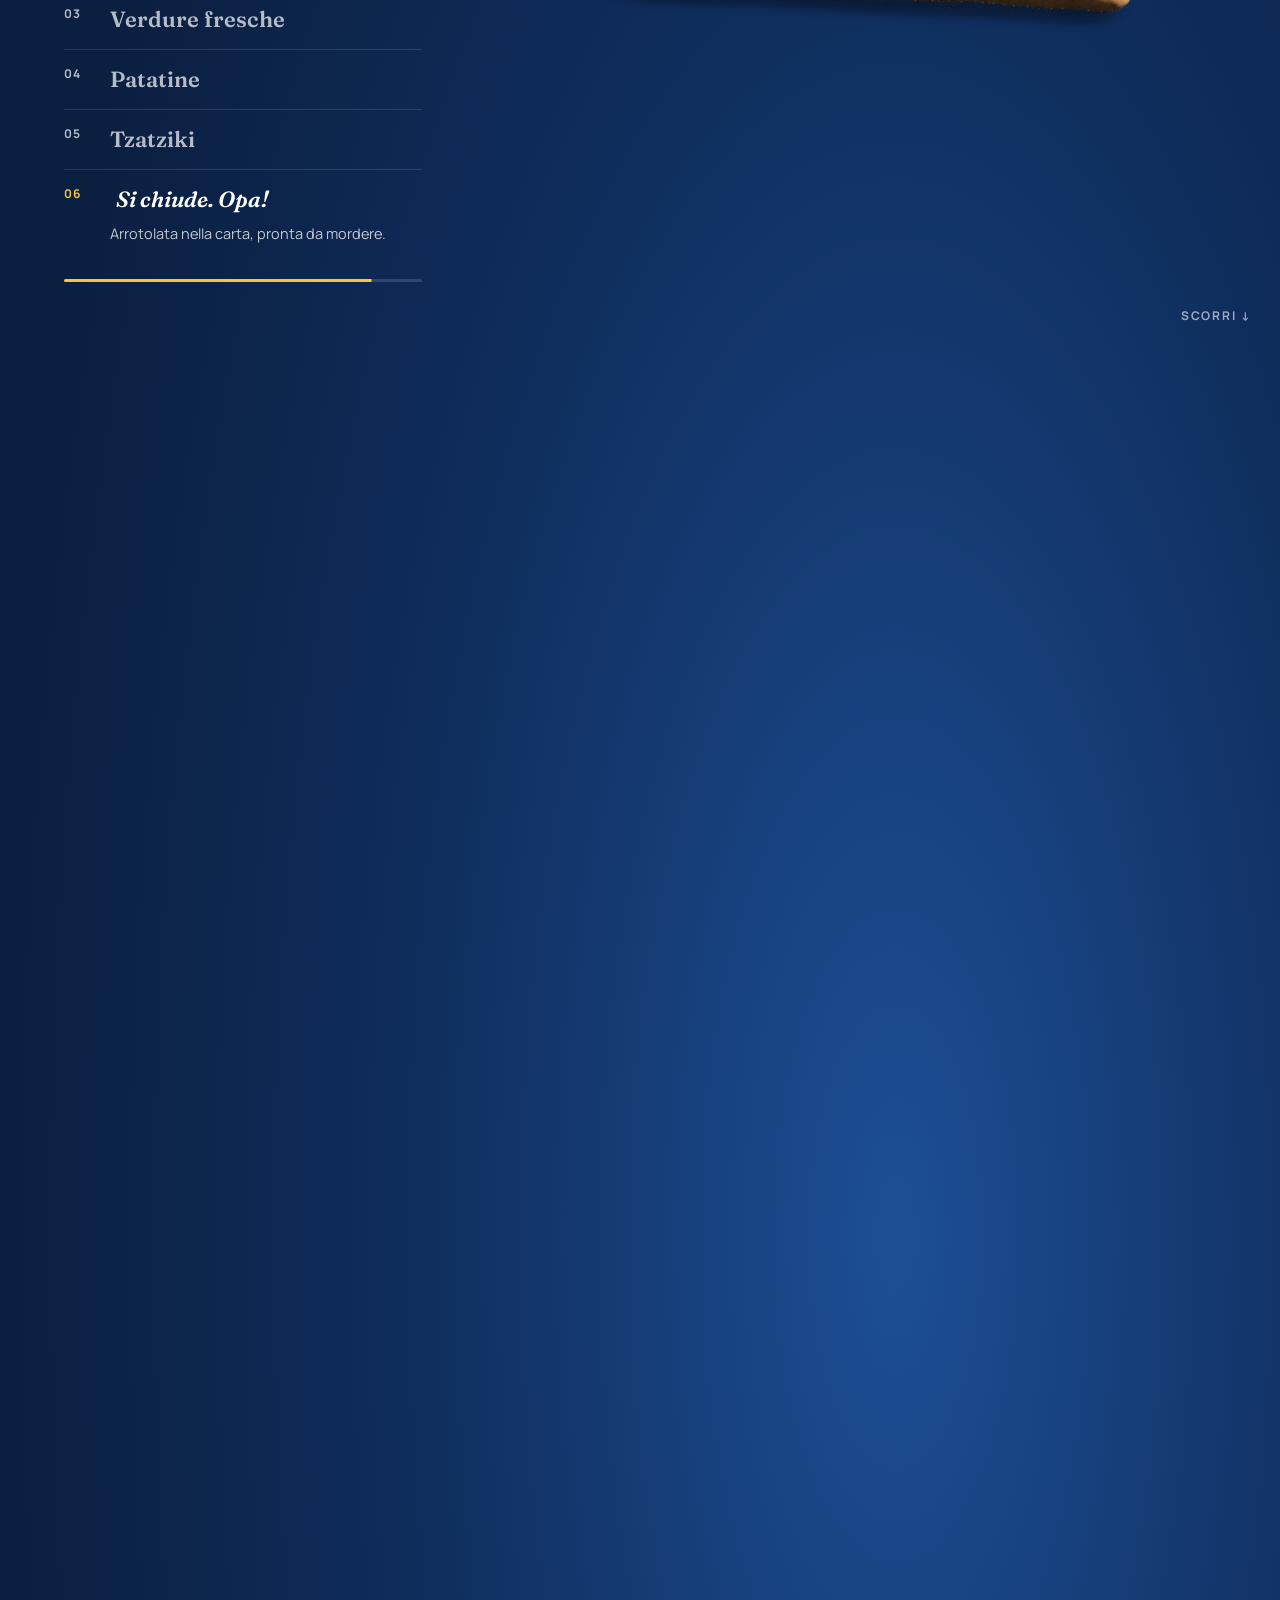
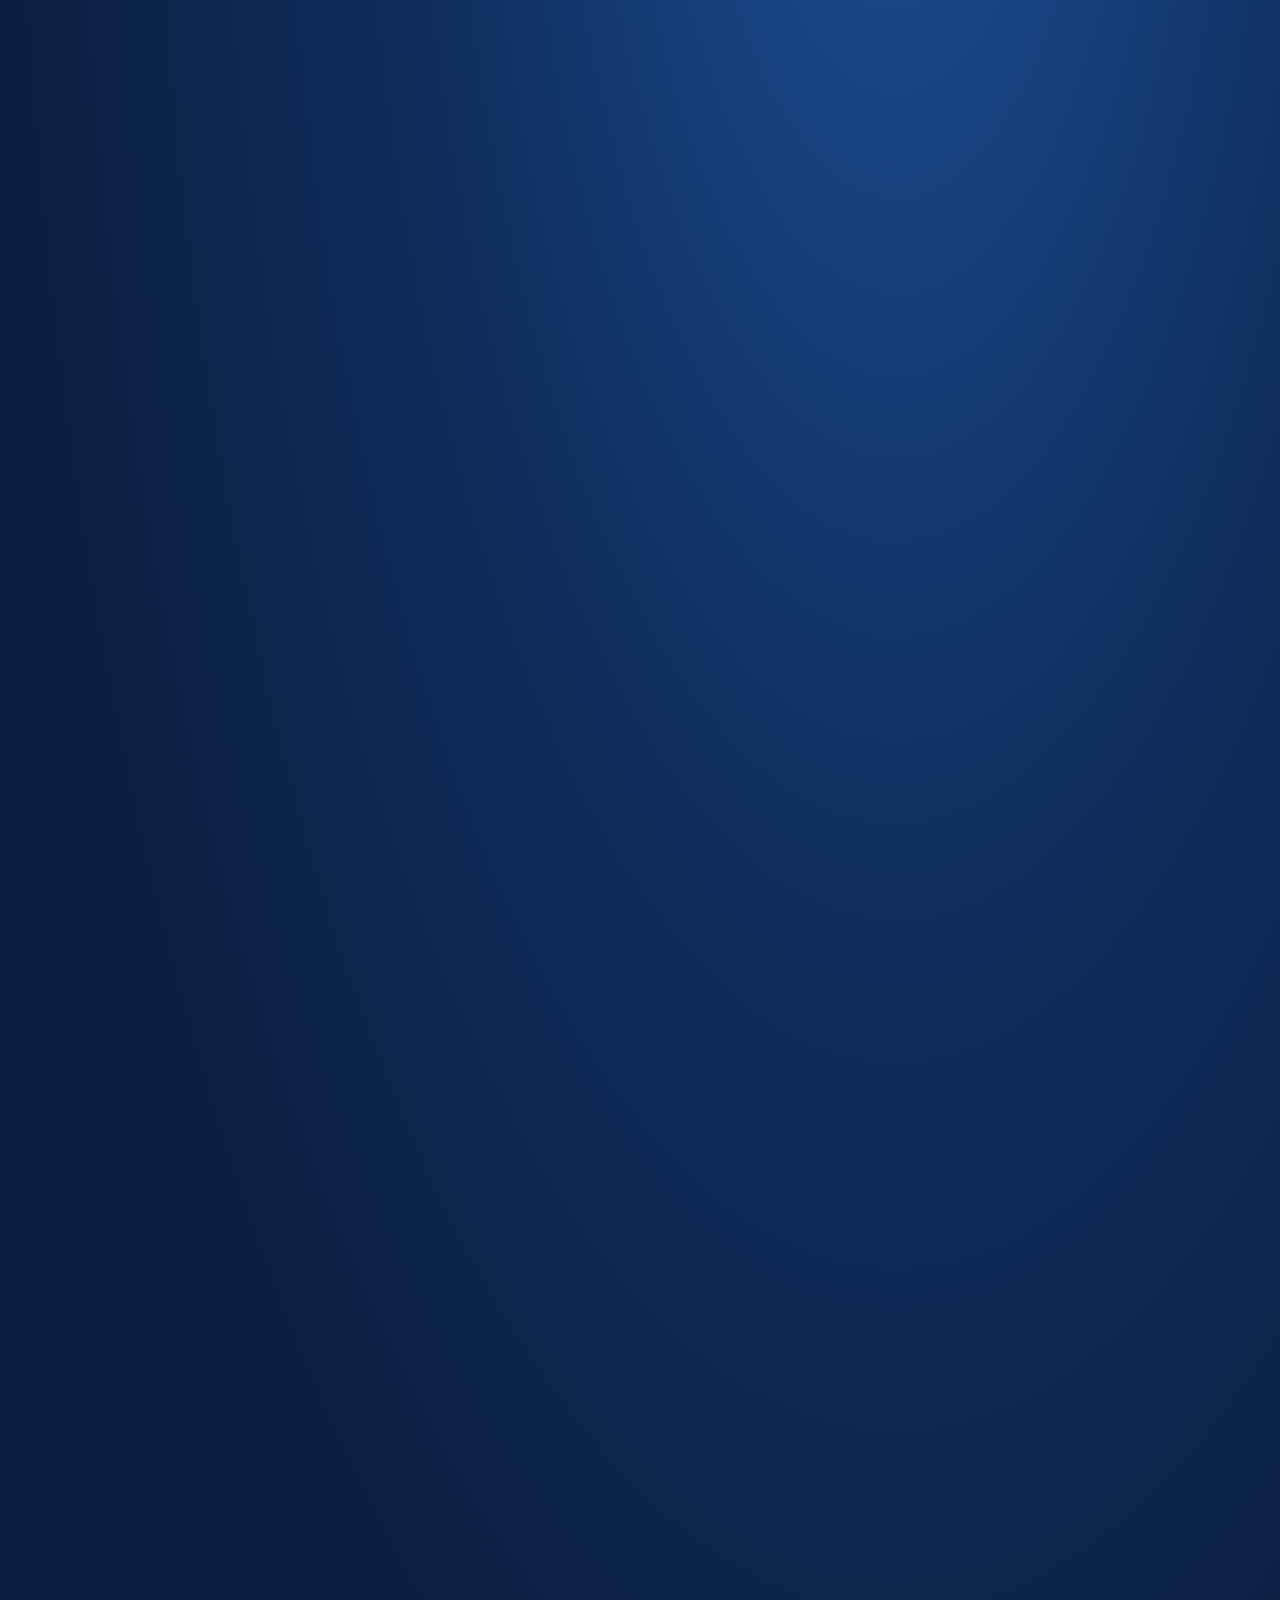
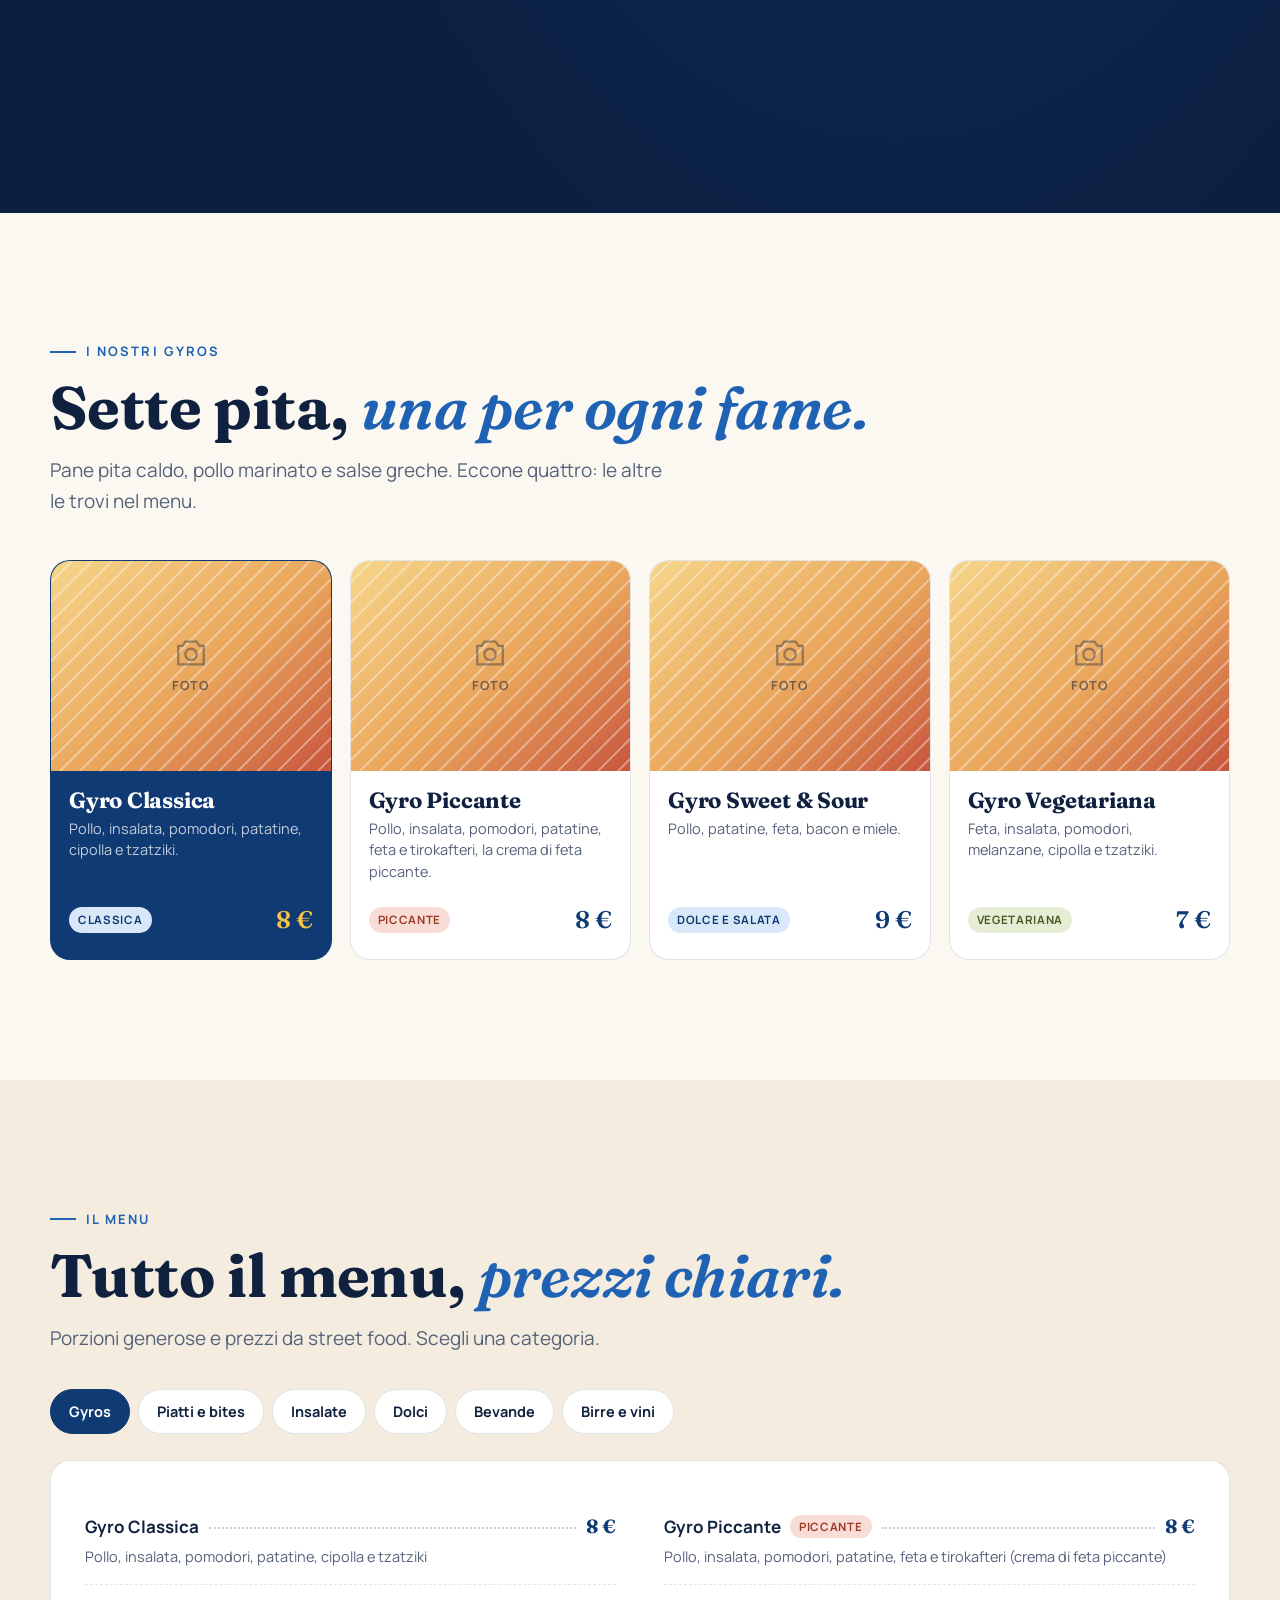
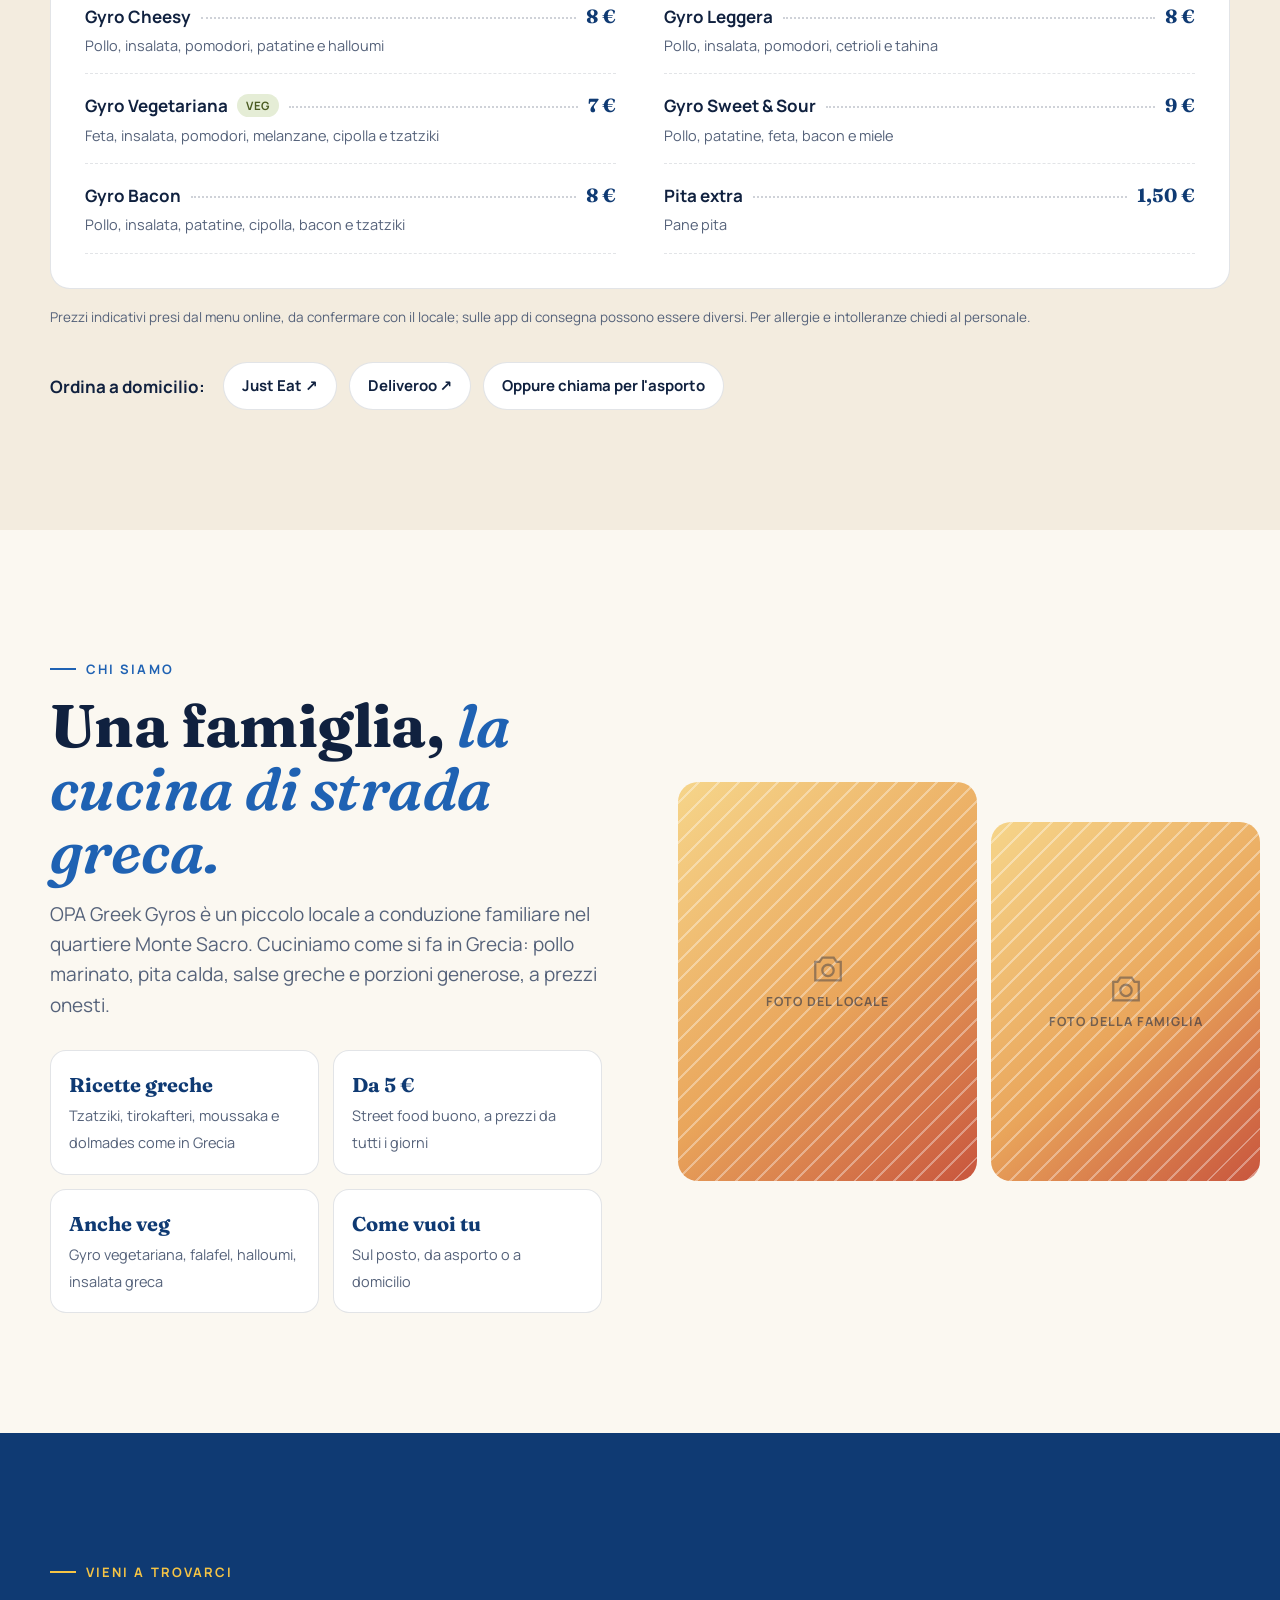
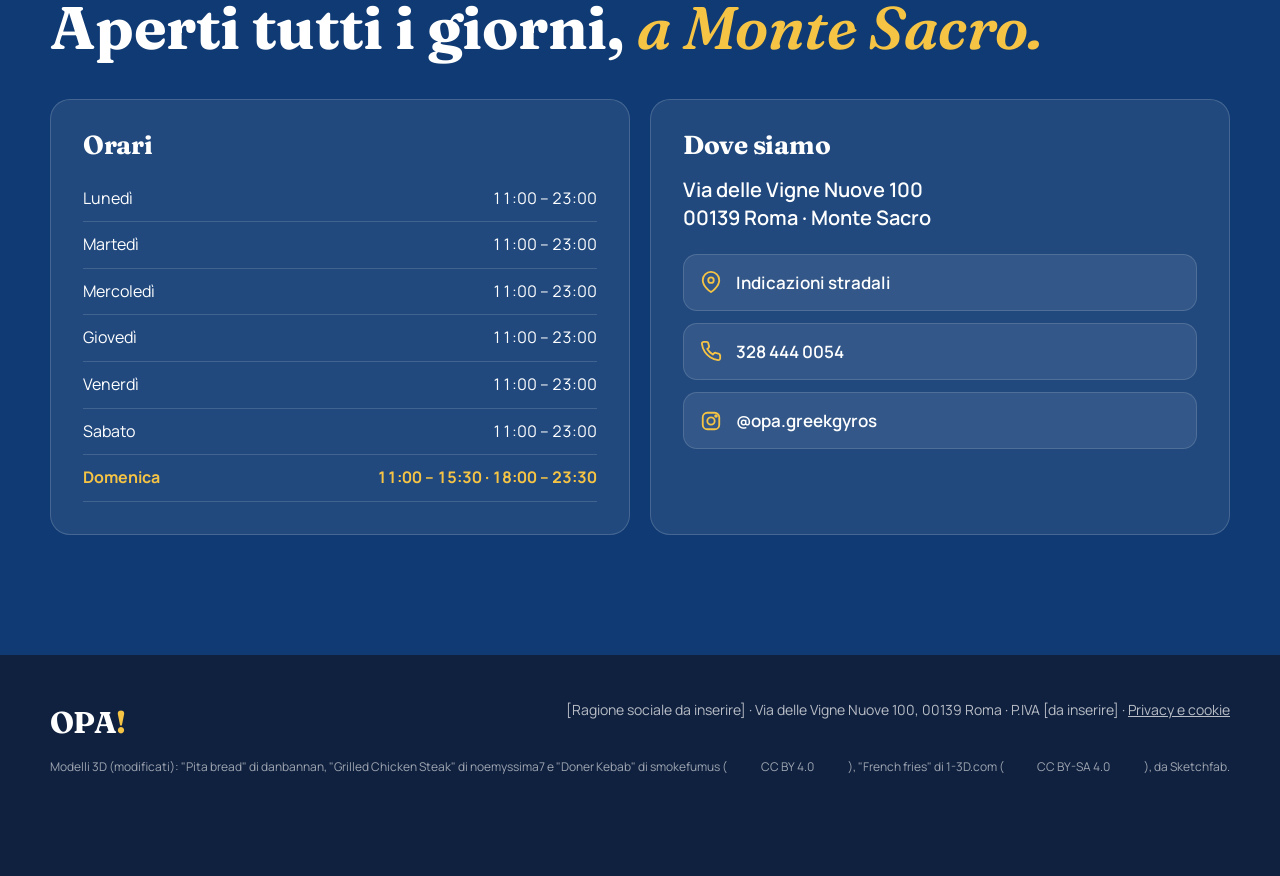
==== commit a0db4ff3: "Bozza OPA: pagina privacy e cookie, dati aziendali da completare, accessibilità (contrasti, tastiera" ====
--- a/bozze/opa-greek-gyros/index.html
+++ b/bozze/opa-greek-gyros/index.html
@@ -20,7 +20,7 @@
 @font-face{font-family:'Manrope';font-style:normal;font-weight:700;font-display:swap;src:url(fonts/manrope-latin-700-normal.woff2) format('woff2')}
 
 :root{
-  --blue:#0f3a73; --blue-2:#1b56a6; --sky:#d9e8f8; --sea:#2c74c9;
+  --blue:#0f3a73; --blue-2:#1b56a6; --sky:#d9e8f8; --sea:#1f62b3;
   --white:#fbf8f1; --paper:#ffffff; --sand:#f3ecdf;
   --lemon:#f6c445; --olive:#5f7432; --terra:#c8553d;
   --ink:#10213f; --muted:#55627a; --line:rgba(16,33,63,.12);
@@ -44,6 +44,8 @@
 .lead{margin-top:16px;color:var(--muted);font-size:clamp(16px,1.6vw,19px);max-width:620px}
 
 /* striscia bozza */
+.skip{position:absolute;left:12px;top:-60px;z-index:100;background:var(--lemon);color:var(--ink);padding:10px 16px;border-radius:10px;font-weight:700}.skip:focus{top:12px}
+.sr{position:absolute;width:1px;height:1px;overflow:hidden;clip:rect(0 0 0 0);white-space:nowrap}
 .draft{background:var(--ink);color:#fff;font-size:13px;text-align:center;padding:8px 16px;font-weight:600;letter-spacing:.02em}
 .draft b{color:var(--lemon)}
 
@@ -237,8 +239,8 @@
 .g-card .row{margin-top:auto;padding-top:12px;display:flex;justify-content:space-between;align-items:center}
 .g-card .price{font-family:var(--display);font-size:24px;color:var(--blue)}
 .tag{font-size:11.5px;font-weight:700;letter-spacing:.06em;text-transform:uppercase;padding:4px 9px;border-radius:999px;background:var(--sky);color:var(--blue)}
-.tag.v{background:#e5edd6;color:var(--olive)}
-.tag.hot{background:#f8ddd6;color:var(--terra)}
+.tag.v{background:#e5edd6;color:#4a5b22}
+.tag.hot{background:#f8ddd6;color:#9c3a25}
 .g-card.star{background:var(--blue);color:#fff;border-color:transparent}
 .g-card.star p{color:rgba(255,255,255,.75)}
 .g-card.star .price{color:var(--lemon)}
@@ -321,7 +323,8 @@
 </head>
 <body>
 
-<div class="draft">Bozza dimostrativa per <b>OPA Greek Gyros</b> – immagini generate con IA a scopo dimostrativo, da sostituire con foto reali</div>
+<a class="skip" href="#top">Salta al contenuto</a>
+<aside class="draft" aria-label="Avviso">Bozza dimostrativa per <b>OPA Greek Gyros</b> – immagini generate con IA a scopo dimostrativo, da sostituire con foto reali</aside>
 
 <header class="hdr" id="hdr">
   <div class="wrap">
@@ -387,7 +390,7 @@
       <div class="bbar"><i id="buildBar"></i></div>
     </div>
     <div class="build-stage">
-      <div class="ph-stage" id="scene"></div>
+      <div class="ph-stage" id="scene" role="img" aria-label="Animazione: la pita si scalda, arrivano pollo, insalata, pomodori, cipolla, patatine e tzatziki, poi il gyros si chiude nella carta."></div>
       <div class="opa-pop" id="opaPop" aria-hidden="true">Opa!</div>
       <div class="build-cap">Gyro Classica<b>8 €</b></div>
       <div class="build-hint" aria-hidden="true">Scorri ↓</div>
@@ -403,7 +406,7 @@
       <h2 class="title">Sette pita, <em>una per ogni fame.</em></h2>
       <p class="lead">Pane pita caldo, pollo marinato e salse greche. Eccone quattro: le altre le trovi nel menu.</p>
     </div>
-    <div class="gyros-grid">
+    <div class="gyros-grid" tabindex="0" role="region" aria-label="I nostri gyros (scorri di lato)">
       <article class="g-card star rv" style="--d:0s">
         <div class="ph"><div><svg viewBox="0 0 24 24" fill="none" stroke="currentColor" stroke-width="1.6"><path d="M3 7h3l2-3h8l2 3h3v13H3z"/><circle cx="12" cy="13" r="4"/></svg>Foto</div></div>
         <div class="body"><h3>Gyro Classica</h3><p>Pollo, insalata, pomodori, patatine, cipolla e tzatziki.</p><div class="row"><span class="tag">Classica</span><span class="price">8 €</span></div></div>
@@ -503,7 +506,7 @@
       </ul>
     </div>
 
-    <p class="menu-note">Prezzi del locale. Sulle app di consegna i prezzi possono essere diversi. Per allergie e intolleranze chiedi al personale.</p>
+    <p class="menu-note">Prezzi indicativi presi dal menu online, da confermare con il locale; sulle app di consegna possono essere diversi. Per allergie e intolleranze chiedi al personale.</p>
 
     <div class="order rv">
       <span>Ordina a domicilio:</span>
@@ -576,15 +579,15 @@
 <footer>
   <div class="wrap">
     <a href="#top" class="logo"><b>OPA<i>!</i></b></a>
-    <span>OPA Greek Gyros · Via delle Vigne Nuove 100, 00139 Roma · P.IVA [da inserire]</span>
-  </div>
-  <p class="wrap" style="font-size:12px;opacity:.6;margin-top:10px">Modelli 3D (modificati): "Pita bread" di danbannan, "Grilled Chicken Steak" di noemyssima7 e "Doner Kebab" di smokefumus (<a href="https://creativecommons.org/licenses/by/4.0/" rel="noopener noreferrer" target="_blank">CC BY 4.0</a>), "French fries" di 1-3D.com (<a href="https://creativecommons.org/licenses/by-sa/4.0/" rel="noopener noreferrer" target="_blank">CC BY-SA 4.0</a>), da Sketchfab.</p>
+    <span>[Ragione sociale da inserire] · Via delle Vigne Nuove 100, 00139 Roma · P.IVA [da inserire] · <a href="privacy.html" style="text-decoration:underline">Privacy e cookie</a></span>
+  </div>
+  <p class="wrap" style="font-size:12px;opacity:.85;margin-top:10px">Modelli 3D (modificati): "Pita bread" di danbannan, "Grilled Chicken Steak" di noemyssima7 e "Doner Kebab" di smokefumus (<a href="https://creativecommons.org/licenses/by/4.0/" rel="noopener noreferrer" target="_blank">CC BY 4.0</a>), "French fries" di 1-3D.com (<a href="https://creativecommons.org/licenses/by-sa/4.0/" rel="noopener noreferrer" target="_blank">CC BY-SA 4.0</a>), da Sketchfab.</p>
 </footer>
 
-<div class="callbar">
+<nav class="callbar" aria-label="Azioni rapide">
   <a class="btn btn-blue" href="tel:+393284440054">Chiama</a>
   <a class="btn btn-lemon" href="#menu">Menu</a>
-</div>
+</nav>
 
 <script src="three.min.js"></script>
 <script src="GLTFLoader.js"></script>
